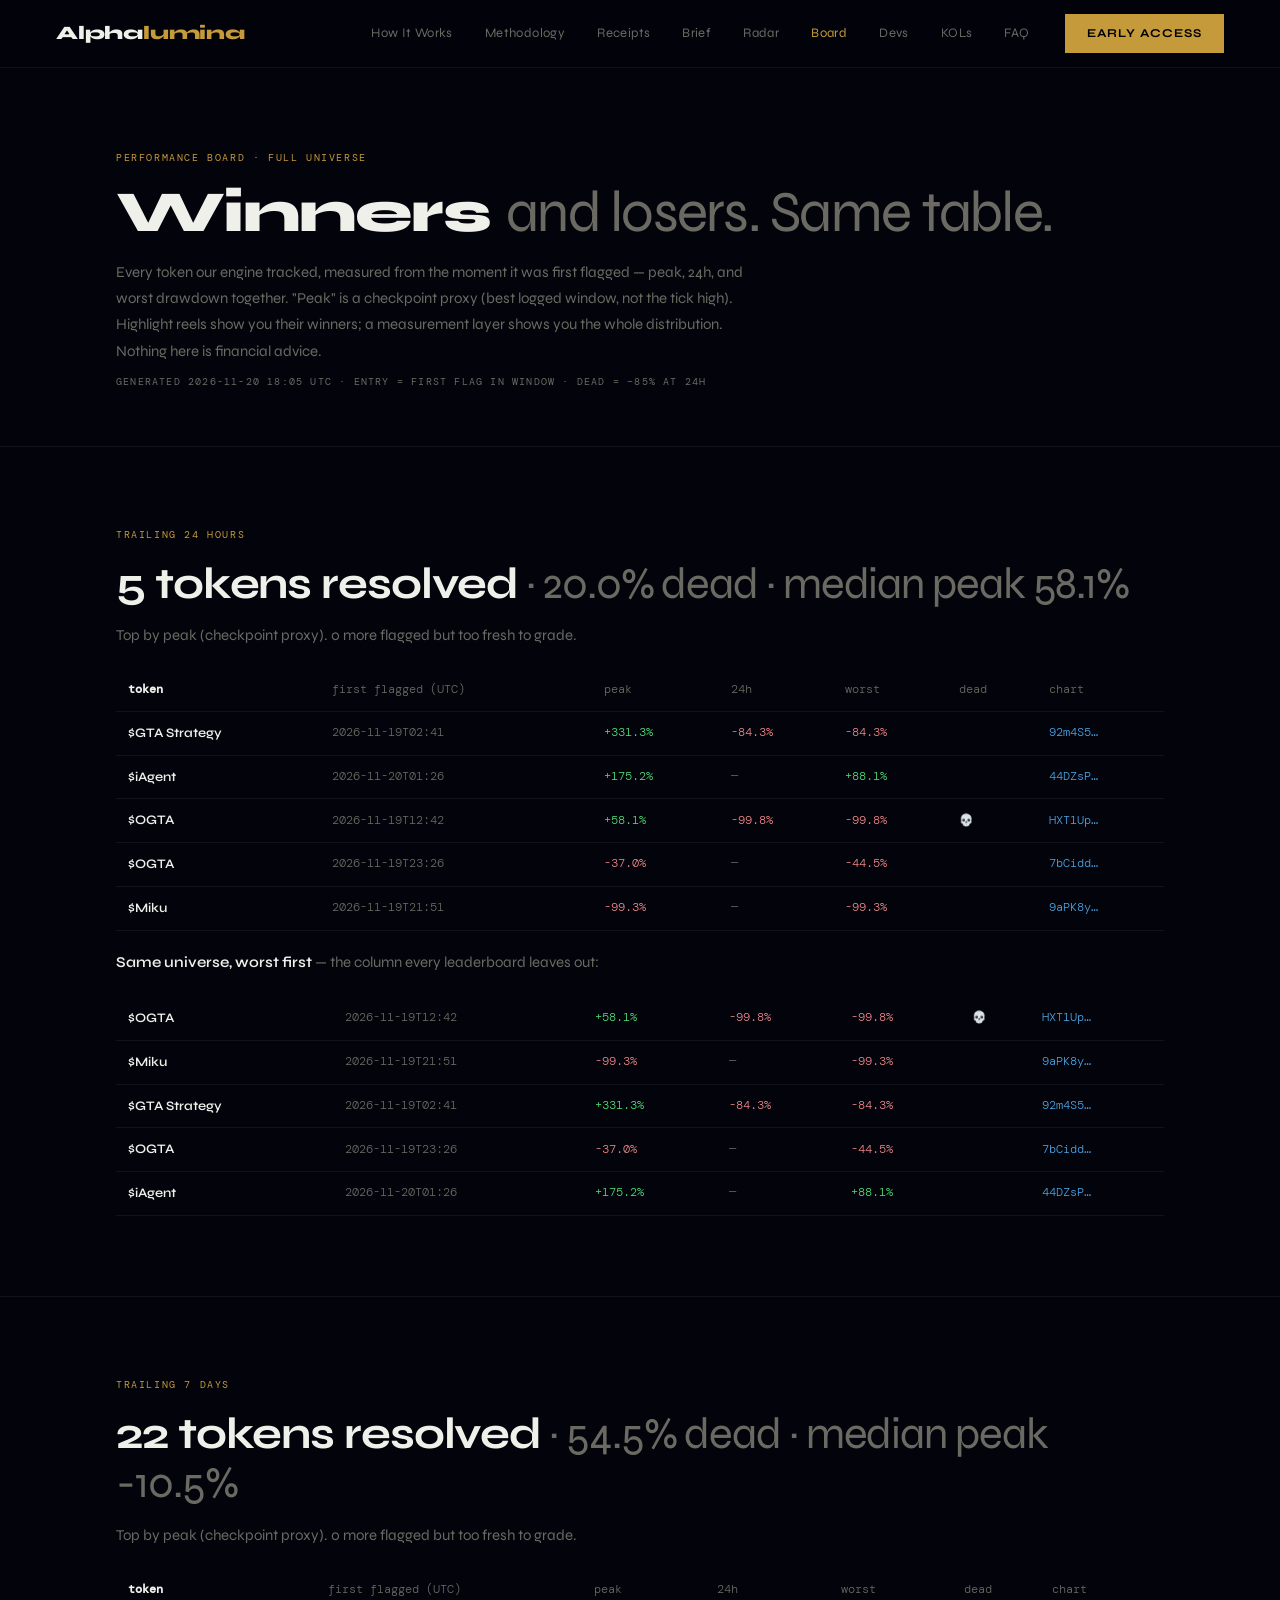
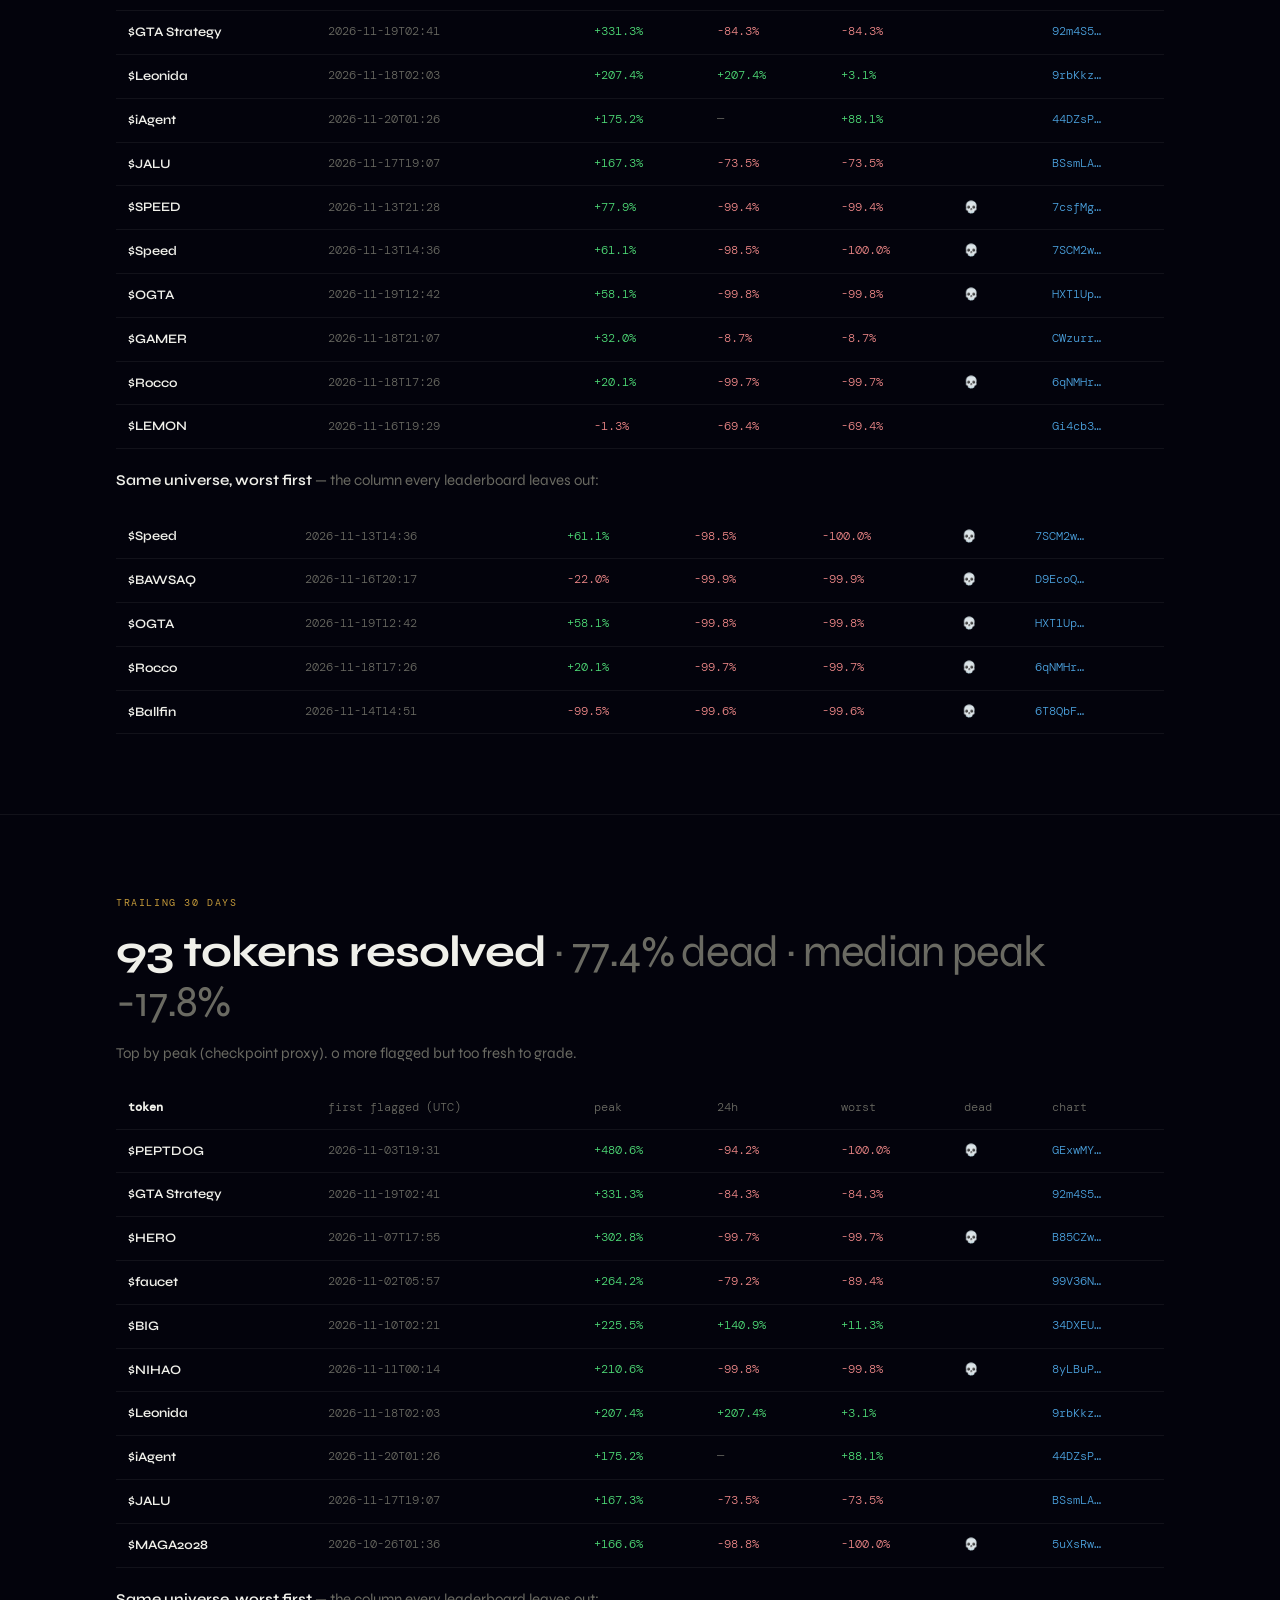
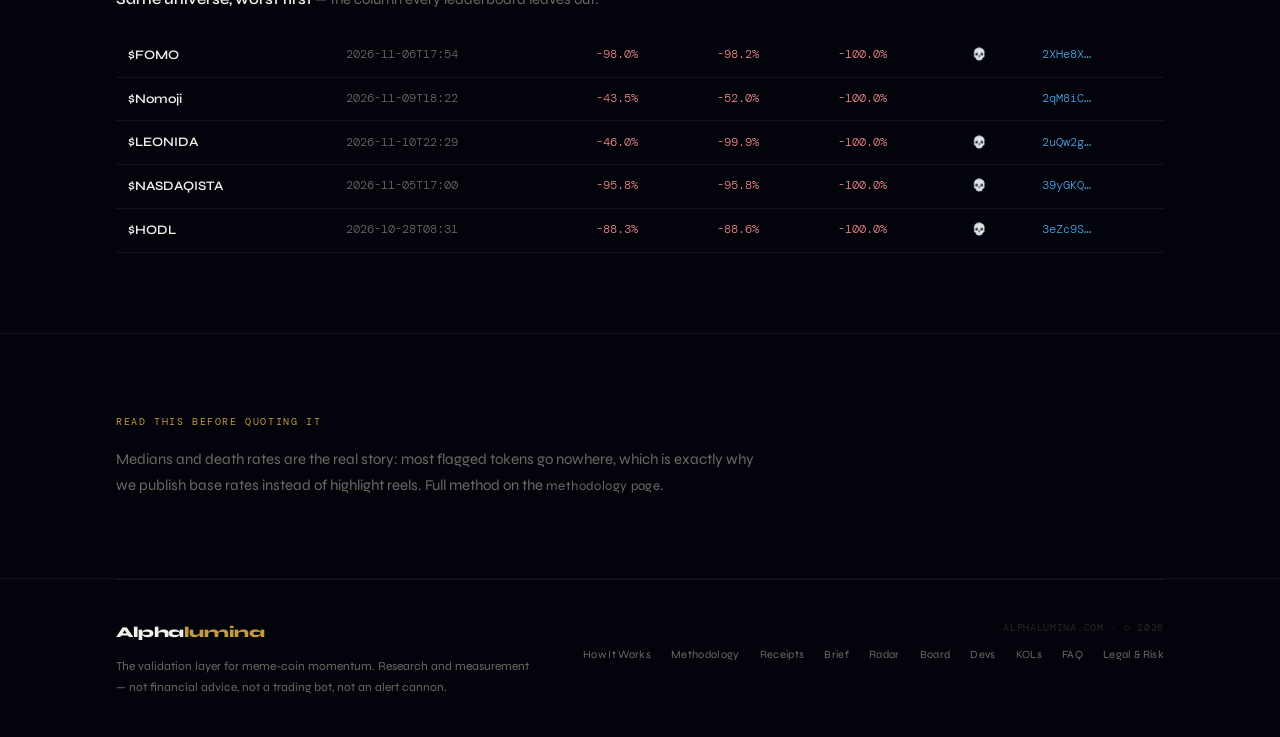
==== board.html @ aa777795 "board: 2026-11-20 performance board (auto)" ====
<!DOCTYPE html>
<html lang="en">
<head>
<meta charset="UTF-8"><meta name="viewport" content="width=device-width, initial-scale=1">
<title>Performance Board — Alphalumina</title>
<meta name="description" content="Day, week, and month performance of every token in Alphalumina's tracked universe — peak, realized, drawdown, and the losers column no highlight reel publishes.">
<link rel="icon" href="/favicon.svg" type="image/svg+xml">
<link rel="preconnect" href="https://fonts.googleapis.com">
<link href="https://fonts.googleapis.com/css2?family=Syne:wght@300;400;600;700;800&family=DM+Mono:wght@400;500&display=swap" rel="stylesheet">
<link rel="stylesheet" href="/assets/site.css">
<style>
.btable{width:100%;border-collapse:collapse;margin-top:22px;font-size:13px}
.btable td{padding:11px 12px;border-bottom:1px solid var(--border);font-weight:300;color:var(--fg2)}
.btable td:first-child{color:var(--fg);font-weight:600}
.btable .mono{font-family:var(--mono);font-size:11.5px}
.btable .pos{color:#4fde78} .btable .neg{color:#ef8888}
.btable .quiet{color:var(--fg2);font-style:italic}
.btable a{color:#4ca3e0;text-decoration:none}
</style>
</head>
<body>

<nav>
  <a href="/" class="wordmark">Alpha<span class="lum">lumina</span></a>
  <div class="nav-links" id="navLinks">
    <a href="/how-it-works" class="nav-link">How It Works</a>
    <a href="/methodology" class="nav-link">Methodology</a>
    <a href="/receipts" class="nav-link">Receipts</a>
    <a href="/brief" class="nav-link">Brief</a>
    <a href="/radar" class="nav-link">Radar</a>
    <a href="/board" class="nav-link active">Board</a>
    <a href="/devs" class="nav-link">Devs</a>
    <a href="/kols" class="nav-link">KOLs</a>
    <a href="/faq" class="nav-link">FAQ</a>
  </div>
  <div class="nav-right">
    <a href="/early-access" class="nav-cta">Early Access</a>
    <button class="nav-burger" id="navBurger" aria-label="Menu" aria-expanded="false">☰</button>
  </div>
</nav>

<header class="page-head">
  <div class="wrap">
    <div class="stag">Performance Board · full universe</div>
    <h1>Winners <span class="dim">and losers. Same table.</span></h1>
    <p class="sp">Every token our engine tracked, measured from the moment it was first flagged — peak, 24h, and worst drawdown together. "Peak" is a checkpoint proxy (best logged window, not the tick high). Highlight reels show you their winners; a measurement layer shows you the whole distribution. Nothing here is financial advice.</p>
    <p class="brief-meta" style="font-family:var(--mono);font-size:10px;letter-spacing:.12em;text-transform:uppercase;color:var(--fg2);margin-top:10px">generated 2026-11-20 18:05 UTC · entry = first flag in window · dead = −85% at 24h</p>
  </div>
</header>

<section class="section">
  <div class="wrap">
    <div class="stag">Trailing 24 hours</div>
    <h2 class="sh">5 tokens resolved<span class="dim"> · 20.0% dead · median peak 58.1%</span></h2>
    <p class="sp">Top by peak (checkpoint proxy). 0 more flagged but too fresh to grade.</p>
    <div class="table-scroll"><table class="btable">
      <tr><td class="mono" style="font-weight:600">token</td><td class="mono">first flagged (UTC)</td><td class="mono">peak</td><td class="mono">24h</td><td class="mono">worst</td><td class="mono">dead</td><td class="mono">chart</td></tr>
      <tr><td>$GTA Strategy </td><td class="mono">2026-11-19T02:41</td><td class="mono pos">+331.3%</td><td class="mono neg">-84.3%</td><td class="mono neg">-84.3%</td><td class="mono"></td><td class="mono"><a href="https://gmgn.ai/sol/token/92m4S52bu3dZyqzPmPStu8Krz6JcpzHdsG4D5QBqpump" target="_blank" rel="noopener">92m4S5…</a></td></tr><tr><td>$iAgent</td><td class="mono">2026-11-20T01:26</td><td class="mono pos">+175.2%</td><td class="mono">—</td><td class="mono pos">+88.1%</td><td class="mono"></td><td class="mono"><a href="https://gmgn.ai/sol/token/44DZsPNJUtUyTkELAFYdwCpe82sEt12HZKrMgK1Spump" target="_blank" rel="noopener">44DZsP…</a></td></tr><tr><td>$OGTA</td><td class="mono">2026-11-19T12:42</td><td class="mono pos">+58.1%</td><td class="mono neg">-99.8%</td><td class="mono neg">-99.8%</td><td class="mono">💀</td><td class="mono"><a href="https://gmgn.ai/sol/token/HXT1UpmDkHmphFDrs3JWR3WHpsnoueCyABArTo7Apump" target="_blank" rel="noopener">HXT1Up…</a></td></tr><tr><td>$OGTA</td><td class="mono">2026-11-19T23:26</td><td class="mono neg">-37.0%</td><td class="mono">—</td><td class="mono neg">-44.5%</td><td class="mono"></td><td class="mono"><a href="https://gmgn.ai/sol/token/7bCiddGLe5aM8HE2pigT9jsqkmC1HSPxyXN6GkHEpump" target="_blank" rel="noopener">7bCidd…</a></td></tr><tr><td>$Miku</td><td class="mono">2026-11-19T21:51</td><td class="mono neg">-99.3%</td><td class="mono">—</td><td class="mono neg">-99.3%</td><td class="mono"></td><td class="mono"><a href="https://gmgn.ai/sol/token/9aPK8yAJV7HAoYg31QFtsPSMN2FC4J5muuCRvtKgpump" target="_blank" rel="noopener">9aPK8y…</a></td></tr>
    </table></div>
    <p class="sp" style="margin-top:18px"><strong>Same universe, worst first</strong> — the column every leaderboard leaves out:</p>
    <div class="table-scroll"><table class="btable">
      <tr><td>$OGTA</td><td class="mono">2026-11-19T12:42</td><td class="mono pos">+58.1%</td><td class="mono neg">-99.8%</td><td class="mono neg">-99.8%</td><td class="mono">💀</td><td class="mono"><a href="https://gmgn.ai/sol/token/HXT1UpmDkHmphFDrs3JWR3WHpsnoueCyABArTo7Apump" target="_blank" rel="noopener">HXT1Up…</a></td></tr><tr><td>$Miku</td><td class="mono">2026-11-19T21:51</td><td class="mono neg">-99.3%</td><td class="mono">—</td><td class="mono neg">-99.3%</td><td class="mono"></td><td class="mono"><a href="https://gmgn.ai/sol/token/9aPK8yAJV7HAoYg31QFtsPSMN2FC4J5muuCRvtKgpump" target="_blank" rel="noopener">9aPK8y…</a></td></tr><tr><td>$GTA Strategy </td><td class="mono">2026-11-19T02:41</td><td class="mono pos">+331.3%</td><td class="mono neg">-84.3%</td><td class="mono neg">-84.3%</td><td class="mono"></td><td class="mono"><a href="https://gmgn.ai/sol/token/92m4S52bu3dZyqzPmPStu8Krz6JcpzHdsG4D5QBqpump" target="_blank" rel="noopener">92m4S5…</a></td></tr><tr><td>$OGTA</td><td class="mono">2026-11-19T23:26</td><td class="mono neg">-37.0%</td><td class="mono">—</td><td class="mono neg">-44.5%</td><td class="mono"></td><td class="mono"><a href="https://gmgn.ai/sol/token/7bCiddGLe5aM8HE2pigT9jsqkmC1HSPxyXN6GkHEpump" target="_blank" rel="noopener">7bCidd…</a></td></tr><tr><td>$iAgent</td><td class="mono">2026-11-20T01:26</td><td class="mono pos">+175.2%</td><td class="mono">—</td><td class="mono pos">+88.1%</td><td class="mono"></td><td class="mono"><a href="https://gmgn.ai/sol/token/44DZsPNJUtUyTkELAFYdwCpe82sEt12HZKrMgK1Spump" target="_blank" rel="noopener">44DZsP…</a></td></tr>
    </table></div>
  </div>
</section>
<section class="section">
  <div class="wrap">
    <div class="stag">Trailing 7 days</div>
    <h2 class="sh">22 tokens resolved<span class="dim"> · 54.5% dead · median peak -10.5%</span></h2>
    <p class="sp">Top by peak (checkpoint proxy). 0 more flagged but too fresh to grade.</p>
    <div class="table-scroll"><table class="btable">
      <tr><td class="mono" style="font-weight:600">token</td><td class="mono">first flagged (UTC)</td><td class="mono">peak</td><td class="mono">24h</td><td class="mono">worst</td><td class="mono">dead</td><td class="mono">chart</td></tr>
      <tr><td>$GTA Strategy </td><td class="mono">2026-11-19T02:41</td><td class="mono pos">+331.3%</td><td class="mono neg">-84.3%</td><td class="mono neg">-84.3%</td><td class="mono"></td><td class="mono"><a href="https://gmgn.ai/sol/token/92m4S52bu3dZyqzPmPStu8Krz6JcpzHdsG4D5QBqpump" target="_blank" rel="noopener">92m4S5…</a></td></tr><tr><td>$Leonida</td><td class="mono">2026-11-18T02:03</td><td class="mono pos">+207.4%</td><td class="mono pos">+207.4%</td><td class="mono pos">+3.1%</td><td class="mono"></td><td class="mono"><a href="https://gmgn.ai/sol/token/9rbKkz2BDQBVgZmrHY6d7PTq2ge91gkpEyE4y9PPpump" target="_blank" rel="noopener">9rbKkz…</a></td></tr><tr><td>$iAgent</td><td class="mono">2026-11-20T01:26</td><td class="mono pos">+175.2%</td><td class="mono">—</td><td class="mono pos">+88.1%</td><td class="mono"></td><td class="mono"><a href="https://gmgn.ai/sol/token/44DZsPNJUtUyTkELAFYdwCpe82sEt12HZKrMgK1Spump" target="_blank" rel="noopener">44DZsP…</a></td></tr><tr><td>$JALU</td><td class="mono">2026-11-17T19:07</td><td class="mono pos">+167.3%</td><td class="mono neg">-73.5%</td><td class="mono neg">-73.5%</td><td class="mono"></td><td class="mono"><a href="https://gmgn.ai/sol/token/BSsmLA6UN8fzJ8qUkV4KwC5LxR7ab3TaUtcwvAyJpump" target="_blank" rel="noopener">BSsmLA…</a></td></tr><tr><td>$SPEED</td><td class="mono">2026-11-13T21:28</td><td class="mono pos">+77.9%</td><td class="mono neg">-99.4%</td><td class="mono neg">-99.4%</td><td class="mono">💀</td><td class="mono"><a href="https://gmgn.ai/sol/token/7csfMgiRcBy9Y4GbGVMz8qJWFUk718KG58xfCKpXpump" target="_blank" rel="noopener">7csfMg…</a></td></tr><tr><td>$Speed</td><td class="mono">2026-11-13T14:36</td><td class="mono pos">+61.1%</td><td class="mono neg">-98.5%</td><td class="mono neg">-100.0%</td><td class="mono">💀</td><td class="mono"><a href="https://gmgn.ai/sol/token/7SCM2wDUPiqYbVDtNE3h6KSYu9wPu8D4NGW4NrWspump" target="_blank" rel="noopener">7SCM2w…</a></td></tr><tr><td>$OGTA</td><td class="mono">2026-11-19T12:42</td><td class="mono pos">+58.1%</td><td class="mono neg">-99.8%</td><td class="mono neg">-99.8%</td><td class="mono">💀</td><td class="mono"><a href="https://gmgn.ai/sol/token/HXT1UpmDkHmphFDrs3JWR3WHpsnoueCyABArTo7Apump" target="_blank" rel="noopener">HXT1Up…</a></td></tr><tr><td>$GAMER</td><td class="mono">2026-11-18T21:07</td><td class="mono pos">+32.0%</td><td class="mono neg">-8.7%</td><td class="mono neg">-8.7%</td><td class="mono"></td><td class="mono"><a href="https://gmgn.ai/sol/token/CWzurrQNhzHvStoAiB1uc2WS7tVDisxZBVSB3oHSpump" target="_blank" rel="noopener">CWzurr…</a></td></tr><tr><td>$Rocco</td><td class="mono">2026-11-18T17:26</td><td class="mono pos">+20.1%</td><td class="mono neg">-99.7%</td><td class="mono neg">-99.7%</td><td class="mono">💀</td><td class="mono"><a href="https://gmgn.ai/sol/token/6qNMHrswqq4tB9aSBCa66orADDH3vYRcoQiS2XnJpump" target="_blank" rel="noopener">6qNMHr…</a></td></tr><tr><td>$LEMON</td><td class="mono">2026-11-16T19:29</td><td class="mono neg">-1.3%</td><td class="mono neg">-69.4%</td><td class="mono neg">-69.4%</td><td class="mono"></td><td class="mono"><a href="https://gmgn.ai/sol/token/Gi4cb3A4traf2rSkhJh6oqtLpPGwVhZonif1xAEEpump" target="_blank" rel="noopener">Gi4cb3…</a></td></tr>
    </table></div>
    <p class="sp" style="margin-top:18px"><strong>Same universe, worst first</strong> — the column every leaderboard leaves out:</p>
    <div class="table-scroll"><table class="btable">
      <tr><td>$Speed</td><td class="mono">2026-11-13T14:36</td><td class="mono pos">+61.1%</td><td class="mono neg">-98.5%</td><td class="mono neg">-100.0%</td><td class="mono">💀</td><td class="mono"><a href="https://gmgn.ai/sol/token/7SCM2wDUPiqYbVDtNE3h6KSYu9wPu8D4NGW4NrWspump" target="_blank" rel="noopener">7SCM2w…</a></td></tr><tr><td>$BAWSAQ</td><td class="mono">2026-11-16T20:17</td><td class="mono neg">-22.0%</td><td class="mono neg">-99.9%</td><td class="mono neg">-99.9%</td><td class="mono">💀</td><td class="mono"><a href="https://gmgn.ai/sol/token/D9EcoQZeAytCrF1kQFSpRNpoPhibJUvJcmRHXhubpump" target="_blank" rel="noopener">D9EcoQ…</a></td></tr><tr><td>$OGTA</td><td class="mono">2026-11-19T12:42</td><td class="mono pos">+58.1%</td><td class="mono neg">-99.8%</td><td class="mono neg">-99.8%</td><td class="mono">💀</td><td class="mono"><a href="https://gmgn.ai/sol/token/HXT1UpmDkHmphFDrs3JWR3WHpsnoueCyABArTo7Apump" target="_blank" rel="noopener">HXT1Up…</a></td></tr><tr><td>$Rocco</td><td class="mono">2026-11-18T17:26</td><td class="mono pos">+20.1%</td><td class="mono neg">-99.7%</td><td class="mono neg">-99.7%</td><td class="mono">💀</td><td class="mono"><a href="https://gmgn.ai/sol/token/6qNMHrswqq4tB9aSBCa66orADDH3vYRcoQiS2XnJpump" target="_blank" rel="noopener">6qNMHr…</a></td></tr><tr><td>$Ballfin</td><td class="mono">2026-11-14T14:51</td><td class="mono neg">-99.5%</td><td class="mono neg">-99.6%</td><td class="mono neg">-99.6%</td><td class="mono">💀</td><td class="mono"><a href="https://gmgn.ai/sol/token/6T8QbFuULVxy2BC9kPa7QAvJ5jQSi8xrjBFhzrfFpump" target="_blank" rel="noopener">6T8QbF…</a></td></tr>
    </table></div>
  </div>
</section>
<section class="section">
  <div class="wrap">
    <div class="stag">Trailing 30 days</div>
    <h2 class="sh">93 tokens resolved<span class="dim"> · 77.4% dead · median peak -17.8%</span></h2>
    <p class="sp">Top by peak (checkpoint proxy). 0 more flagged but too fresh to grade.</p>
    <div class="table-scroll"><table class="btable">
      <tr><td class="mono" style="font-weight:600">token</td><td class="mono">first flagged (UTC)</td><td class="mono">peak</td><td class="mono">24h</td><td class="mono">worst</td><td class="mono">dead</td><td class="mono">chart</td></tr>
      <tr><td>$PEPTDOG</td><td class="mono">2026-11-03T19:31</td><td class="mono pos">+480.6%</td><td class="mono neg">-94.2%</td><td class="mono neg">-100.0%</td><td class="mono">💀</td><td class="mono"><a href="https://gmgn.ai/sol/token/GExwMYa2tnJwGfKTmzR4ERiQKptfNceN9GTXc82Lpump" target="_blank" rel="noopener">GExwMY…</a></td></tr><tr><td>$GTA Strategy </td><td class="mono">2026-11-19T02:41</td><td class="mono pos">+331.3%</td><td class="mono neg">-84.3%</td><td class="mono neg">-84.3%</td><td class="mono"></td><td class="mono"><a href="https://gmgn.ai/sol/token/92m4S52bu3dZyqzPmPStu8Krz6JcpzHdsG4D5QBqpump" target="_blank" rel="noopener">92m4S5…</a></td></tr><tr><td>$HERO</td><td class="mono">2026-11-07T17:55</td><td class="mono pos">+302.8%</td><td class="mono neg">-99.7%</td><td class="mono neg">-99.7%</td><td class="mono">💀</td><td class="mono"><a href="https://gmgn.ai/sol/token/B85CZwwGQN7HpKduxYGyP1B6Wq3U58m94oQ3poWGpump" target="_blank" rel="noopener">B85CZw…</a></td></tr><tr><td>$faucet</td><td class="mono">2026-11-02T05:57</td><td class="mono pos">+264.2%</td><td class="mono neg">-79.2%</td><td class="mono neg">-89.4%</td><td class="mono"></td><td class="mono"><a href="https://gmgn.ai/sol/token/99V36NFUcueC2tHjd1JV5bfhFux73NKWRiSBnxJ8pump" target="_blank" rel="noopener">99V36N…</a></td></tr><tr><td>$BIG</td><td class="mono">2026-11-10T02:21</td><td class="mono pos">+225.5%</td><td class="mono pos">+140.9%</td><td class="mono pos">+11.3%</td><td class="mono"></td><td class="mono"><a href="https://gmgn.ai/sol/token/34DXEU2ttEtBSb1TqGJm7izgvYTTkqKcCoiNWdPDpump" target="_blank" rel="noopener">34DXEU…</a></td></tr><tr><td>$NIHAO</td><td class="mono">2026-11-11T00:14</td><td class="mono pos">+210.6%</td><td class="mono neg">-99.8%</td><td class="mono neg">-99.8%</td><td class="mono">💀</td><td class="mono"><a href="https://gmgn.ai/sol/token/8yLBuP74RnFmjSRS8BGFebvyoTo8uiEjPB71h3Zgpump" target="_blank" rel="noopener">8yLBuP…</a></td></tr><tr><td>$Leonida</td><td class="mono">2026-11-18T02:03</td><td class="mono pos">+207.4%</td><td class="mono pos">+207.4%</td><td class="mono pos">+3.1%</td><td class="mono"></td><td class="mono"><a href="https://gmgn.ai/sol/token/9rbKkz2BDQBVgZmrHY6d7PTq2ge91gkpEyE4y9PPpump" target="_blank" rel="noopener">9rbKkz…</a></td></tr><tr><td>$iAgent</td><td class="mono">2026-11-20T01:26</td><td class="mono pos">+175.2%</td><td class="mono">—</td><td class="mono pos">+88.1%</td><td class="mono"></td><td class="mono"><a href="https://gmgn.ai/sol/token/44DZsPNJUtUyTkELAFYdwCpe82sEt12HZKrMgK1Spump" target="_blank" rel="noopener">44DZsP…</a></td></tr><tr><td>$JALU</td><td class="mono">2026-11-17T19:07</td><td class="mono pos">+167.3%</td><td class="mono neg">-73.5%</td><td class="mono neg">-73.5%</td><td class="mono"></td><td class="mono"><a href="https://gmgn.ai/sol/token/BSsmLA6UN8fzJ8qUkV4KwC5LxR7ab3TaUtcwvAyJpump" target="_blank" rel="noopener">BSsmLA…</a></td></tr><tr><td>$MAGA2028</td><td class="mono">2026-10-26T01:36</td><td class="mono pos">+166.6%</td><td class="mono neg">-98.8%</td><td class="mono neg">-100.0%</td><td class="mono">💀</td><td class="mono"><a href="https://gmgn.ai/sol/token/5uXsRw3FThpUAKfwV8uNsS6WyKg376YTpYyo47Hvpump" target="_blank" rel="noopener">5uXsRw…</a></td></tr>
    </table></div>
    <p class="sp" style="margin-top:18px"><strong>Same universe, worst first</strong> — the column every leaderboard leaves out:</p>
    <div class="table-scroll"><table class="btable">
      <tr><td>$FOMO</td><td class="mono">2026-11-06T17:54</td><td class="mono neg">-98.0%</td><td class="mono neg">-98.2%</td><td class="mono neg">-100.0%</td><td class="mono">💀</td><td class="mono"><a href="https://gmgn.ai/sol/token/2XHe8XaNzbKEPmiZWqqBLhDKEKYa9xFdros6DFbrpump" target="_blank" rel="noopener">2XHe8X…</a></td></tr><tr><td>$Nomoji</td><td class="mono">2026-11-09T18:22</td><td class="mono neg">-43.5%</td><td class="mono neg">-52.0%</td><td class="mono neg">-100.0%</td><td class="mono"></td><td class="mono"><a href="https://gmgn.ai/sol/token/2qM8iCfrYbcaCik9zmyWZ4n4ThEfZWgcv1vkn3QJpump" target="_blank" rel="noopener">2qM8iC…</a></td></tr><tr><td>$LEONIDA</td><td class="mono">2026-11-10T22:29</td><td class="mono neg">-46.0%</td><td class="mono neg">-99.9%</td><td class="mono neg">-100.0%</td><td class="mono">💀</td><td class="mono"><a href="https://gmgn.ai/sol/token/2uQw2gvnhYYQ5T5jJf3MvLPyUquQ54VFHbMHBTtCpump" target="_blank" rel="noopener">2uQw2g…</a></td></tr><tr><td>$NASDAQISTA</td><td class="mono">2026-11-05T17:00</td><td class="mono neg">-95.8%</td><td class="mono neg">-95.8%</td><td class="mono neg">-100.0%</td><td class="mono">💀</td><td class="mono"><a href="https://gmgn.ai/sol/token/39yGKQMS2ReVr3oxdtWQFnDCTmrGLpVgYWnbtb1Spump" target="_blank" rel="noopener">39yGKQ…</a></td></tr><tr><td>$HODL</td><td class="mono">2026-10-28T08:31</td><td class="mono neg">-88.3%</td><td class="mono neg">-88.6%</td><td class="mono neg">-100.0%</td><td class="mono">💀</td><td class="mono"><a href="https://gmgn.ai/sol/token/3eZc9SRVHmjVzck1NffZkS2phWD9eAns7UGaVu6zpump" target="_blank" rel="noopener">3eZc9S…</a></td></tr>
    </table></div>
  </div>
</section>
<section class="section">
  <div class="wrap">
    <div class="stag">Read this before quoting it</div>
    <p class="sp">Medians and death rates are the real story: most flagged tokens go nowhere, which is exactly why we publish base rates instead of highlight reels. Full method on the <a href="/methodology" class="nav-link" style="display:inline;padding:0">methodology page</a>.</p>
  </div>
</section>

<div class="wrap"><footer>
  <div>
    <div class="fmark">Alpha<span class="lum">lumina</span></div>
    <p class="ft-note">The validation layer for meme-coin momentum. Research and measurement — not financial advice, not a trading bot, not an alert cannon.</p>
  </div>
  <div style="text-align:right">
    <p class="ft-meta">alphalumina.com · © 2026</p>
    <div class="ft-links">
      <a href="/how-it-works" class="nav-link" style="font-size:11px">How It Works</a>
      <a href="/methodology" class="nav-link" style="font-size:11px">Methodology</a>
      <a href="/receipts" class="nav-link" style="font-size:11px">Receipts</a>
      <a href="/brief" class="nav-link" style="font-size:11px">Brief</a>
      <a href="/radar" class="nav-link" style="font-size:11px">Radar</a>
      <a href="/board" class="nav-link" style="font-size:11px">Board</a>
      <a href="/devs" class="nav-link" style="font-size:11px">Devs</a>
      <a href="/kols" class="nav-link" style="font-size:11px">KOLs</a>
      <a href="/faq" class="nav-link" style="font-size:11px">FAQ</a>
      <a href="/legal" class="nav-link" style="font-size:11px">Legal &amp; Risk</a>
    </div>
  </div>
</footer></div>

<script src="/assets/site.js"></script>
</body>
</html>
---- assets/site.css ----
/* Alphalumina shared design system — inner pages. Tokens/components mirror index.html.
   House style: trading desk, not casino. Mono for data, receipts carry dates + grades,
   rejected items get equal visual dignity. */
:root{--bg:#03030c;--bg2:#06061a;--fg:#f0f0ea;--fg2:#6a6a62;--fg3:#282820;
--gold:#c49a3a;--goldb:#e8b84a;--gold-glow:rgba(196,154,58,.18);--gold-dim:rgba(196,154,58,.06);
--teal:#3a8aaa;--teal-glow:rgba(58,138,170,.15);--border:rgba(255,255,255,.06);--border2:rgba(255,255,255,.11);
--glass:rgba(255,255,255,.025);--glass2:rgba(255,255,255,.06);--green:#2a9c6a;--red:#ef4444;
--sans:'Syne',system-ui,sans-serif;--mono:'DM Mono',monospace}
*,*::before,*::after{box-sizing:border-box;margin:0;padding:0}
html{scroll-behavior:smooth}
body{font-family:var(--sans);background:var(--bg);color:var(--fg);font-size:15px;line-height:1.6;-webkit-font-smoothing:antialiased;overflow-x:hidden}

/* NAV (unified wordmark: platform style) */
nav{position:fixed;top:0;left:0;right:0;z-index:100;padding:0 56px;height:68px;display:flex;align-items:center;justify-content:space-between;background:rgba(3,3,12,.72);backdrop-filter:blur(16px);border-bottom:1px solid var(--border)}
.wordmark{font-size:19px;font-weight:800;letter-spacing:-.01em;color:var(--fg);text-decoration:none;display:flex;align-items:center}
.wordmark .lum{color:var(--gold)}
.nav-links{display:flex;align-items:center;gap:32px;margin-left:auto}
.nav-link{font-size:13px;font-weight:400;color:var(--fg2);text-decoration:none;letter-spacing:.03em;transition:color .2s}
.nav-link:hover{color:var(--fg)}
.nav-link.active{color:var(--gold)}
.nav-right{display:flex;align-items:center;gap:16px;margin-left:36px}
.nav-burger{display:none;background:none;border:1px solid rgba(255,255,255,.18);color:var(--fg);width:38px;height:34px;font-size:17px;line-height:1;cursor:pointer;border-radius:6px}
.nav-cta{font-size:12px;font-weight:700;letter-spacing:.08em;text-transform:uppercase;color:#000;background:var(--gold);padding:10px 22px;text-decoration:none;transition:opacity .2s}
.nav-cta:hover{opacity:.85}

/* PAGE SCAFFOLD */
.page-head{padding:150px 0 56px;border-bottom:1px solid var(--border)}
.page-head h1{font-size:clamp(34px,5vw,58px);font-weight:800;line-height:1.05;letter-spacing:-.03em;margin:10px 0 16px}
.page-head h1 .dim{font-weight:300;color:var(--fg2)}
.section{padding:80px 0;border-bottom:1px solid var(--border);position:relative}
.wrap{max-width:1160px;margin:0 auto;padding:0 56px}
.wrap-narrow{max-width:820px;margin:0 auto;padding:0 56px}
.stag{font-family:var(--mono);font-size:10px;letter-spacing:.16em;text-transform:uppercase;color:var(--gold);margin-bottom:16px}
.sh{font-size:clamp(28px,4vw,44px);font-weight:700;line-height:1.12;letter-spacing:-.025em;margin-bottom:14px}
.sh .dim{font-weight:300;color:var(--fg2)}
.sp{font-size:15px;font-weight:300;color:var(--fg2);line-height:1.75;max-width:640px}
.sp b,.sp strong{color:var(--fg);font-weight:600}
.tc{text-align:center}
.tc .sp{margin-left:auto;margin-right:auto}
.btn-gold{display:inline-block;font-family:var(--sans);font-size:13px;font-weight:700;letter-spacing:.06em;text-transform:uppercase;color:#000;background:var(--gold);padding:14px 32px;text-decoration:none;border:none;cursor:pointer;transition:all .25s}
.btn-gold:hover{background:var(--goldb)}
.btn-ghost{display:inline-block;font-family:var(--sans);font-size:13px;font-weight:400;letter-spacing:.04em;color:var(--fg2);background:transparent;border:1px solid var(--border2);padding:14px 32px;text-decoration:none;transition:all .25s}
.btn-ghost:hover{color:var(--fg);border-color:rgba(255,255,255,.3)}

/* CARDS + DATA */
.card{background:var(--glass);border:1px solid var(--border);padding:28px;border-radius:4px}
.card h3{font-size:16px;font-weight:700;margin-bottom:10px;letter-spacing:-.01em}
.card p{font-size:13px;font-weight:300;color:var(--fg2);line-height:1.75}
.grid2{display:grid;grid-template-columns:1fr 1fr;gap:22px;margin-top:44px}
.grid3{display:grid;grid-template-columns:repeat(3,1fr);gap:22px;margin-top:44px}
.kicker{font-family:var(--mono);font-size:9px;letter-spacing:.15em;text-transform:uppercase;color:var(--gold);margin-bottom:10px}
.mono{font-family:var(--mono)}
.tag{display:inline-block;font-family:var(--mono);font-size:9px;letter-spacing:.1em;text-transform:uppercase;padding:3px 9px;border-radius:3px;border:1px solid var(--border2);color:var(--fg2)}
.tag.live{color:var(--green);border-color:rgba(42,156,106,.4)}
.tag.shadow{color:var(--teal);border-color:rgba(58,138,170,.4)}
.tag.rejected{color:var(--red);border-color:rgba(239,68,68,.35)}
.tag.gold{color:var(--gold);border-color:rgba(196,154,58,.4)}

/* VERDICT TABLE (findings) */
.vtable{width:100%;border-collapse:collapse;margin-top:36px;font-size:13px}
.vtable th{font-family:var(--mono);font-size:9px;letter-spacing:.13em;text-transform:uppercase;color:var(--fg2);text-align:left;padding:10px 14px;border-bottom:1px solid var(--border2)}
.vtable td{padding:14px;border-bottom:1px solid var(--border);vertical-align:top;font-weight:300;color:var(--fg2);line-height:1.6}
.vtable td:first-child{color:var(--fg);font-weight:600;min-width:180px}
.vtable .v-refuted{color:var(--red);font-family:var(--mono);font-size:11px;white-space:nowrap}
.vtable .v-validated{color:var(--green);font-family:var(--mono);font-size:11px;white-space:nowrap}
.vtable .v-pending{color:var(--teal);font-family:var(--mono);font-size:11px;white-space:nowrap}
.table-scroll{overflow-x:auto}

/* RECEIPT CARDS (Telegram-log house style) */
.tg-mockup{background:#17212b;border-radius:16px;overflow:hidden;box-shadow:0 24px 64px rgba(0,0,0,.55),0 0 0 1px rgba(255,255,255,.05)}
.tg-header{display:flex;align-items:center;gap:12px;padding:14px 18px;background:#232e3c;border-bottom:1px solid rgba(255,255,255,.06)}
.tg-avatar{width:36px;height:36px;border-radius:50%;background:linear-gradient(135deg,var(--gold),#7b5e1a);display:flex;align-items:center;justify-content:center;font-weight:800;font-size:16px;color:#000;flex-shrink:0}
.tg-hname{font-size:13px;font-weight:600;color:#fff;letter-spacing:.01em}
.tg-hstatus{font-size:10px;color:#4ca3e0;font-family:var(--mono);letter-spacing:.06em}
.tg-body{padding:18px;display:flex;flex-direction:column;gap:14px}
.tg-bubble{background:#1e2d3e;border-radius:12px 12px 12px 4px;padding:14px 16px;font-family:var(--mono);font-size:12px;line-height:1.8;color:#e8e8e8;word-break:break-word}
.tg-bubble b{color:#fff;font-family:var(--sans);font-weight:700}
.tg-bubble .tg-ok{color:#4fde78}
.tg-bubble .tg-warn{color:#f0c63f}
.tg-bubble .tg-link{color:#4ca3e0;text-decoration:none}
.tg-ts{font-family:var(--mono);font-size:9px;color:#556;text-align:right;margin-top:8px;letter-spacing:.06em;line-height:1.7}

/* FAQ */
.faq-list{max-width:680px;margin:40px auto 0}
.faq-item{border-top:1px solid var(--border);padding:22px 0}
.faq-q{display:flex;gap:18px;font-size:15px;font-weight:600;margin-bottom:8px;letter-spacing:-.01em;line-height:1.3}
.faq-q em{font-family:var(--mono);font-style:normal;font-size:10px;color:var(--gold);letter-spacing:.12em;flex-shrink:0;padding-top:3px}
.faq-a{font-size:13px;font-weight:300;color:var(--fg2);line-height:1.75;padding-left:38px}

/* STEP LIST (pipeline) */
.step{display:grid;grid-template-columns:64px 1fr;gap:24px;padding:30px 0;border-top:1px solid var(--border)}
.step .n{font-family:var(--mono);font-size:26px;color:var(--fg3);font-weight:500}
.step h3{font-size:17px;font-weight:700;margin-bottom:8px;letter-spacing:-.01em}
.step p{font-size:13.5px;font-weight:300;color:var(--fg2);line-height:1.75;max-width:640px}
.step .mono-note{font-family:var(--mono);font-size:11px;color:var(--gold);margin-top:8px;letter-spacing:.03em}

/* PROSE (legal) */
.prose{max-width:760px}
.prose h2{font-size:20px;font-weight:700;margin:44px 0 12px;letter-spacing:-.01em}
.prose h3{font-size:15px;font-weight:600;margin:26px 0 8px}
.prose p,.prose li{font-size:13.5px;font-weight:300;color:var(--fg2);line-height:1.85}
.prose ul{padding-left:22px;margin:10px 0}
.prose .updated{font-family:var(--mono);font-size:10px;color:var(--fg2);letter-spacing:.08em;text-transform:uppercase}

/* CTA BAND */
.cta-band{padding:88px 0;text-align:center}
.cta-band h2{font-size:clamp(26px,3.6vw,40px);font-weight:800;letter-spacing:-.02em;margin-bottom:12px}
.cta-band p{color:var(--fg2);font-weight:300;margin-bottom:28px}

/* FOOTER */
footer{padding:40px 0;display:flex;justify-content:space-between;align-items:flex-start;border-top:1px solid var(--border);gap:40px}
.fmark{font-size:15px;font-weight:800;letter-spacing:-.01em;margin-bottom:12px;display:flex;align-items:center;color:var(--fg)}
.fmark .lum{color:var(--gold)}
.ft-note{font-size:12px;font-weight:300;color:var(--fg2);max-width:420px;line-height:1.7}
.ft-links{display:flex;gap:20px;margin-top:10px;justify-content:flex-end;flex-wrap:wrap}
.ft-meta{font-family:var(--mono);font-size:10px;color:var(--fg3);letter-spacing:.07em;text-transform:uppercase}

/* RESPONSIVE */
@media(max-width:960px){
  nav{padding:0 24px}.wrap,.wrap-narrow{padding:0 24px}
  .grid2,.grid3{grid-template-columns:1fr}
  .step{grid-template-columns:44px 1fr;gap:14px}
}
@media(max-width:560px){
  .nav-links .nav-link{display:none}
  .nav-burger{display:block}
  .nav-links{position:absolute;top:68px;left:0;right:0;flex-direction:column;align-items:stretch;gap:0;
    background:rgba(3,3,12,.97);backdrop-filter:blur(16px);border-bottom:1px solid var(--border);
    padding:6px 24px 18px;display:none}
  .nav-links.open{display:flex}
  .nav-links.open .nav-link{display:block;padding:13px 0;font-size:14px;border-bottom:1px solid rgba(255,255,255,.06)}
  .nav-right{margin-left:0;gap:10px}
  .nav-cta{padding:8px 14px;font-size:11px}
  footer{flex-direction:column;gap:14px}
  .ft-links{justify-content:flex-start}
}
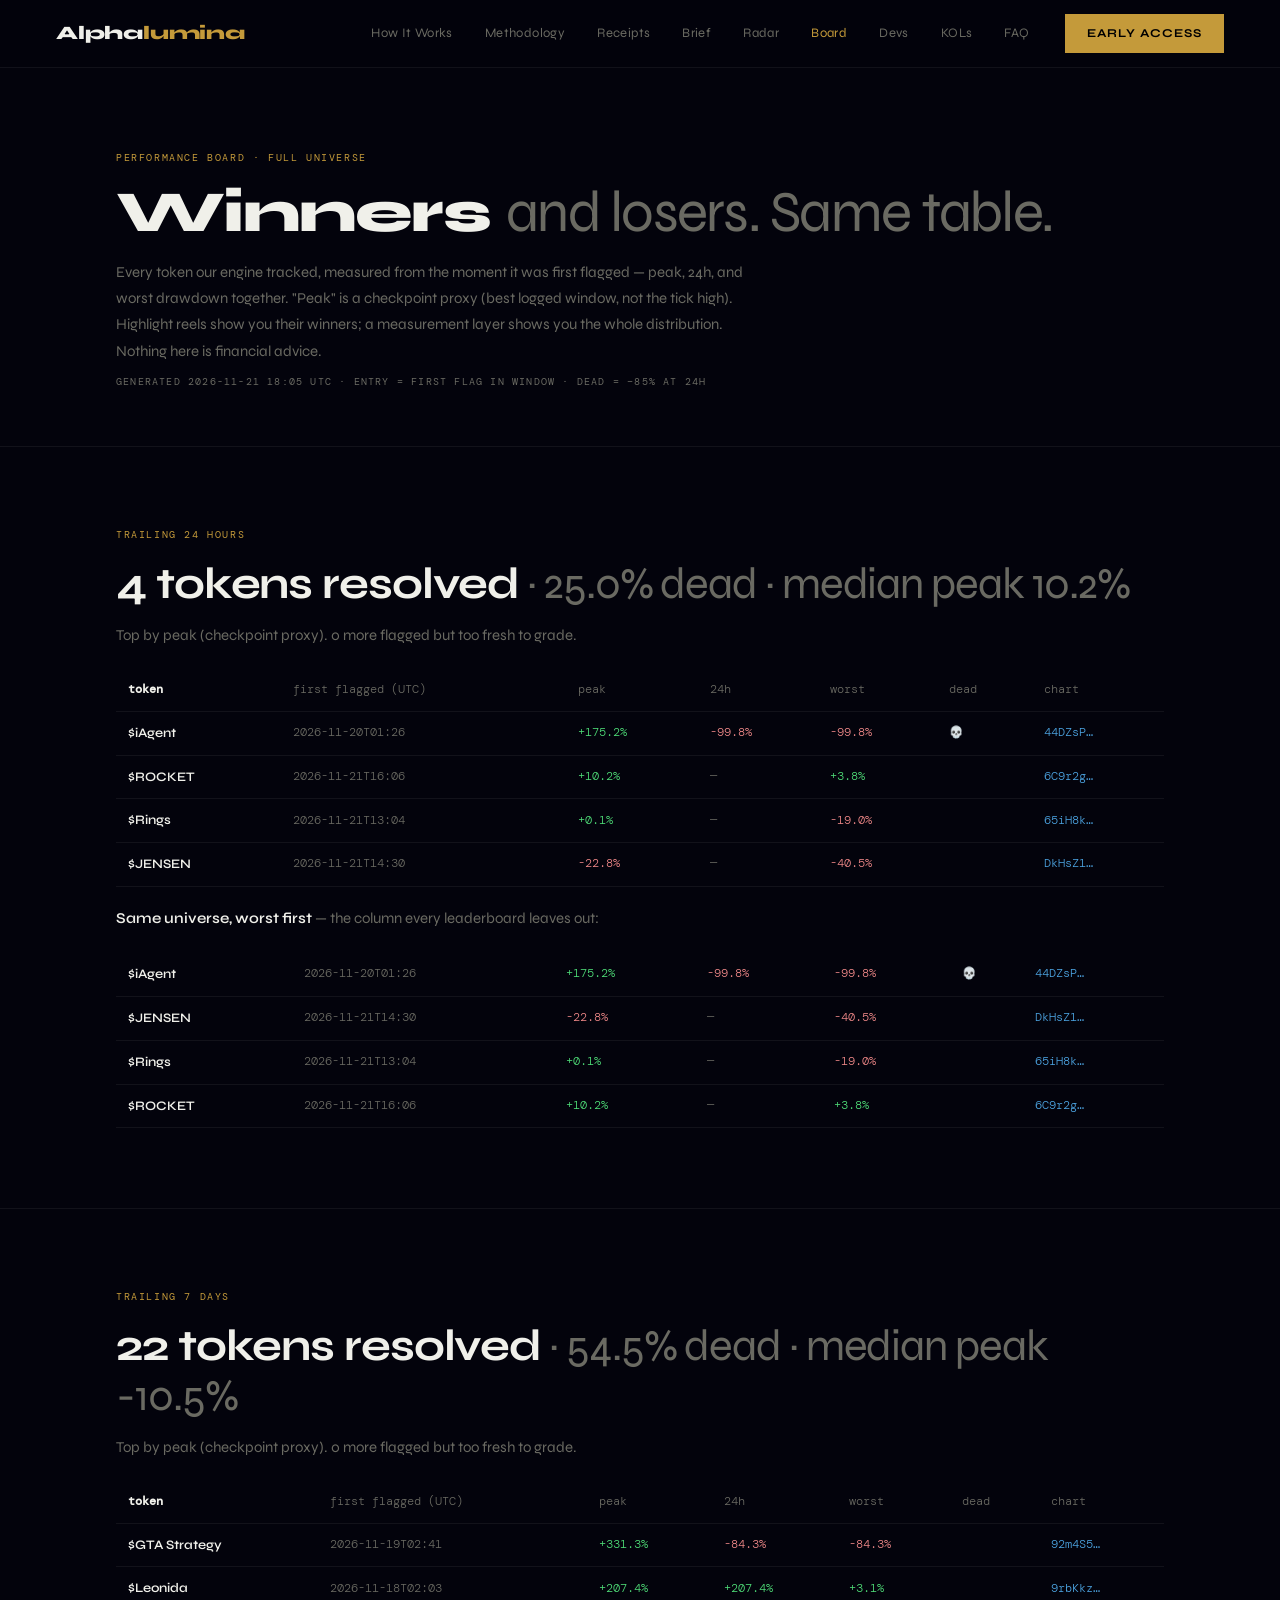
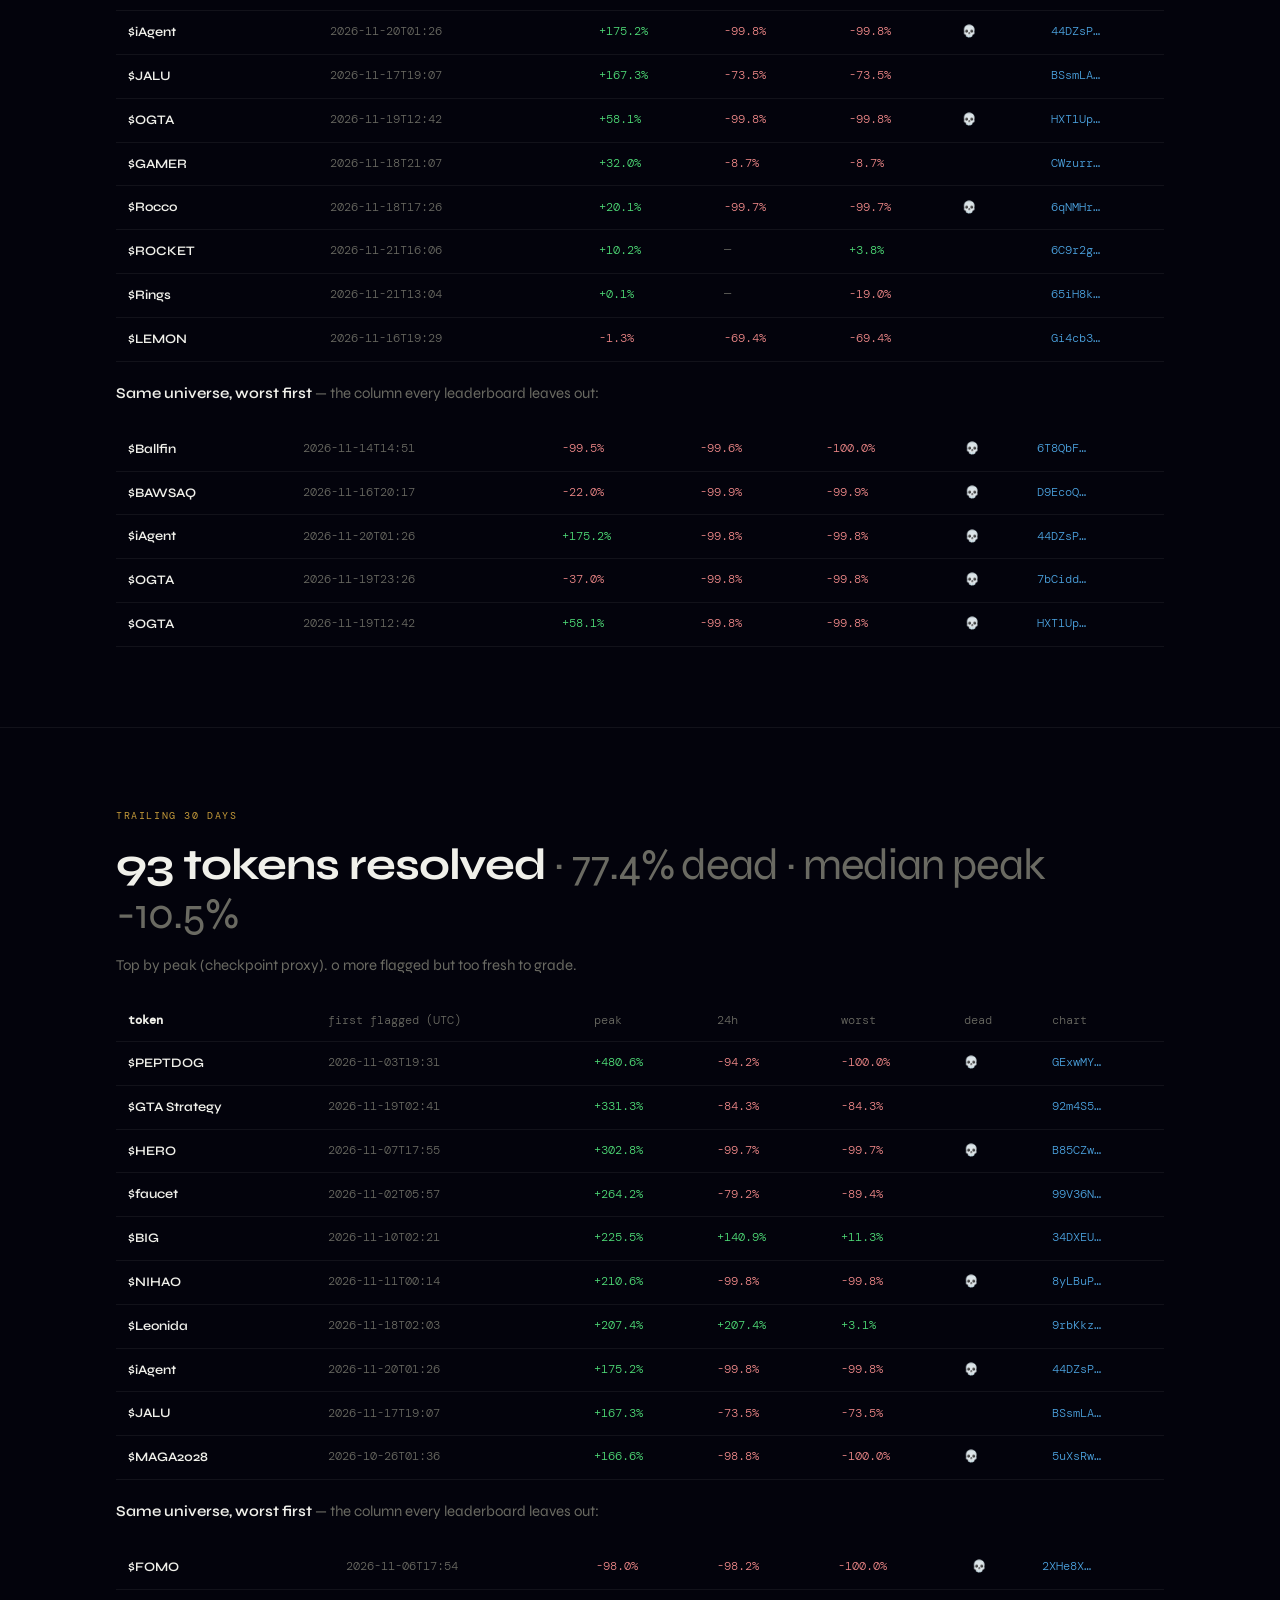
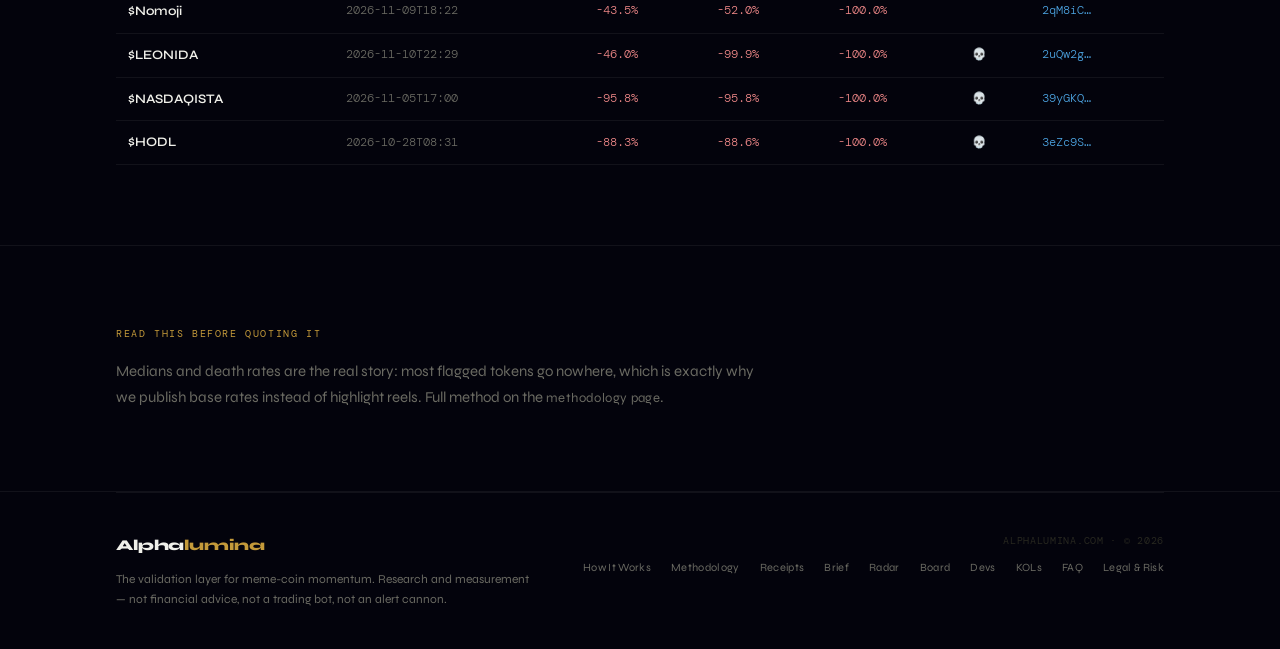
==== commit 13b73dbe: "board: 2026-11-21 performance board (auto)" ====
--- a/board.html
+++ b/board.html
@@ -44,22 +44,22 @@
     <div class="stag">Performance Board · full universe</div>
     <h1>Winners <span class="dim">and losers. Same table.</span></h1>
     <p class="sp">Every token our engine tracked, measured from the moment it was first flagged — peak, 24h, and worst drawdown together. "Peak" is a checkpoint proxy (best logged window, not the tick high). Highlight reels show you their winners; a measurement layer shows you the whole distribution. Nothing here is financial advice.</p>
-    <p class="brief-meta" style="font-family:var(--mono);font-size:10px;letter-spacing:.12em;text-transform:uppercase;color:var(--fg2);margin-top:10px">generated 2026-11-20 18:05 UTC · entry = first flag in window · dead = −85% at 24h</p>
+    <p class="brief-meta" style="font-family:var(--mono);font-size:10px;letter-spacing:.12em;text-transform:uppercase;color:var(--fg2);margin-top:10px">generated 2026-11-21 18:05 UTC · entry = first flag in window · dead = −85% at 24h</p>
   </div>
 </header>
 
 <section class="section">
   <div class="wrap">
     <div class="stag">Trailing 24 hours</div>
-    <h2 class="sh">5 tokens resolved<span class="dim"> · 20.0% dead · median peak 58.1%</span></h2>
+    <h2 class="sh">4 tokens resolved<span class="dim"> · 25.0% dead · median peak 10.2%</span></h2>
     <p class="sp">Top by peak (checkpoint proxy). 0 more flagged but too fresh to grade.</p>
     <div class="table-scroll"><table class="btable">
       <tr><td class="mono" style="font-weight:600">token</td><td class="mono">first flagged (UTC)</td><td class="mono">peak</td><td class="mono">24h</td><td class="mono">worst</td><td class="mono">dead</td><td class="mono">chart</td></tr>
-      <tr><td>$GTA Strategy </td><td class="mono">2026-11-19T02:41</td><td class="mono pos">+331.3%</td><td class="mono neg">-84.3%</td><td class="mono neg">-84.3%</td><td class="mono"></td><td class="mono"><a href="https://gmgn.ai/sol/token/92m4S52bu3dZyqzPmPStu8Krz6JcpzHdsG4D5QBqpump" target="_blank" rel="noopener">92m4S5…</a></td></tr><tr><td>$iAgent</td><td class="mono">2026-11-20T01:26</td><td class="mono pos">+175.2%</td><td class="mono">—</td><td class="mono pos">+88.1%</td><td class="mono"></td><td class="mono"><a href="https://gmgn.ai/sol/token/44DZsPNJUtUyTkELAFYdwCpe82sEt12HZKrMgK1Spump" target="_blank" rel="noopener">44DZsP…</a></td></tr><tr><td>$OGTA</td><td class="mono">2026-11-19T12:42</td><td class="mono pos">+58.1%</td><td class="mono neg">-99.8%</td><td class="mono neg">-99.8%</td><td class="mono">💀</td><td class="mono"><a href="https://gmgn.ai/sol/token/HXT1UpmDkHmphFDrs3JWR3WHpsnoueCyABArTo7Apump" target="_blank" rel="noopener">HXT1Up…</a></td></tr><tr><td>$OGTA</td><td class="mono">2026-11-19T23:26</td><td class="mono neg">-37.0%</td><td class="mono">—</td><td class="mono neg">-44.5%</td><td class="mono"></td><td class="mono"><a href="https://gmgn.ai/sol/token/7bCiddGLe5aM8HE2pigT9jsqkmC1HSPxyXN6GkHEpump" target="_blank" rel="noopener">7bCidd…</a></td></tr><tr><td>$Miku</td><td class="mono">2026-11-19T21:51</td><td class="mono neg">-99.3%</td><td class="mono">—</td><td class="mono neg">-99.3%</td><td class="mono"></td><td class="mono"><a href="https://gmgn.ai/sol/token/9aPK8yAJV7HAoYg31QFtsPSMN2FC4J5muuCRvtKgpump" target="_blank" rel="noopener">9aPK8y…</a></td></tr>
+      <tr><td>$iAgent</td><td class="mono">2026-11-20T01:26</td><td class="mono pos">+175.2%</td><td class="mono neg">-99.8%</td><td class="mono neg">-99.8%</td><td class="mono">💀</td><td class="mono"><a href="https://gmgn.ai/sol/token/44DZsPNJUtUyTkELAFYdwCpe82sEt12HZKrMgK1Spump" target="_blank" rel="noopener">44DZsP…</a></td></tr><tr><td>$ROCKET</td><td class="mono">2026-11-21T16:06</td><td class="mono pos">+10.2%</td><td class="mono">—</td><td class="mono pos">+3.8%</td><td class="mono"></td><td class="mono"><a href="https://gmgn.ai/sol/token/6C9r2gzu8Pr54hTevHo3x5gSj9JqtpApj7obJnrtpump" target="_blank" rel="noopener">6C9r2g…</a></td></tr><tr><td>$Rings</td><td class="mono">2026-11-21T13:04</td><td class="mono pos">+0.1%</td><td class="mono">—</td><td class="mono neg">-19.0%</td><td class="mono"></td><td class="mono"><a href="https://gmgn.ai/sol/token/65iH8k736QNhuUHm1tt8X7yJXpJ517HPPq8BrVdwring" target="_blank" rel="noopener">65iH8k…</a></td></tr><tr><td>$JENSEN</td><td class="mono">2026-11-21T14:30</td><td class="mono neg">-22.8%</td><td class="mono">—</td><td class="mono neg">-40.5%</td><td class="mono"></td><td class="mono"><a href="https://gmgn.ai/sol/token/DkHsZ1kjd2Fua8sgKE6PhHhyCdXYscbDVN7mAfiGpump" target="_blank" rel="noopener">DkHsZ1…</a></td></tr>
     </table></div>
     <p class="sp" style="margin-top:18px"><strong>Same universe, worst first</strong> — the column every leaderboard leaves out:</p>
     <div class="table-scroll"><table class="btable">
-      <tr><td>$OGTA</td><td class="mono">2026-11-19T12:42</td><td class="mono pos">+58.1%</td><td class="mono neg">-99.8%</td><td class="mono neg">-99.8%</td><td class="mono">💀</td><td class="mono"><a href="https://gmgn.ai/sol/token/HXT1UpmDkHmphFDrs3JWR3WHpsnoueCyABArTo7Apump" target="_blank" rel="noopener">HXT1Up…</a></td></tr><tr><td>$Miku</td><td class="mono">2026-11-19T21:51</td><td class="mono neg">-99.3%</td><td class="mono">—</td><td class="mono neg">-99.3%</td><td class="mono"></td><td class="mono"><a href="https://gmgn.ai/sol/token/9aPK8yAJV7HAoYg31QFtsPSMN2FC4J5muuCRvtKgpump" target="_blank" rel="noopener">9aPK8y…</a></td></tr><tr><td>$GTA Strategy </td><td class="mono">2026-11-19T02:41</td><td class="mono pos">+331.3%</td><td class="mono neg">-84.3%</td><td class="mono neg">-84.3%</td><td class="mono"></td><td class="mono"><a href="https://gmgn.ai/sol/token/92m4S52bu3dZyqzPmPStu8Krz6JcpzHdsG4D5QBqpump" target="_blank" rel="noopener">92m4S5…</a></td></tr><tr><td>$OGTA</td><td class="mono">2026-11-19T23:26</td><td class="mono neg">-37.0%</td><td class="mono">—</td><td class="mono neg">-44.5%</td><td class="mono"></td><td class="mono"><a href="https://gmgn.ai/sol/token/7bCiddGLe5aM8HE2pigT9jsqkmC1HSPxyXN6GkHEpump" target="_blank" rel="noopener">7bCidd…</a></td></tr><tr><td>$iAgent</td><td class="mono">2026-11-20T01:26</td><td class="mono pos">+175.2%</td><td class="mono">—</td><td class="mono pos">+88.1%</td><td class="mono"></td><td class="mono"><a href="https://gmgn.ai/sol/token/44DZsPNJUtUyTkELAFYdwCpe82sEt12HZKrMgK1Spump" target="_blank" rel="noopener">44DZsP…</a></td></tr>
+      <tr><td>$iAgent</td><td class="mono">2026-11-20T01:26</td><td class="mono pos">+175.2%</td><td class="mono neg">-99.8%</td><td class="mono neg">-99.8%</td><td class="mono">💀</td><td class="mono"><a href="https://gmgn.ai/sol/token/44DZsPNJUtUyTkELAFYdwCpe82sEt12HZKrMgK1Spump" target="_blank" rel="noopener">44DZsP…</a></td></tr><tr><td>$JENSEN</td><td class="mono">2026-11-21T14:30</td><td class="mono neg">-22.8%</td><td class="mono">—</td><td class="mono neg">-40.5%</td><td class="mono"></td><td class="mono"><a href="https://gmgn.ai/sol/token/DkHsZ1kjd2Fua8sgKE6PhHhyCdXYscbDVN7mAfiGpump" target="_blank" rel="noopener">DkHsZ1…</a></td></tr><tr><td>$Rings</td><td class="mono">2026-11-21T13:04</td><td class="mono pos">+0.1%</td><td class="mono">—</td><td class="mono neg">-19.0%</td><td class="mono"></td><td class="mono"><a href="https://gmgn.ai/sol/token/65iH8k736QNhuUHm1tt8X7yJXpJ517HPPq8BrVdwring" target="_blank" rel="noopener">65iH8k…</a></td></tr><tr><td>$ROCKET</td><td class="mono">2026-11-21T16:06</td><td class="mono pos">+10.2%</td><td class="mono">—</td><td class="mono pos">+3.8%</td><td class="mono"></td><td class="mono"><a href="https://gmgn.ai/sol/token/6C9r2gzu8Pr54hTevHo3x5gSj9JqtpApj7obJnrtpump" target="_blank" rel="noopener">6C9r2g…</a></td></tr>
     </table></div>
   </div>
 </section>
@@ -70,22 +70,22 @@
     <p class="sp">Top by peak (checkpoint proxy). 0 more flagged but too fresh to grade.</p>
     <div class="table-scroll"><table class="btable">
       <tr><td class="mono" style="font-weight:600">token</td><td class="mono">first flagged (UTC)</td><td class="mono">peak</td><td class="mono">24h</td><td class="mono">worst</td><td class="mono">dead</td><td class="mono">chart</td></tr>
-      <tr><td>$GTA Strategy </td><td class="mono">2026-11-19T02:41</td><td class="mono pos">+331.3%</td><td class="mono neg">-84.3%</td><td class="mono neg">-84.3%</td><td class="mono"></td><td class="mono"><a href="https://gmgn.ai/sol/token/92m4S52bu3dZyqzPmPStu8Krz6JcpzHdsG4D5QBqpump" target="_blank" rel="noopener">92m4S5…</a></td></tr><tr><td>$Leonida</td><td class="mono">2026-11-18T02:03</td><td class="mono pos">+207.4%</td><td class="mono pos">+207.4%</td><td class="mono pos">+3.1%</td><td class="mono"></td><td class="mono"><a href="https://gmgn.ai/sol/token/9rbKkz2BDQBVgZmrHY6d7PTq2ge91gkpEyE4y9PPpump" target="_blank" rel="noopener">9rbKkz…</a></td></tr><tr><td>$iAgent</td><td class="mono">2026-11-20T01:26</td><td class="mono pos">+175.2%</td><td class="mono">—</td><td class="mono pos">+88.1%</td><td class="mono"></td><td class="mono"><a href="https://gmgn.ai/sol/token/44DZsPNJUtUyTkELAFYdwCpe82sEt12HZKrMgK1Spump" target="_blank" rel="noopener">44DZsP…</a></td></tr><tr><td>$JALU</td><td class="mono">2026-11-17T19:07</td><td class="mono pos">+167.3%</td><td class="mono neg">-73.5%</td><td class="mono neg">-73.5%</td><td class="mono"></td><td class="mono"><a href="https://gmgn.ai/sol/token/BSsmLA6UN8fzJ8qUkV4KwC5LxR7ab3TaUtcwvAyJpump" target="_blank" rel="noopener">BSsmLA…</a></td></tr><tr><td>$SPEED</td><td class="mono">2026-11-13T21:28</td><td class="mono pos">+77.9%</td><td class="mono neg">-99.4%</td><td class="mono neg">-99.4%</td><td class="mono">💀</td><td class="mono"><a href="https://gmgn.ai/sol/token/7csfMgiRcBy9Y4GbGVMz8qJWFUk718KG58xfCKpXpump" target="_blank" rel="noopener">7csfMg…</a></td></tr><tr><td>$Speed</td><td class="mono">2026-11-13T14:36</td><td class="mono pos">+61.1%</td><td class="mono neg">-98.5%</td><td class="mono neg">-100.0%</td><td class="mono">💀</td><td class="mono"><a href="https://gmgn.ai/sol/token/7SCM2wDUPiqYbVDtNE3h6KSYu9wPu8D4NGW4NrWspump" target="_blank" rel="noopener">7SCM2w…</a></td></tr><tr><td>$OGTA</td><td class="mono">2026-11-19T12:42</td><td class="mono pos">+58.1%</td><td class="mono neg">-99.8%</td><td class="mono neg">-99.8%</td><td class="mono">💀</td><td class="mono"><a href="https://gmgn.ai/sol/token/HXT1UpmDkHmphFDrs3JWR3WHpsnoueCyABArTo7Apump" target="_blank" rel="noopener">HXT1Up…</a></td></tr><tr><td>$GAMER</td><td class="mono">2026-11-18T21:07</td><td class="mono pos">+32.0%</td><td class="mono neg">-8.7%</td><td class="mono neg">-8.7%</td><td class="mono"></td><td class="mono"><a href="https://gmgn.ai/sol/token/CWzurrQNhzHvStoAiB1uc2WS7tVDisxZBVSB3oHSpump" target="_blank" rel="noopener">CWzurr…</a></td></tr><tr><td>$Rocco</td><td class="mono">2026-11-18T17:26</td><td class="mono pos">+20.1%</td><td class="mono neg">-99.7%</td><td class="mono neg">-99.7%</td><td class="mono">💀</td><td class="mono"><a href="https://gmgn.ai/sol/token/6qNMHrswqq4tB9aSBCa66orADDH3vYRcoQiS2XnJpump" target="_blank" rel="noopener">6qNMHr…</a></td></tr><tr><td>$LEMON</td><td class="mono">2026-11-16T19:29</td><td class="mono neg">-1.3%</td><td class="mono neg">-69.4%</td><td class="mono neg">-69.4%</td><td class="mono"></td><td class="mono"><a href="https://gmgn.ai/sol/token/Gi4cb3A4traf2rSkhJh6oqtLpPGwVhZonif1xAEEpump" target="_blank" rel="noopener">Gi4cb3…</a></td></tr>
+      <tr><td>$GTA Strategy </td><td class="mono">2026-11-19T02:41</td><td class="mono pos">+331.3%</td><td class="mono neg">-84.3%</td><td class="mono neg">-84.3%</td><td class="mono"></td><td class="mono"><a href="https://gmgn.ai/sol/token/92m4S52bu3dZyqzPmPStu8Krz6JcpzHdsG4D5QBqpump" target="_blank" rel="noopener">92m4S5…</a></td></tr><tr><td>$Leonida</td><td class="mono">2026-11-18T02:03</td><td class="mono pos">+207.4%</td><td class="mono pos">+207.4%</td><td class="mono pos">+3.1%</td><td class="mono"></td><td class="mono"><a href="https://gmgn.ai/sol/token/9rbKkz2BDQBVgZmrHY6d7PTq2ge91gkpEyE4y9PPpump" target="_blank" rel="noopener">9rbKkz…</a></td></tr><tr><td>$iAgent</td><td class="mono">2026-11-20T01:26</td><td class="mono pos">+175.2%</td><td class="mono neg">-99.8%</td><td class="mono neg">-99.8%</td><td class="mono">💀</td><td class="mono"><a href="https://gmgn.ai/sol/token/44DZsPNJUtUyTkELAFYdwCpe82sEt12HZKrMgK1Spump" target="_blank" rel="noopener">44DZsP…</a></td></tr><tr><td>$JALU</td><td class="mono">2026-11-17T19:07</td><td class="mono pos">+167.3%</td><td class="mono neg">-73.5%</td><td class="mono neg">-73.5%</td><td class="mono"></td><td class="mono"><a href="https://gmgn.ai/sol/token/BSsmLA6UN8fzJ8qUkV4KwC5LxR7ab3TaUtcwvAyJpump" target="_blank" rel="noopener">BSsmLA…</a></td></tr><tr><td>$OGTA</td><td class="mono">2026-11-19T12:42</td><td class="mono pos">+58.1%</td><td class="mono neg">-99.8%</td><td class="mono neg">-99.8%</td><td class="mono">💀</td><td class="mono"><a href="https://gmgn.ai/sol/token/HXT1UpmDkHmphFDrs3JWR3WHpsnoueCyABArTo7Apump" target="_blank" rel="noopener">HXT1Up…</a></td></tr><tr><td>$GAMER</td><td class="mono">2026-11-18T21:07</td><td class="mono pos">+32.0%</td><td class="mono neg">-8.7%</td><td class="mono neg">-8.7%</td><td class="mono"></td><td class="mono"><a href="https://gmgn.ai/sol/token/CWzurrQNhzHvStoAiB1uc2WS7tVDisxZBVSB3oHSpump" target="_blank" rel="noopener">CWzurr…</a></td></tr><tr><td>$Rocco</td><td class="mono">2026-11-18T17:26</td><td class="mono pos">+20.1%</td><td class="mono neg">-99.7%</td><td class="mono neg">-99.7%</td><td class="mono">💀</td><td class="mono"><a href="https://gmgn.ai/sol/token/6qNMHrswqq4tB9aSBCa66orADDH3vYRcoQiS2XnJpump" target="_blank" rel="noopener">6qNMHr…</a></td></tr><tr><td>$ROCKET</td><td class="mono">2026-11-21T16:06</td><td class="mono pos">+10.2%</td><td class="mono">—</td><td class="mono pos">+3.8%</td><td class="mono"></td><td class="mono"><a href="https://gmgn.ai/sol/token/6C9r2gzu8Pr54hTevHo3x5gSj9JqtpApj7obJnrtpump" target="_blank" rel="noopener">6C9r2g…</a></td></tr><tr><td>$Rings</td><td class="mono">2026-11-21T13:04</td><td class="mono pos">+0.1%</td><td class="mono">—</td><td class="mono neg">-19.0%</td><td class="mono"></td><td class="mono"><a href="https://gmgn.ai/sol/token/65iH8k736QNhuUHm1tt8X7yJXpJ517HPPq8BrVdwring" target="_blank" rel="noopener">65iH8k…</a></td></tr><tr><td>$LEMON</td><td class="mono">2026-11-16T19:29</td><td class="mono neg">-1.3%</td><td class="mono neg">-69.4%</td><td class="mono neg">-69.4%</td><td class="mono"></td><td class="mono"><a href="https://gmgn.ai/sol/token/Gi4cb3A4traf2rSkhJh6oqtLpPGwVhZonif1xAEEpump" target="_blank" rel="noopener">Gi4cb3…</a></td></tr>
     </table></div>
     <p class="sp" style="margin-top:18px"><strong>Same universe, worst first</strong> — the column every leaderboard leaves out:</p>
     <div class="table-scroll"><table class="btable">
-      <tr><td>$Speed</td><td class="mono">2026-11-13T14:36</td><td class="mono pos">+61.1%</td><td class="mono neg">-98.5%</td><td class="mono neg">-100.0%</td><td class="mono">💀</td><td class="mono"><a href="https://gmgn.ai/sol/token/7SCM2wDUPiqYbVDtNE3h6KSYu9wPu8D4NGW4NrWspump" target="_blank" rel="noopener">7SCM2w…</a></td></tr><tr><td>$BAWSAQ</td><td class="mono">2026-11-16T20:17</td><td class="mono neg">-22.0%</td><td class="mono neg">-99.9%</td><td class="mono neg">-99.9%</td><td class="mono">💀</td><td class="mono"><a href="https://gmgn.ai/sol/token/D9EcoQZeAytCrF1kQFSpRNpoPhibJUvJcmRHXhubpump" target="_blank" rel="noopener">D9EcoQ…</a></td></tr><tr><td>$OGTA</td><td class="mono">2026-11-19T12:42</td><td class="mono pos">+58.1%</td><td class="mono neg">-99.8%</td><td class="mono neg">-99.8%</td><td class="mono">💀</td><td class="mono"><a href="https://gmgn.ai/sol/token/HXT1UpmDkHmphFDrs3JWR3WHpsnoueCyABArTo7Apump" target="_blank" rel="noopener">HXT1Up…</a></td></tr><tr><td>$Rocco</td><td class="mono">2026-11-18T17:26</td><td class="mono pos">+20.1%</td><td class="mono neg">-99.7%</td><td class="mono neg">-99.7%</td><td class="mono">💀</td><td class="mono"><a href="https://gmgn.ai/sol/token/6qNMHrswqq4tB9aSBCa66orADDH3vYRcoQiS2XnJpump" target="_blank" rel="noopener">6qNMHr…</a></td></tr><tr><td>$Ballfin</td><td class="mono">2026-11-14T14:51</td><td class="mono neg">-99.5%</td><td class="mono neg">-99.6%</td><td class="mono neg">-99.6%</td><td class="mono">💀</td><td class="mono"><a href="https://gmgn.ai/sol/token/6T8QbFuULVxy2BC9kPa7QAvJ5jQSi8xrjBFhzrfFpump" target="_blank" rel="noopener">6T8QbF…</a></td></tr>
+      <tr><td>$Ballfin</td><td class="mono">2026-11-14T14:51</td><td class="mono neg">-99.5%</td><td class="mono neg">-99.6%</td><td class="mono neg">-100.0%</td><td class="mono">💀</td><td class="mono"><a href="https://gmgn.ai/sol/token/6T8QbFuULVxy2BC9kPa7QAvJ5jQSi8xrjBFhzrfFpump" target="_blank" rel="noopener">6T8QbF…</a></td></tr><tr><td>$BAWSAQ</td><td class="mono">2026-11-16T20:17</td><td class="mono neg">-22.0%</td><td class="mono neg">-99.9%</td><td class="mono neg">-99.9%</td><td class="mono">💀</td><td class="mono"><a href="https://gmgn.ai/sol/token/D9EcoQZeAytCrF1kQFSpRNpoPhibJUvJcmRHXhubpump" target="_blank" rel="noopener">D9EcoQ…</a></td></tr><tr><td>$iAgent</td><td class="mono">2026-11-20T01:26</td><td class="mono pos">+175.2%</td><td class="mono neg">-99.8%</td><td class="mono neg">-99.8%</td><td class="mono">💀</td><td class="mono"><a href="https://gmgn.ai/sol/token/44DZsPNJUtUyTkELAFYdwCpe82sEt12HZKrMgK1Spump" target="_blank" rel="noopener">44DZsP…</a></td></tr><tr><td>$OGTA</td><td class="mono">2026-11-19T23:26</td><td class="mono neg">-37.0%</td><td class="mono neg">-99.8%</td><td class="mono neg">-99.8%</td><td class="mono">💀</td><td class="mono"><a href="https://gmgn.ai/sol/token/7bCiddGLe5aM8HE2pigT9jsqkmC1HSPxyXN6GkHEpump" target="_blank" rel="noopener">7bCidd…</a></td></tr><tr><td>$OGTA</td><td class="mono">2026-11-19T12:42</td><td class="mono pos">+58.1%</td><td class="mono neg">-99.8%</td><td class="mono neg">-99.8%</td><td class="mono">💀</td><td class="mono"><a href="https://gmgn.ai/sol/token/HXT1UpmDkHmphFDrs3JWR3WHpsnoueCyABArTo7Apump" target="_blank" rel="noopener">HXT1Up…</a></td></tr>
     </table></div>
   </div>
 </section>
 <section class="section">
   <div class="wrap">
     <div class="stag">Trailing 30 days</div>
-    <h2 class="sh">93 tokens resolved<span class="dim"> · 77.4% dead · median peak -17.8%</span></h2>
+    <h2 class="sh">93 tokens resolved<span class="dim"> · 77.4% dead · median peak -10.5%</span></h2>
     <p class="sp">Top by peak (checkpoint proxy). 0 more flagged but too fresh to grade.</p>
     <div class="table-scroll"><table class="btable">
       <tr><td class="mono" style="font-weight:600">token</td><td class="mono">first flagged (UTC)</td><td class="mono">peak</td><td class="mono">24h</td><td class="mono">worst</td><td class="mono">dead</td><td class="mono">chart</td></tr>
-      <tr><td>$PEPTDOG</td><td class="mono">2026-11-03T19:31</td><td class="mono pos">+480.6%</td><td class="mono neg">-94.2%</td><td class="mono neg">-100.0%</td><td class="mono">💀</td><td class="mono"><a href="https://gmgn.ai/sol/token/GExwMYa2tnJwGfKTmzR4ERiQKptfNceN9GTXc82Lpump" target="_blank" rel="noopener">GExwMY…</a></td></tr><tr><td>$GTA Strategy </td><td class="mono">2026-11-19T02:41</td><td class="mono pos">+331.3%</td><td class="mono neg">-84.3%</td><td class="mono neg">-84.3%</td><td class="mono"></td><td class="mono"><a href="https://gmgn.ai/sol/token/92m4S52bu3dZyqzPmPStu8Krz6JcpzHdsG4D5QBqpump" target="_blank" rel="noopener">92m4S5…</a></td></tr><tr><td>$HERO</td><td class="mono">2026-11-07T17:55</td><td class="mono pos">+302.8%</td><td class="mono neg">-99.7%</td><td class="mono neg">-99.7%</td><td class="mono">💀</td><td class="mono"><a href="https://gmgn.ai/sol/token/B85CZwwGQN7HpKduxYGyP1B6Wq3U58m94oQ3poWGpump" target="_blank" rel="noopener">B85CZw…</a></td></tr><tr><td>$faucet</td><td class="mono">2026-11-02T05:57</td><td class="mono pos">+264.2%</td><td class="mono neg">-79.2%</td><td class="mono neg">-89.4%</td><td class="mono"></td><td class="mono"><a href="https://gmgn.ai/sol/token/99V36NFUcueC2tHjd1JV5bfhFux73NKWRiSBnxJ8pump" target="_blank" rel="noopener">99V36N…</a></td></tr><tr><td>$BIG</td><td class="mono">2026-11-10T02:21</td><td class="mono pos">+225.5%</td><td class="mono pos">+140.9%</td><td class="mono pos">+11.3%</td><td class="mono"></td><td class="mono"><a href="https://gmgn.ai/sol/token/34DXEU2ttEtBSb1TqGJm7izgvYTTkqKcCoiNWdPDpump" target="_blank" rel="noopener">34DXEU…</a></td></tr><tr><td>$NIHAO</td><td class="mono">2026-11-11T00:14</td><td class="mono pos">+210.6%</td><td class="mono neg">-99.8%</td><td class="mono neg">-99.8%</td><td class="mono">💀</td><td class="mono"><a href="https://gmgn.ai/sol/token/8yLBuP74RnFmjSRS8BGFebvyoTo8uiEjPB71h3Zgpump" target="_blank" rel="noopener">8yLBuP…</a></td></tr><tr><td>$Leonida</td><td class="mono">2026-11-18T02:03</td><td class="mono pos">+207.4%</td><td class="mono pos">+207.4%</td><td class="mono pos">+3.1%</td><td class="mono"></td><td class="mono"><a href="https://gmgn.ai/sol/token/9rbKkz2BDQBVgZmrHY6d7PTq2ge91gkpEyE4y9PPpump" target="_blank" rel="noopener">9rbKkz…</a></td></tr><tr><td>$iAgent</td><td class="mono">2026-11-20T01:26</td><td class="mono pos">+175.2%</td><td class="mono">—</td><td class="mono pos">+88.1%</td><td class="mono"></td><td class="mono"><a href="https://gmgn.ai/sol/token/44DZsPNJUtUyTkELAFYdwCpe82sEt12HZKrMgK1Spump" target="_blank" rel="noopener">44DZsP…</a></td></tr><tr><td>$JALU</td><td class="mono">2026-11-17T19:07</td><td class="mono pos">+167.3%</td><td class="mono neg">-73.5%</td><td class="mono neg">-73.5%</td><td class="mono"></td><td class="mono"><a href="https://gmgn.ai/sol/token/BSsmLA6UN8fzJ8qUkV4KwC5LxR7ab3TaUtcwvAyJpump" target="_blank" rel="noopener">BSsmLA…</a></td></tr><tr><td>$MAGA2028</td><td class="mono">2026-10-26T01:36</td><td class="mono pos">+166.6%</td><td class="mono neg">-98.8%</td><td class="mono neg">-100.0%</td><td class="mono">💀</td><td class="mono"><a href="https://gmgn.ai/sol/token/5uXsRw3FThpUAKfwV8uNsS6WyKg376YTpYyo47Hvpump" target="_blank" rel="noopener">5uXsRw…</a></td></tr>
+      <tr><td>$PEPTDOG</td><td class="mono">2026-11-03T19:31</td><td class="mono pos">+480.6%</td><td class="mono neg">-94.2%</td><td class="mono neg">-100.0%</td><td class="mono">💀</td><td class="mono"><a href="https://gmgn.ai/sol/token/GExwMYa2tnJwGfKTmzR4ERiQKptfNceN9GTXc82Lpump" target="_blank" rel="noopener">GExwMY…</a></td></tr><tr><td>$GTA Strategy </td><td class="mono">2026-11-19T02:41</td><td class="mono pos">+331.3%</td><td class="mono neg">-84.3%</td><td class="mono neg">-84.3%</td><td class="mono"></td><td class="mono"><a href="https://gmgn.ai/sol/token/92m4S52bu3dZyqzPmPStu8Krz6JcpzHdsG4D5QBqpump" target="_blank" rel="noopener">92m4S5…</a></td></tr><tr><td>$HERO</td><td class="mono">2026-11-07T17:55</td><td class="mono pos">+302.8%</td><td class="mono neg">-99.7%</td><td class="mono neg">-99.7%</td><td class="mono">💀</td><td class="mono"><a href="https://gmgn.ai/sol/token/B85CZwwGQN7HpKduxYGyP1B6Wq3U58m94oQ3poWGpump" target="_blank" rel="noopener">B85CZw…</a></td></tr><tr><td>$faucet</td><td class="mono">2026-11-02T05:57</td><td class="mono pos">+264.2%</td><td class="mono neg">-79.2%</td><td class="mono neg">-89.4%</td><td class="mono"></td><td class="mono"><a href="https://gmgn.ai/sol/token/99V36NFUcueC2tHjd1JV5bfhFux73NKWRiSBnxJ8pump" target="_blank" rel="noopener">99V36N…</a></td></tr><tr><td>$BIG</td><td class="mono">2026-11-10T02:21</td><td class="mono pos">+225.5%</td><td class="mono pos">+140.9%</td><td class="mono pos">+11.3%</td><td class="mono"></td><td class="mono"><a href="https://gmgn.ai/sol/token/34DXEU2ttEtBSb1TqGJm7izgvYTTkqKcCoiNWdPDpump" target="_blank" rel="noopener">34DXEU…</a></td></tr><tr><td>$NIHAO</td><td class="mono">2026-11-11T00:14</td><td class="mono pos">+210.6%</td><td class="mono neg">-99.8%</td><td class="mono neg">-99.8%</td><td class="mono">💀</td><td class="mono"><a href="https://gmgn.ai/sol/token/8yLBuP74RnFmjSRS8BGFebvyoTo8uiEjPB71h3Zgpump" target="_blank" rel="noopener">8yLBuP…</a></td></tr><tr><td>$Leonida</td><td class="mono">2026-11-18T02:03</td><td class="mono pos">+207.4%</td><td class="mono pos">+207.4%</td><td class="mono pos">+3.1%</td><td class="mono"></td><td class="mono"><a href="https://gmgn.ai/sol/token/9rbKkz2BDQBVgZmrHY6d7PTq2ge91gkpEyE4y9PPpump" target="_blank" rel="noopener">9rbKkz…</a></td></tr><tr><td>$iAgent</td><td class="mono">2026-11-20T01:26</td><td class="mono pos">+175.2%</td><td class="mono neg">-99.8%</td><td class="mono neg">-99.8%</td><td class="mono">💀</td><td class="mono"><a href="https://gmgn.ai/sol/token/44DZsPNJUtUyTkELAFYdwCpe82sEt12HZKrMgK1Spump" target="_blank" rel="noopener">44DZsP…</a></td></tr><tr><td>$JALU</td><td class="mono">2026-11-17T19:07</td><td class="mono pos">+167.3%</td><td class="mono neg">-73.5%</td><td class="mono neg">-73.5%</td><td class="mono"></td><td class="mono"><a href="https://gmgn.ai/sol/token/BSsmLA6UN8fzJ8qUkV4KwC5LxR7ab3TaUtcwvAyJpump" target="_blank" rel="noopener">BSsmLA…</a></td></tr><tr><td>$MAGA2028</td><td class="mono">2026-10-26T01:36</td><td class="mono pos">+166.6%</td><td class="mono neg">-98.8%</td><td class="mono neg">-100.0%</td><td class="mono">💀</td><td class="mono"><a href="https://gmgn.ai/sol/token/5uXsRw3FThpUAKfwV8uNsS6WyKg376YTpYyo47Hvpump" target="_blank" rel="noopener">5uXsRw…</a></td></tr>
     </table></div>
     <p class="sp" style="margin-top:18px"><strong>Same universe, worst first</strong> — the column every leaderboard leaves out:</p>
     <div class="table-scroll"><table class="btable">
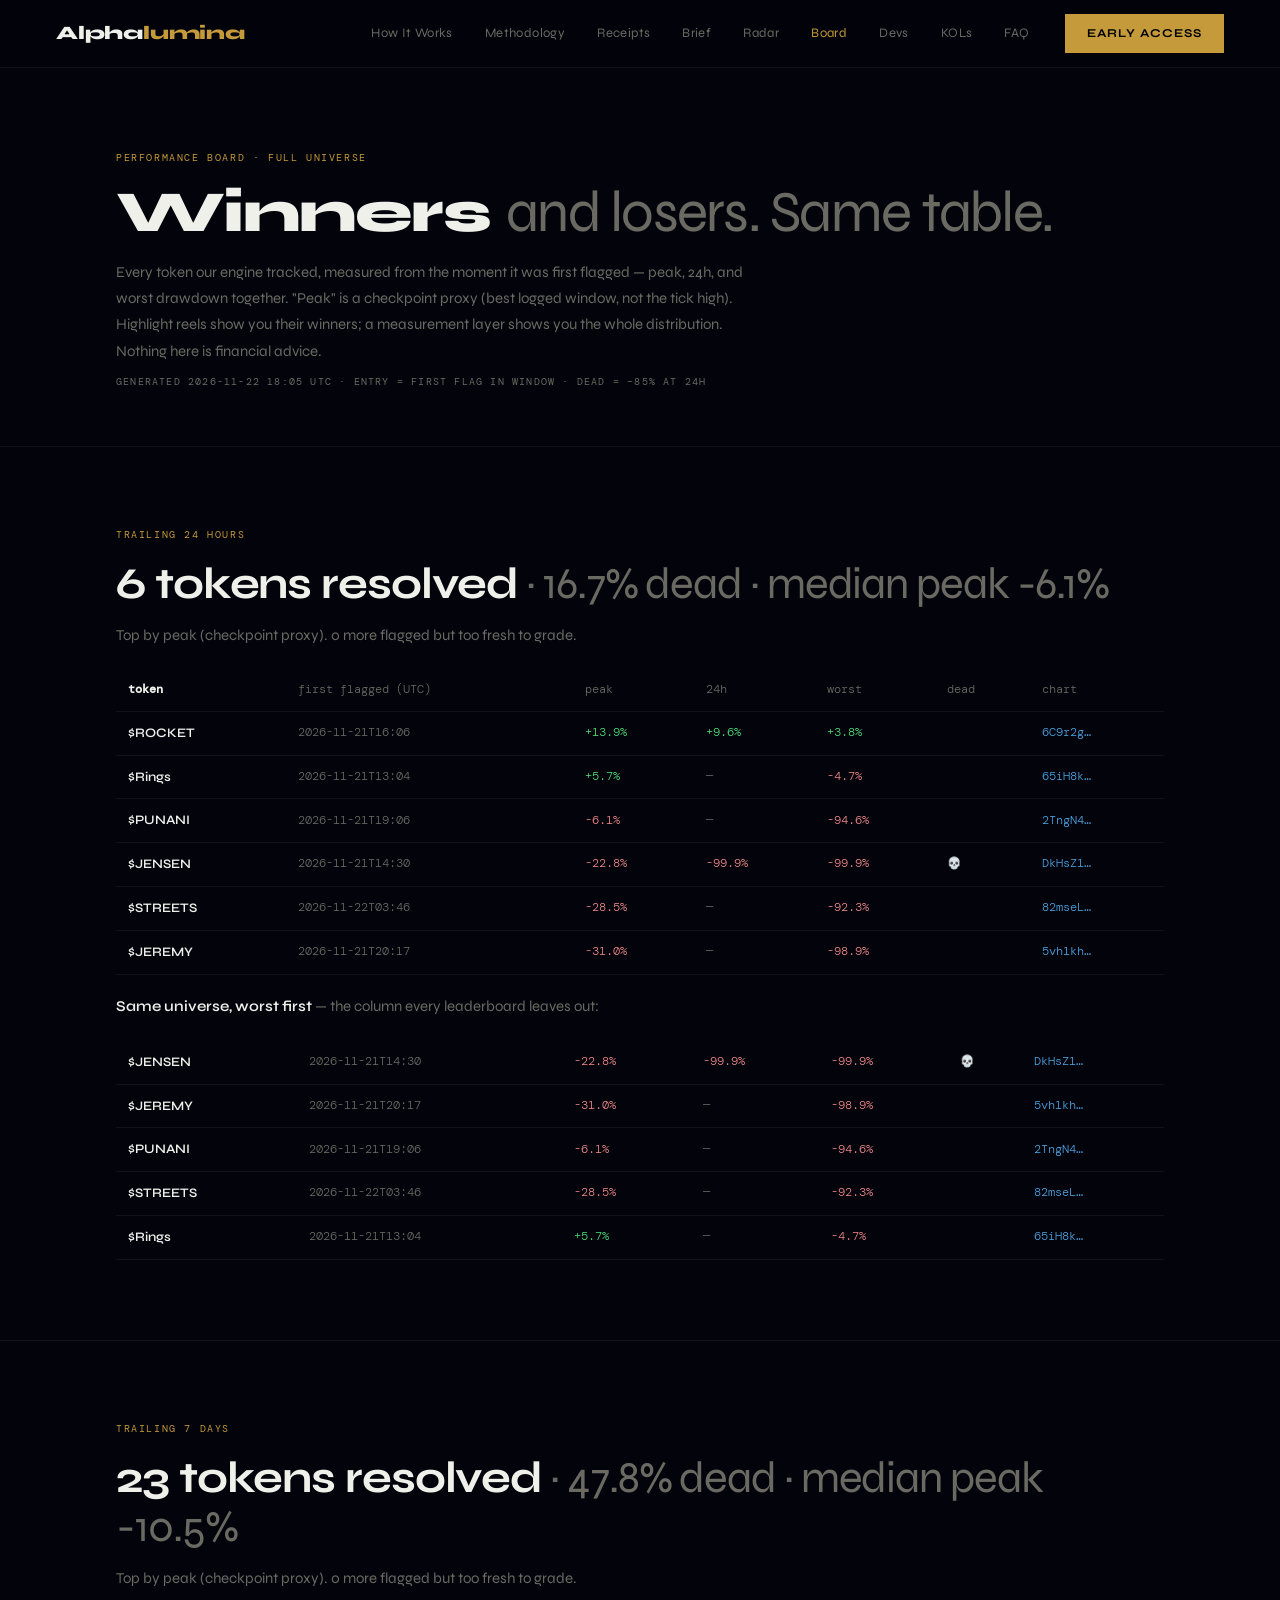
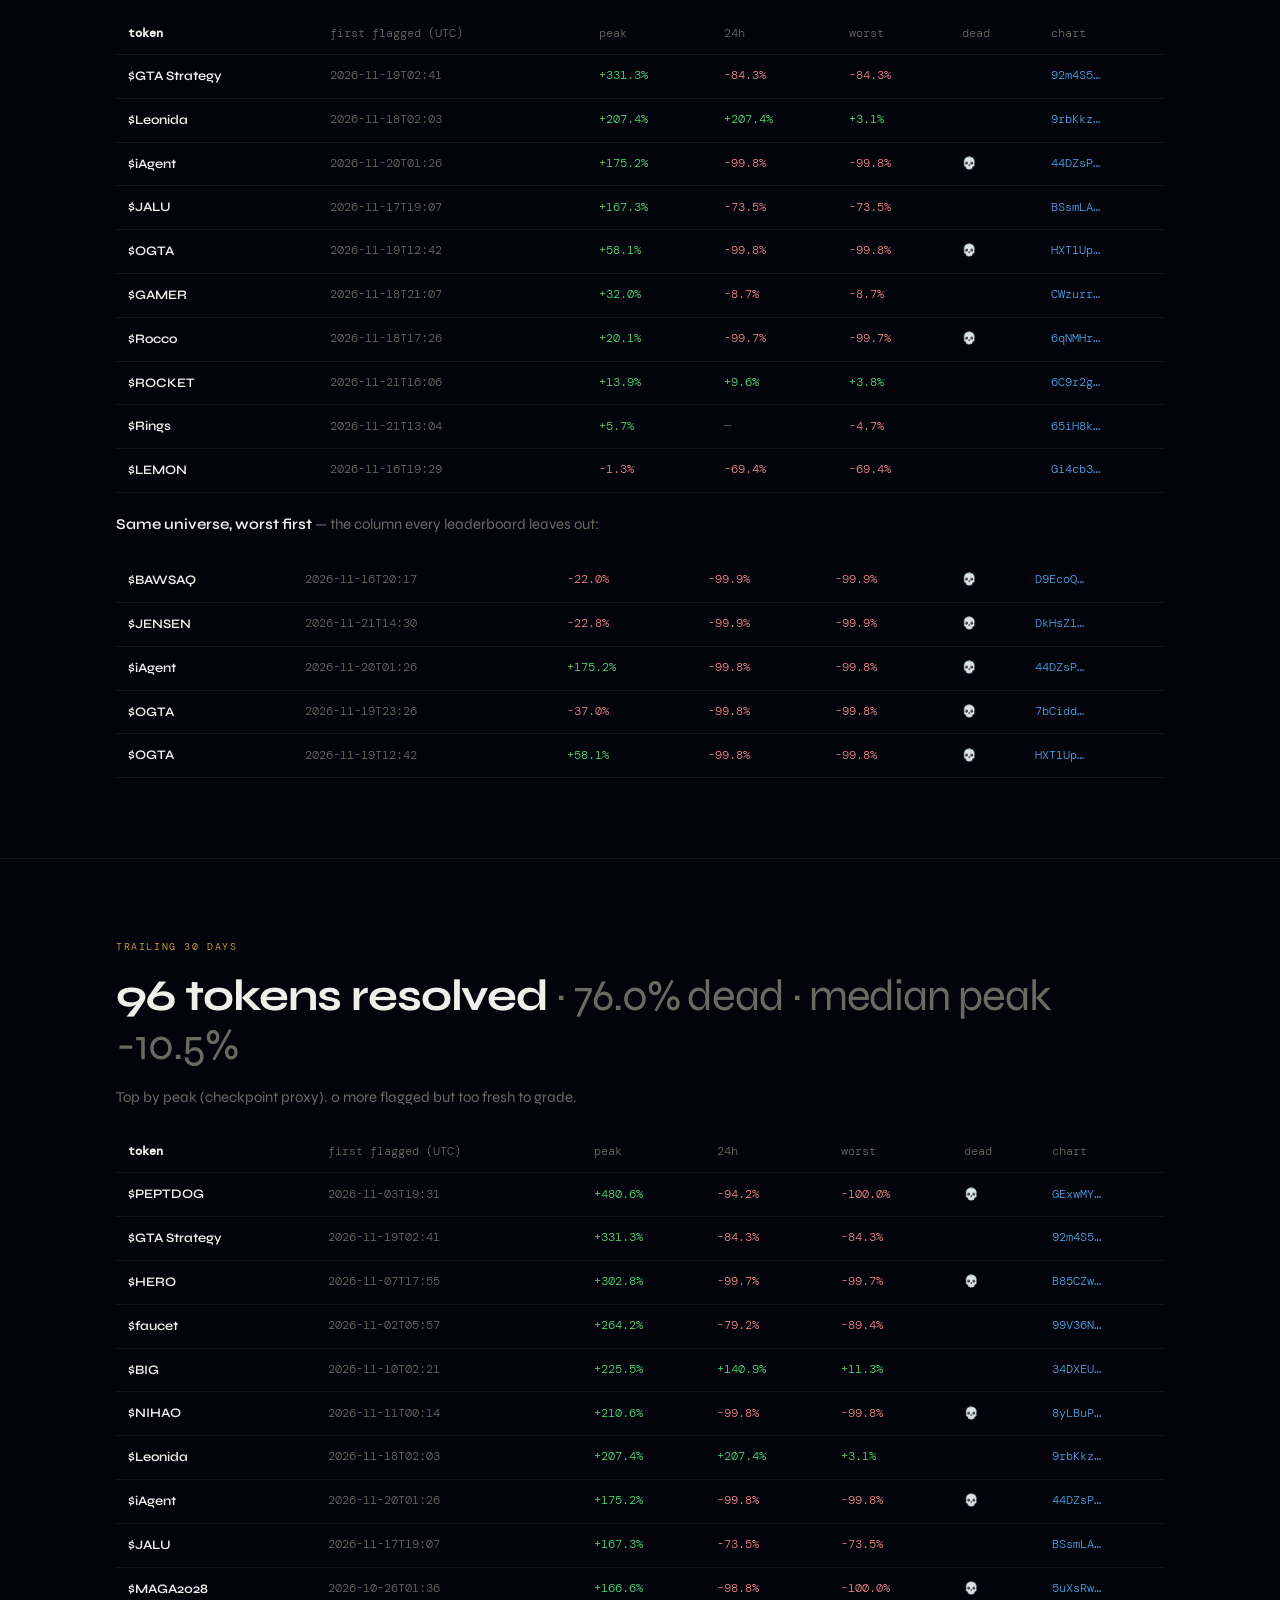
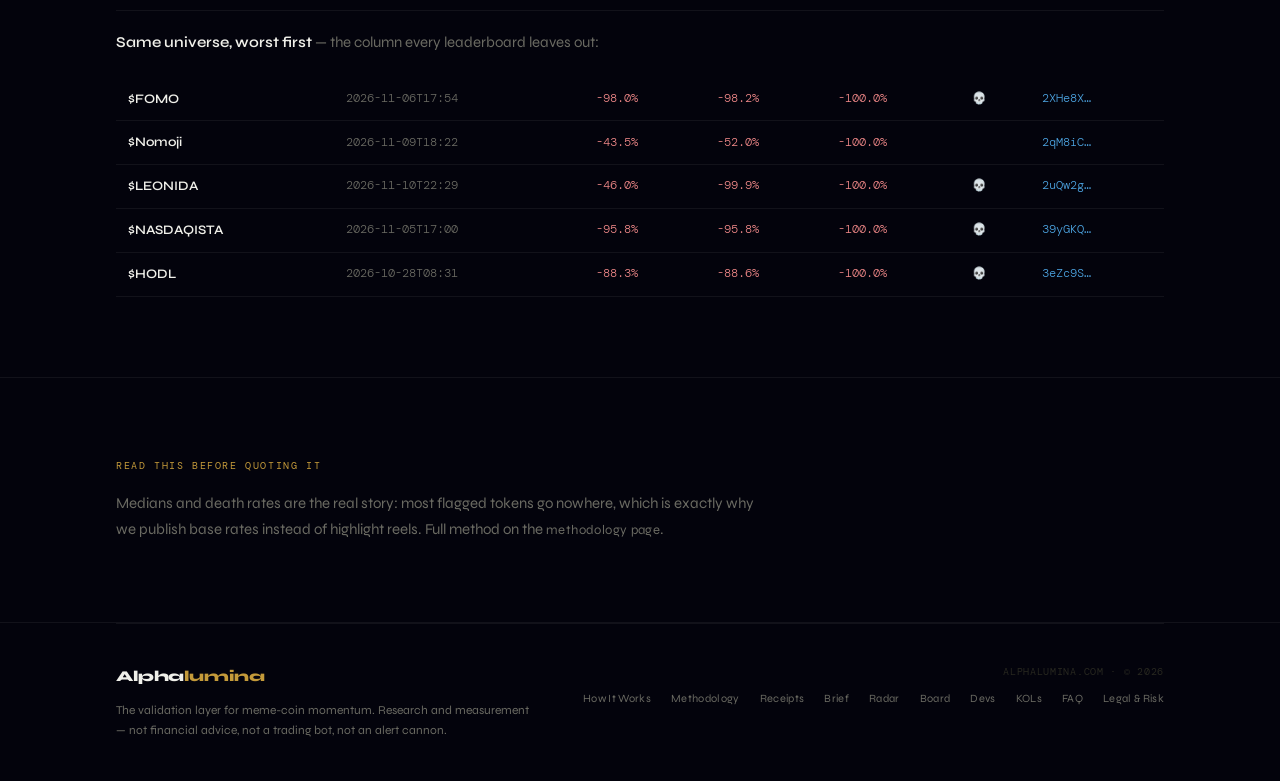
==== commit 0ee62355: "board: 2026-11-22 performance board (auto)" ====
--- a/board.html
+++ b/board.html
@@ -44,44 +44,44 @@
     <div class="stag">Performance Board · full universe</div>
     <h1>Winners <span class="dim">and losers. Same table.</span></h1>
     <p class="sp">Every token our engine tracked, measured from the moment it was first flagged — peak, 24h, and worst drawdown together. "Peak" is a checkpoint proxy (best logged window, not the tick high). Highlight reels show you their winners; a measurement layer shows you the whole distribution. Nothing here is financial advice.</p>
-    <p class="brief-meta" style="font-family:var(--mono);font-size:10px;letter-spacing:.12em;text-transform:uppercase;color:var(--fg2);margin-top:10px">generated 2026-11-21 18:05 UTC · entry = first flag in window · dead = −85% at 24h</p>
+    <p class="brief-meta" style="font-family:var(--mono);font-size:10px;letter-spacing:.12em;text-transform:uppercase;color:var(--fg2);margin-top:10px">generated 2026-11-22 18:05 UTC · entry = first flag in window · dead = −85% at 24h</p>
   </div>
 </header>
 
 <section class="section">
   <div class="wrap">
     <div class="stag">Trailing 24 hours</div>
-    <h2 class="sh">4 tokens resolved<span class="dim"> · 25.0% dead · median peak 10.2%</span></h2>
+    <h2 class="sh">6 tokens resolved<span class="dim"> · 16.7% dead · median peak -6.1%</span></h2>
     <p class="sp">Top by peak (checkpoint proxy). 0 more flagged but too fresh to grade.</p>
     <div class="table-scroll"><table class="btable">
       <tr><td class="mono" style="font-weight:600">token</td><td class="mono">first flagged (UTC)</td><td class="mono">peak</td><td class="mono">24h</td><td class="mono">worst</td><td class="mono">dead</td><td class="mono">chart</td></tr>
-      <tr><td>$iAgent</td><td class="mono">2026-11-20T01:26</td><td class="mono pos">+175.2%</td><td class="mono neg">-99.8%</td><td class="mono neg">-99.8%</td><td class="mono">💀</td><td class="mono"><a href="https://gmgn.ai/sol/token/44DZsPNJUtUyTkELAFYdwCpe82sEt12HZKrMgK1Spump" target="_blank" rel="noopener">44DZsP…</a></td></tr><tr><td>$ROCKET</td><td class="mono">2026-11-21T16:06</td><td class="mono pos">+10.2%</td><td class="mono">—</td><td class="mono pos">+3.8%</td><td class="mono"></td><td class="mono"><a href="https://gmgn.ai/sol/token/6C9r2gzu8Pr54hTevHo3x5gSj9JqtpApj7obJnrtpump" target="_blank" rel="noopener">6C9r2g…</a></td></tr><tr><td>$Rings</td><td class="mono">2026-11-21T13:04</td><td class="mono pos">+0.1%</td><td class="mono">—</td><td class="mono neg">-19.0%</td><td class="mono"></td><td class="mono"><a href="https://gmgn.ai/sol/token/65iH8k736QNhuUHm1tt8X7yJXpJ517HPPq8BrVdwring" target="_blank" rel="noopener">65iH8k…</a></td></tr><tr><td>$JENSEN</td><td class="mono">2026-11-21T14:30</td><td class="mono neg">-22.8%</td><td class="mono">—</td><td class="mono neg">-40.5%</td><td class="mono"></td><td class="mono"><a href="https://gmgn.ai/sol/token/DkHsZ1kjd2Fua8sgKE6PhHhyCdXYscbDVN7mAfiGpump" target="_blank" rel="noopener">DkHsZ1…</a></td></tr>
+      <tr><td>$ROCKET</td><td class="mono">2026-11-21T16:06</td><td class="mono pos">+13.9%</td><td class="mono pos">+9.6%</td><td class="mono pos">+3.8%</td><td class="mono"></td><td class="mono"><a href="https://gmgn.ai/sol/token/6C9r2gzu8Pr54hTevHo3x5gSj9JqtpApj7obJnrtpump" target="_blank" rel="noopener">6C9r2g…</a></td></tr><tr><td>$Rings</td><td class="mono">2026-11-21T13:04</td><td class="mono pos">+5.7%</td><td class="mono">—</td><td class="mono neg">-4.7%</td><td class="mono"></td><td class="mono"><a href="https://gmgn.ai/sol/token/65iH8k736QNhuUHm1tt8X7yJXpJ517HPPq8BrVdwring" target="_blank" rel="noopener">65iH8k…</a></td></tr><tr><td>$PUNANI</td><td class="mono">2026-11-21T19:06</td><td class="mono neg">-6.1%</td><td class="mono">—</td><td class="mono neg">-94.6%</td><td class="mono"></td><td class="mono"><a href="https://gmgn.ai/sol/token/2TngN4B7XaoGSKsYvttq5bFAdM4Z4xCSnuyRwGiFpump" target="_blank" rel="noopener">2TngN4…</a></td></tr><tr><td>$JENSEN</td><td class="mono">2026-11-21T14:30</td><td class="mono neg">-22.8%</td><td class="mono neg">-99.9%</td><td class="mono neg">-99.9%</td><td class="mono">💀</td><td class="mono"><a href="https://gmgn.ai/sol/token/DkHsZ1kjd2Fua8sgKE6PhHhyCdXYscbDVN7mAfiGpump" target="_blank" rel="noopener">DkHsZ1…</a></td></tr><tr><td>$STREETS</td><td class="mono">2026-11-22T03:46</td><td class="mono neg">-28.5%</td><td class="mono">—</td><td class="mono neg">-92.3%</td><td class="mono"></td><td class="mono"><a href="https://gmgn.ai/sol/token/82mseLFauphc2yutbaDGgViahquJ1jGVLpyof99xpump" target="_blank" rel="noopener">82mseL…</a></td></tr><tr><td>$JEREMY</td><td class="mono">2026-11-21T20:17</td><td class="mono neg">-31.0%</td><td class="mono">—</td><td class="mono neg">-98.9%</td><td class="mono"></td><td class="mono"><a href="https://gmgn.ai/sol/token/5vh1khFqXp2BdboRv7ycBknTeMEG9rT8kKqBk3BKpump" target="_blank" rel="noopener">5vh1kh…</a></td></tr>
     </table></div>
     <p class="sp" style="margin-top:18px"><strong>Same universe, worst first</strong> — the column every leaderboard leaves out:</p>
     <div class="table-scroll"><table class="btable">
-      <tr><td>$iAgent</td><td class="mono">2026-11-20T01:26</td><td class="mono pos">+175.2%</td><td class="mono neg">-99.8%</td><td class="mono neg">-99.8%</td><td class="mono">💀</td><td class="mono"><a href="https://gmgn.ai/sol/token/44DZsPNJUtUyTkELAFYdwCpe82sEt12HZKrMgK1Spump" target="_blank" rel="noopener">44DZsP…</a></td></tr><tr><td>$JENSEN</td><td class="mono">2026-11-21T14:30</td><td class="mono neg">-22.8%</td><td class="mono">—</td><td class="mono neg">-40.5%</td><td class="mono"></td><td class="mono"><a href="https://gmgn.ai/sol/token/DkHsZ1kjd2Fua8sgKE6PhHhyCdXYscbDVN7mAfiGpump" target="_blank" rel="noopener">DkHsZ1…</a></td></tr><tr><td>$Rings</td><td class="mono">2026-11-21T13:04</td><td class="mono pos">+0.1%</td><td class="mono">—</td><td class="mono neg">-19.0%</td><td class="mono"></td><td class="mono"><a href="https://gmgn.ai/sol/token/65iH8k736QNhuUHm1tt8X7yJXpJ517HPPq8BrVdwring" target="_blank" rel="noopener">65iH8k…</a></td></tr><tr><td>$ROCKET</td><td class="mono">2026-11-21T16:06</td><td class="mono pos">+10.2%</td><td class="mono">—</td><td class="mono pos">+3.8%</td><td class="mono"></td><td class="mono"><a href="https://gmgn.ai/sol/token/6C9r2gzu8Pr54hTevHo3x5gSj9JqtpApj7obJnrtpump" target="_blank" rel="noopener">6C9r2g…</a></td></tr>
+      <tr><td>$JENSEN</td><td class="mono">2026-11-21T14:30</td><td class="mono neg">-22.8%</td><td class="mono neg">-99.9%</td><td class="mono neg">-99.9%</td><td class="mono">💀</td><td class="mono"><a href="https://gmgn.ai/sol/token/DkHsZ1kjd2Fua8sgKE6PhHhyCdXYscbDVN7mAfiGpump" target="_blank" rel="noopener">DkHsZ1…</a></td></tr><tr><td>$JEREMY</td><td class="mono">2026-11-21T20:17</td><td class="mono neg">-31.0%</td><td class="mono">—</td><td class="mono neg">-98.9%</td><td class="mono"></td><td class="mono"><a href="https://gmgn.ai/sol/token/5vh1khFqXp2BdboRv7ycBknTeMEG9rT8kKqBk3BKpump" target="_blank" rel="noopener">5vh1kh…</a></td></tr><tr><td>$PUNANI</td><td class="mono">2026-11-21T19:06</td><td class="mono neg">-6.1%</td><td class="mono">—</td><td class="mono neg">-94.6%</td><td class="mono"></td><td class="mono"><a href="https://gmgn.ai/sol/token/2TngN4B7XaoGSKsYvttq5bFAdM4Z4xCSnuyRwGiFpump" target="_blank" rel="noopener">2TngN4…</a></td></tr><tr><td>$STREETS</td><td class="mono">2026-11-22T03:46</td><td class="mono neg">-28.5%</td><td class="mono">—</td><td class="mono neg">-92.3%</td><td class="mono"></td><td class="mono"><a href="https://gmgn.ai/sol/token/82mseLFauphc2yutbaDGgViahquJ1jGVLpyof99xpump" target="_blank" rel="noopener">82mseL…</a></td></tr><tr><td>$Rings</td><td class="mono">2026-11-21T13:04</td><td class="mono pos">+5.7%</td><td class="mono">—</td><td class="mono neg">-4.7%</td><td class="mono"></td><td class="mono"><a href="https://gmgn.ai/sol/token/65iH8k736QNhuUHm1tt8X7yJXpJ517HPPq8BrVdwring" target="_blank" rel="noopener">65iH8k…</a></td></tr>
     </table></div>
   </div>
 </section>
 <section class="section">
   <div class="wrap">
     <div class="stag">Trailing 7 days</div>
-    <h2 class="sh">22 tokens resolved<span class="dim"> · 54.5% dead · median peak -10.5%</span></h2>
+    <h2 class="sh">23 tokens resolved<span class="dim"> · 47.8% dead · median peak -10.5%</span></h2>
     <p class="sp">Top by peak (checkpoint proxy). 0 more flagged but too fresh to grade.</p>
     <div class="table-scroll"><table class="btable">
       <tr><td class="mono" style="font-weight:600">token</td><td class="mono">first flagged (UTC)</td><td class="mono">peak</td><td class="mono">24h</td><td class="mono">worst</td><td class="mono">dead</td><td class="mono">chart</td></tr>
-      <tr><td>$GTA Strategy </td><td class="mono">2026-11-19T02:41</td><td class="mono pos">+331.3%</td><td class="mono neg">-84.3%</td><td class="mono neg">-84.3%</td><td class="mono"></td><td class="mono"><a href="https://gmgn.ai/sol/token/92m4S52bu3dZyqzPmPStu8Krz6JcpzHdsG4D5QBqpump" target="_blank" rel="noopener">92m4S5…</a></td></tr><tr><td>$Leonida</td><td class="mono">2026-11-18T02:03</td><td class="mono pos">+207.4%</td><td class="mono pos">+207.4%</td><td class="mono pos">+3.1%</td><td class="mono"></td><td class="mono"><a href="https://gmgn.ai/sol/token/9rbKkz2BDQBVgZmrHY6d7PTq2ge91gkpEyE4y9PPpump" target="_blank" rel="noopener">9rbKkz…</a></td></tr><tr><td>$iAgent</td><td class="mono">2026-11-20T01:26</td><td class="mono pos">+175.2%</td><td class="mono neg">-99.8%</td><td class="mono neg">-99.8%</td><td class="mono">💀</td><td class="mono"><a href="https://gmgn.ai/sol/token/44DZsPNJUtUyTkELAFYdwCpe82sEt12HZKrMgK1Spump" target="_blank" rel="noopener">44DZsP…</a></td></tr><tr><td>$JALU</td><td class="mono">2026-11-17T19:07</td><td class="mono pos">+167.3%</td><td class="mono neg">-73.5%</td><td class="mono neg">-73.5%</td><td class="mono"></td><td class="mono"><a href="https://gmgn.ai/sol/token/BSsmLA6UN8fzJ8qUkV4KwC5LxR7ab3TaUtcwvAyJpump" target="_blank" rel="noopener">BSsmLA…</a></td></tr><tr><td>$OGTA</td><td class="mono">2026-11-19T12:42</td><td class="mono pos">+58.1%</td><td class="mono neg">-99.8%</td><td class="mono neg">-99.8%</td><td class="mono">💀</td><td class="mono"><a href="https://gmgn.ai/sol/token/HXT1UpmDkHmphFDrs3JWR3WHpsnoueCyABArTo7Apump" target="_blank" rel="noopener">HXT1Up…</a></td></tr><tr><td>$GAMER</td><td class="mono">2026-11-18T21:07</td><td class="mono pos">+32.0%</td><td class="mono neg">-8.7%</td><td class="mono neg">-8.7%</td><td class="mono"></td><td class="mono"><a href="https://gmgn.ai/sol/token/CWzurrQNhzHvStoAiB1uc2WS7tVDisxZBVSB3oHSpump" target="_blank" rel="noopener">CWzurr…</a></td></tr><tr><td>$Rocco</td><td class="mono">2026-11-18T17:26</td><td class="mono pos">+20.1%</td><td class="mono neg">-99.7%</td><td class="mono neg">-99.7%</td><td class="mono">💀</td><td class="mono"><a href="https://gmgn.ai/sol/token/6qNMHrswqq4tB9aSBCa66orADDH3vYRcoQiS2XnJpump" target="_blank" rel="noopener">6qNMHr…</a></td></tr><tr><td>$ROCKET</td><td class="mono">2026-11-21T16:06</td><td class="mono pos">+10.2%</td><td class="mono">—</td><td class="mono pos">+3.8%</td><td class="mono"></td><td class="mono"><a href="https://gmgn.ai/sol/token/6C9r2gzu8Pr54hTevHo3x5gSj9JqtpApj7obJnrtpump" target="_blank" rel="noopener">6C9r2g…</a></td></tr><tr><td>$Rings</td><td class="mono">2026-11-21T13:04</td><td class="mono pos">+0.1%</td><td class="mono">—</td><td class="mono neg">-19.0%</td><td class="mono"></td><td class="mono"><a href="https://gmgn.ai/sol/token/65iH8k736QNhuUHm1tt8X7yJXpJ517HPPq8BrVdwring" target="_blank" rel="noopener">65iH8k…</a></td></tr><tr><td>$LEMON</td><td class="mono">2026-11-16T19:29</td><td class="mono neg">-1.3%</td><td class="mono neg">-69.4%</td><td class="mono neg">-69.4%</td><td class="mono"></td><td class="mono"><a href="https://gmgn.ai/sol/token/Gi4cb3A4traf2rSkhJh6oqtLpPGwVhZonif1xAEEpump" target="_blank" rel="noopener">Gi4cb3…</a></td></tr>
+      <tr><td>$GTA Strategy </td><td class="mono">2026-11-19T02:41</td><td class="mono pos">+331.3%</td><td class="mono neg">-84.3%</td><td class="mono neg">-84.3%</td><td class="mono"></td><td class="mono"><a href="https://gmgn.ai/sol/token/92m4S52bu3dZyqzPmPStu8Krz6JcpzHdsG4D5QBqpump" target="_blank" rel="noopener">92m4S5…</a></td></tr><tr><td>$Leonida</td><td class="mono">2026-11-18T02:03</td><td class="mono pos">+207.4%</td><td class="mono pos">+207.4%</td><td class="mono pos">+3.1%</td><td class="mono"></td><td class="mono"><a href="https://gmgn.ai/sol/token/9rbKkz2BDQBVgZmrHY6d7PTq2ge91gkpEyE4y9PPpump" target="_blank" rel="noopener">9rbKkz…</a></td></tr><tr><td>$iAgent</td><td class="mono">2026-11-20T01:26</td><td class="mono pos">+175.2%</td><td class="mono neg">-99.8%</td><td class="mono neg">-99.8%</td><td class="mono">💀</td><td class="mono"><a href="https://gmgn.ai/sol/token/44DZsPNJUtUyTkELAFYdwCpe82sEt12HZKrMgK1Spump" target="_blank" rel="noopener">44DZsP…</a></td></tr><tr><td>$JALU</td><td class="mono">2026-11-17T19:07</td><td class="mono pos">+167.3%</td><td class="mono neg">-73.5%</td><td class="mono neg">-73.5%</td><td class="mono"></td><td class="mono"><a href="https://gmgn.ai/sol/token/BSsmLA6UN8fzJ8qUkV4KwC5LxR7ab3TaUtcwvAyJpump" target="_blank" rel="noopener">BSsmLA…</a></td></tr><tr><td>$OGTA</td><td class="mono">2026-11-19T12:42</td><td class="mono pos">+58.1%</td><td class="mono neg">-99.8%</td><td class="mono neg">-99.8%</td><td class="mono">💀</td><td class="mono"><a href="https://gmgn.ai/sol/token/HXT1UpmDkHmphFDrs3JWR3WHpsnoueCyABArTo7Apump" target="_blank" rel="noopener">HXT1Up…</a></td></tr><tr><td>$GAMER</td><td class="mono">2026-11-18T21:07</td><td class="mono pos">+32.0%</td><td class="mono neg">-8.7%</td><td class="mono neg">-8.7%</td><td class="mono"></td><td class="mono"><a href="https://gmgn.ai/sol/token/CWzurrQNhzHvStoAiB1uc2WS7tVDisxZBVSB3oHSpump" target="_blank" rel="noopener">CWzurr…</a></td></tr><tr><td>$Rocco</td><td class="mono">2026-11-18T17:26</td><td class="mono pos">+20.1%</td><td class="mono neg">-99.7%</td><td class="mono neg">-99.7%</td><td class="mono">💀</td><td class="mono"><a href="https://gmgn.ai/sol/token/6qNMHrswqq4tB9aSBCa66orADDH3vYRcoQiS2XnJpump" target="_blank" rel="noopener">6qNMHr…</a></td></tr><tr><td>$ROCKET</td><td class="mono">2026-11-21T16:06</td><td class="mono pos">+13.9%</td><td class="mono pos">+9.6%</td><td class="mono pos">+3.8%</td><td class="mono"></td><td class="mono"><a href="https://gmgn.ai/sol/token/6C9r2gzu8Pr54hTevHo3x5gSj9JqtpApj7obJnrtpump" target="_blank" rel="noopener">6C9r2g…</a></td></tr><tr><td>$Rings</td><td class="mono">2026-11-21T13:04</td><td class="mono pos">+5.7%</td><td class="mono">—</td><td class="mono neg">-4.7%</td><td class="mono"></td><td class="mono"><a href="https://gmgn.ai/sol/token/65iH8k736QNhuUHm1tt8X7yJXpJ517HPPq8BrVdwring" target="_blank" rel="noopener">65iH8k…</a></td></tr><tr><td>$LEMON</td><td class="mono">2026-11-16T19:29</td><td class="mono neg">-1.3%</td><td class="mono neg">-69.4%</td><td class="mono neg">-69.4%</td><td class="mono"></td><td class="mono"><a href="https://gmgn.ai/sol/token/Gi4cb3A4traf2rSkhJh6oqtLpPGwVhZonif1xAEEpump" target="_blank" rel="noopener">Gi4cb3…</a></td></tr>
     </table></div>
     <p class="sp" style="margin-top:18px"><strong>Same universe, worst first</strong> — the column every leaderboard leaves out:</p>
     <div class="table-scroll"><table class="btable">
-      <tr><td>$Ballfin</td><td class="mono">2026-11-14T14:51</td><td class="mono neg">-99.5%</td><td class="mono neg">-99.6%</td><td class="mono neg">-100.0%</td><td class="mono">💀</td><td class="mono"><a href="https://gmgn.ai/sol/token/6T8QbFuULVxy2BC9kPa7QAvJ5jQSi8xrjBFhzrfFpump" target="_blank" rel="noopener">6T8QbF…</a></td></tr><tr><td>$BAWSAQ</td><td class="mono">2026-11-16T20:17</td><td class="mono neg">-22.0%</td><td class="mono neg">-99.9%</td><td class="mono neg">-99.9%</td><td class="mono">💀</td><td class="mono"><a href="https://gmgn.ai/sol/token/D9EcoQZeAytCrF1kQFSpRNpoPhibJUvJcmRHXhubpump" target="_blank" rel="noopener">D9EcoQ…</a></td></tr><tr><td>$iAgent</td><td class="mono">2026-11-20T01:26</td><td class="mono pos">+175.2%</td><td class="mono neg">-99.8%</td><td class="mono neg">-99.8%</td><td class="mono">💀</td><td class="mono"><a href="https://gmgn.ai/sol/token/44DZsPNJUtUyTkELAFYdwCpe82sEt12HZKrMgK1Spump" target="_blank" rel="noopener">44DZsP…</a></td></tr><tr><td>$OGTA</td><td class="mono">2026-11-19T23:26</td><td class="mono neg">-37.0%</td><td class="mono neg">-99.8%</td><td class="mono neg">-99.8%</td><td class="mono">💀</td><td class="mono"><a href="https://gmgn.ai/sol/token/7bCiddGLe5aM8HE2pigT9jsqkmC1HSPxyXN6GkHEpump" target="_blank" rel="noopener">7bCidd…</a></td></tr><tr><td>$OGTA</td><td class="mono">2026-11-19T12:42</td><td class="mono pos">+58.1%</td><td class="mono neg">-99.8%</td><td class="mono neg">-99.8%</td><td class="mono">💀</td><td class="mono"><a href="https://gmgn.ai/sol/token/HXT1UpmDkHmphFDrs3JWR3WHpsnoueCyABArTo7Apump" target="_blank" rel="noopener">HXT1Up…</a></td></tr>
+      <tr><td>$BAWSAQ</td><td class="mono">2026-11-16T20:17</td><td class="mono neg">-22.0%</td><td class="mono neg">-99.9%</td><td class="mono neg">-99.9%</td><td class="mono">💀</td><td class="mono"><a href="https://gmgn.ai/sol/token/D9EcoQZeAytCrF1kQFSpRNpoPhibJUvJcmRHXhubpump" target="_blank" rel="noopener">D9EcoQ…</a></td></tr><tr><td>$JENSEN</td><td class="mono">2026-11-21T14:30</td><td class="mono neg">-22.8%</td><td class="mono neg">-99.9%</td><td class="mono neg">-99.9%</td><td class="mono">💀</td><td class="mono"><a href="https://gmgn.ai/sol/token/DkHsZ1kjd2Fua8sgKE6PhHhyCdXYscbDVN7mAfiGpump" target="_blank" rel="noopener">DkHsZ1…</a></td></tr><tr><td>$iAgent</td><td class="mono">2026-11-20T01:26</td><td class="mono pos">+175.2%</td><td class="mono neg">-99.8%</td><td class="mono neg">-99.8%</td><td class="mono">💀</td><td class="mono"><a href="https://gmgn.ai/sol/token/44DZsPNJUtUyTkELAFYdwCpe82sEt12HZKrMgK1Spump" target="_blank" rel="noopener">44DZsP…</a></td></tr><tr><td>$OGTA</td><td class="mono">2026-11-19T23:26</td><td class="mono neg">-37.0%</td><td class="mono neg">-99.8%</td><td class="mono neg">-99.8%</td><td class="mono">💀</td><td class="mono"><a href="https://gmgn.ai/sol/token/7bCiddGLe5aM8HE2pigT9jsqkmC1HSPxyXN6GkHEpump" target="_blank" rel="noopener">7bCidd…</a></td></tr><tr><td>$OGTA</td><td class="mono">2026-11-19T12:42</td><td class="mono pos">+58.1%</td><td class="mono neg">-99.8%</td><td class="mono neg">-99.8%</td><td class="mono">💀</td><td class="mono"><a href="https://gmgn.ai/sol/token/HXT1UpmDkHmphFDrs3JWR3WHpsnoueCyABArTo7Apump" target="_blank" rel="noopener">HXT1Up…</a></td></tr>
     </table></div>
   </div>
 </section>
 <section class="section">
   <div class="wrap">
     <div class="stag">Trailing 30 days</div>
-    <h2 class="sh">93 tokens resolved<span class="dim"> · 77.4% dead · median peak -10.5%</span></h2>
+    <h2 class="sh">96 tokens resolved<span class="dim"> · 76.0% dead · median peak -10.5%</span></h2>
     <p class="sp">Top by peak (checkpoint proxy). 0 more flagged but too fresh to grade.</p>
     <div class="table-scroll"><table class="btable">
       <tr><td class="mono" style="font-weight:600">token</td><td class="mono">first flagged (UTC)</td><td class="mono">peak</td><td class="mono">24h</td><td class="mono">worst</td><td class="mono">dead</td><td class="mono">chart</td></tr>
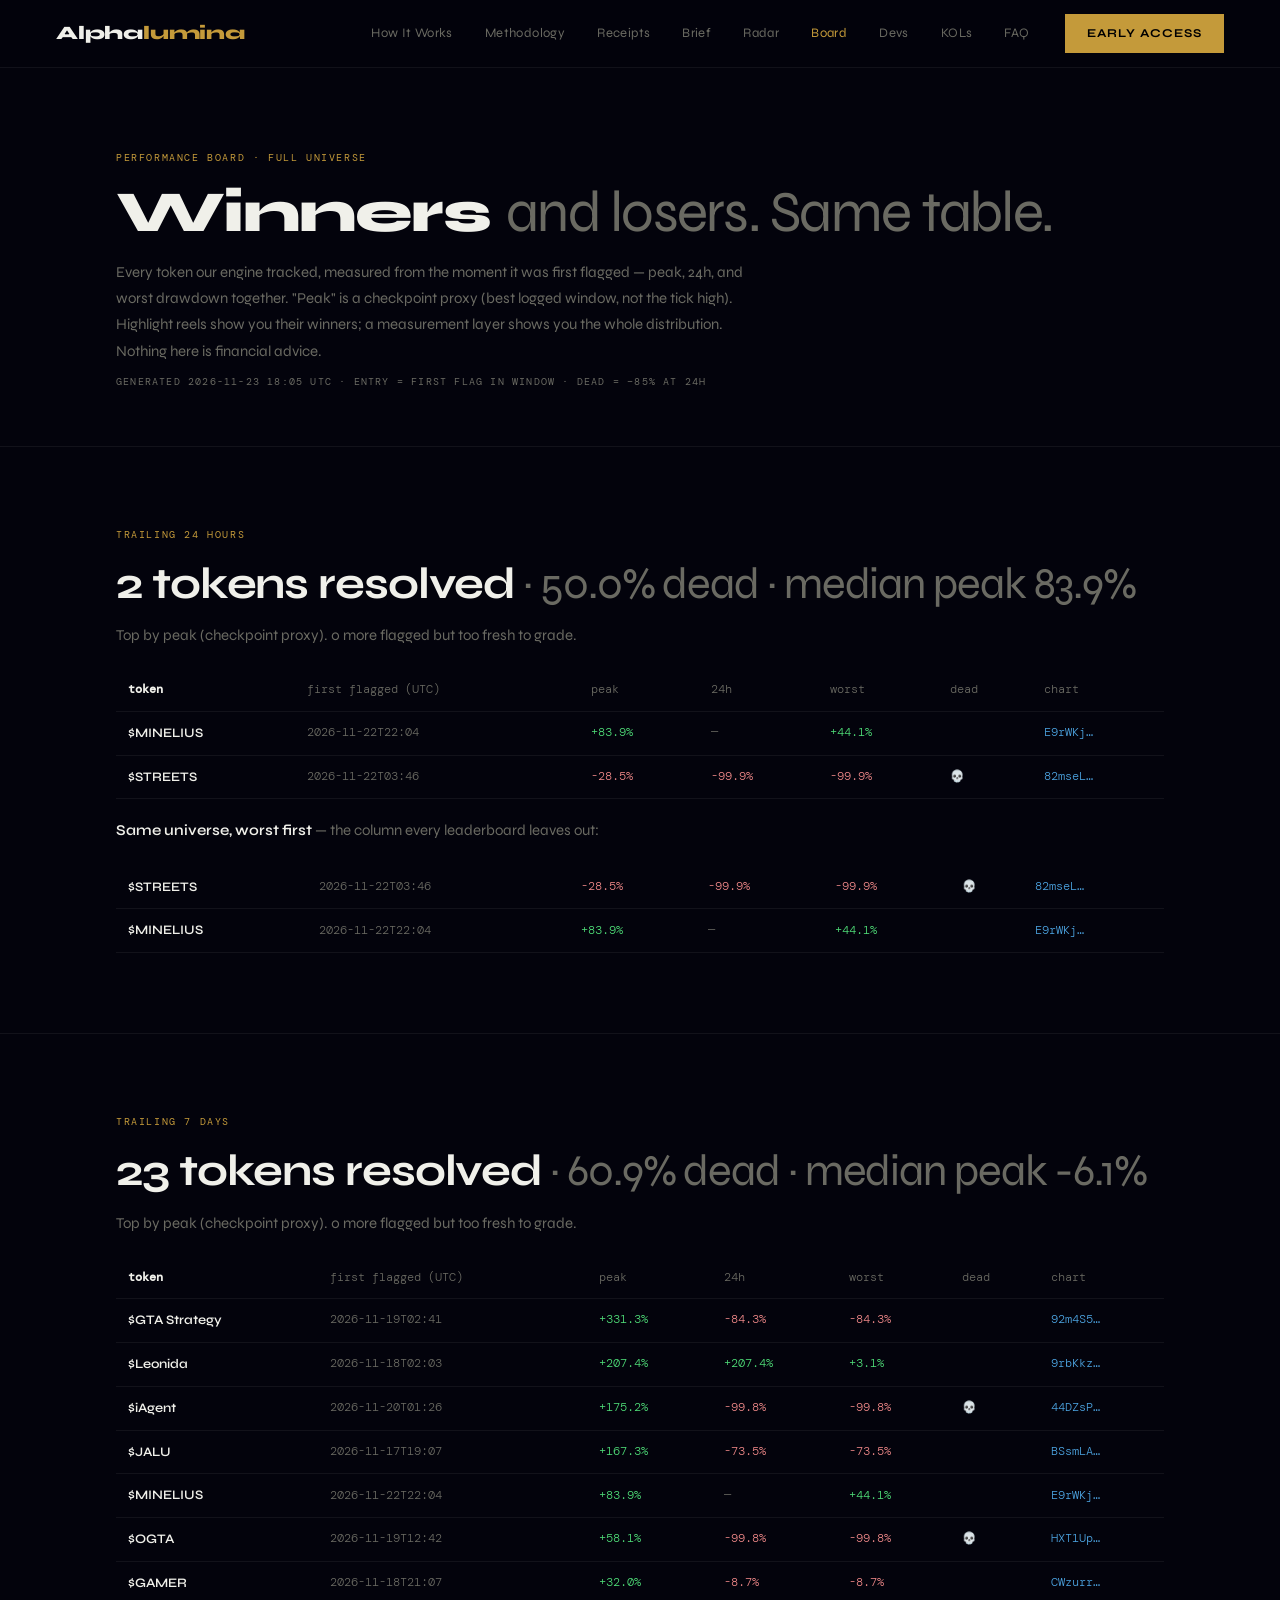
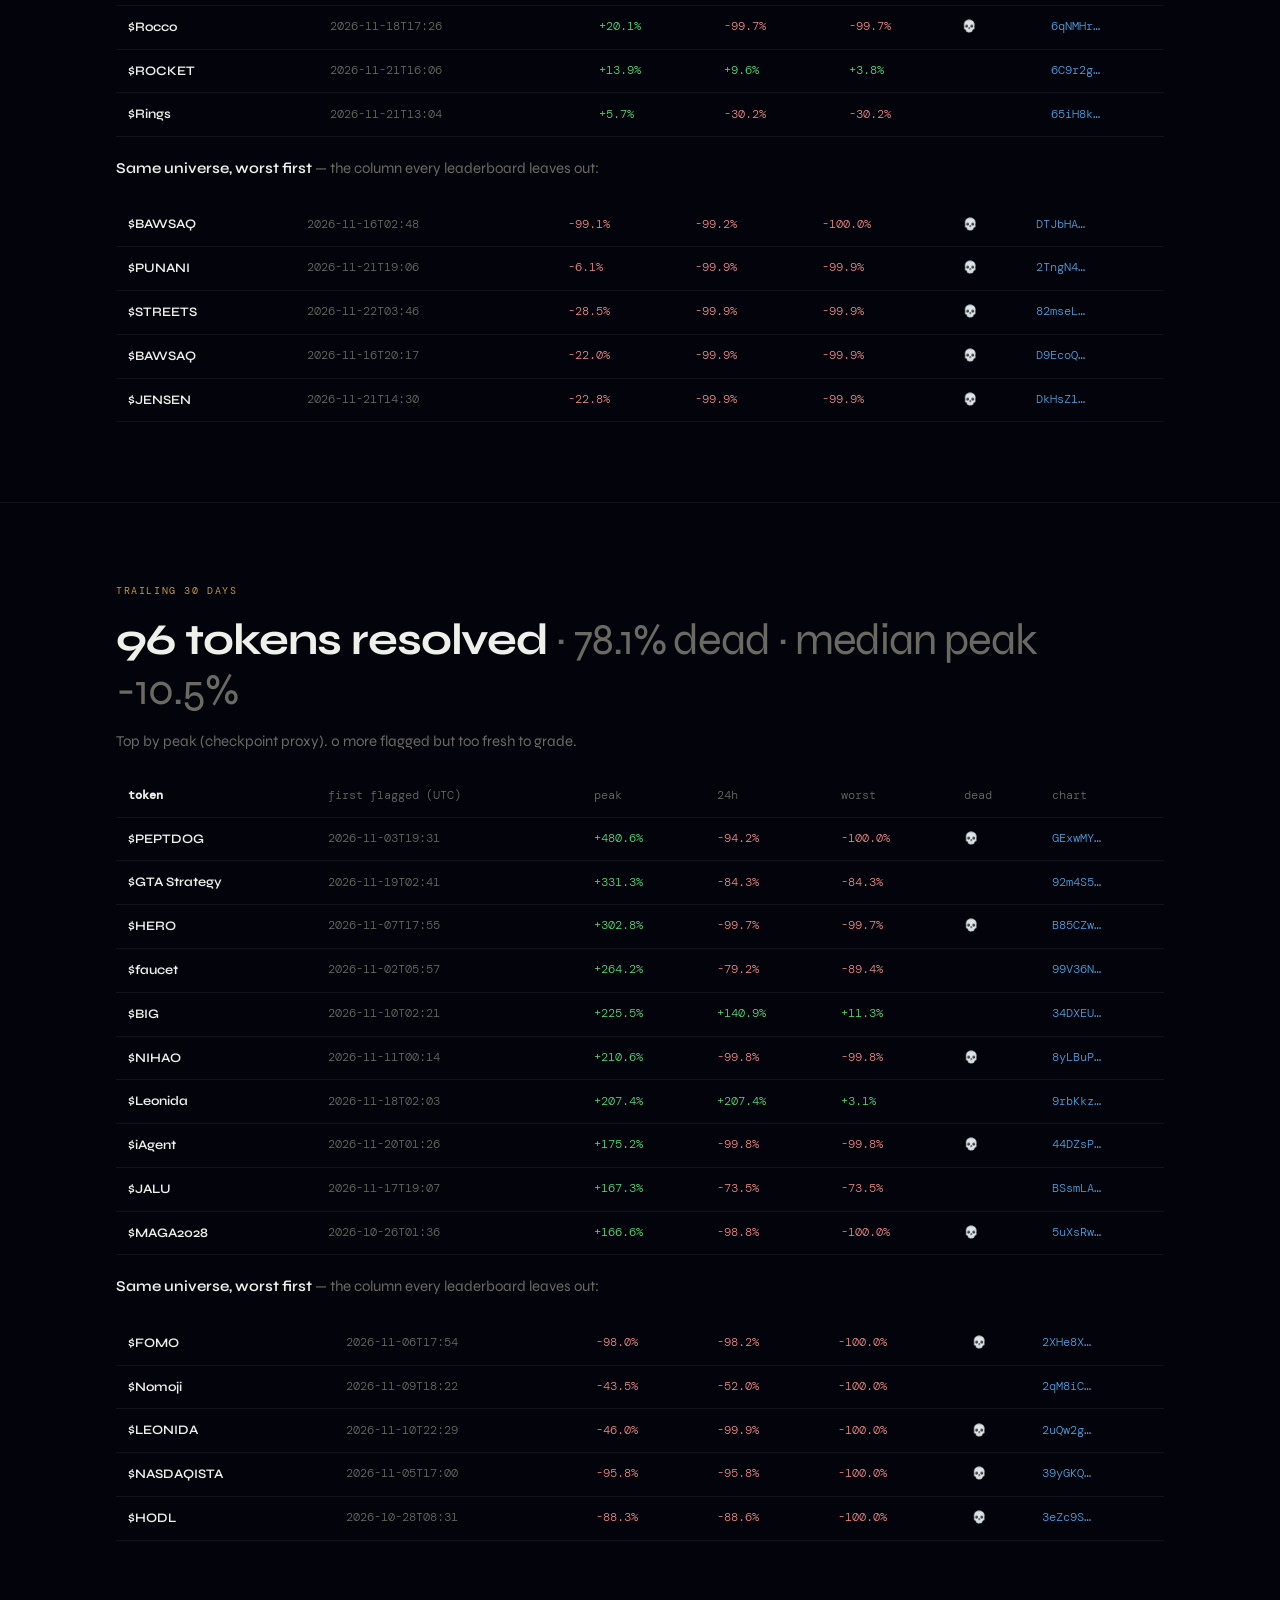
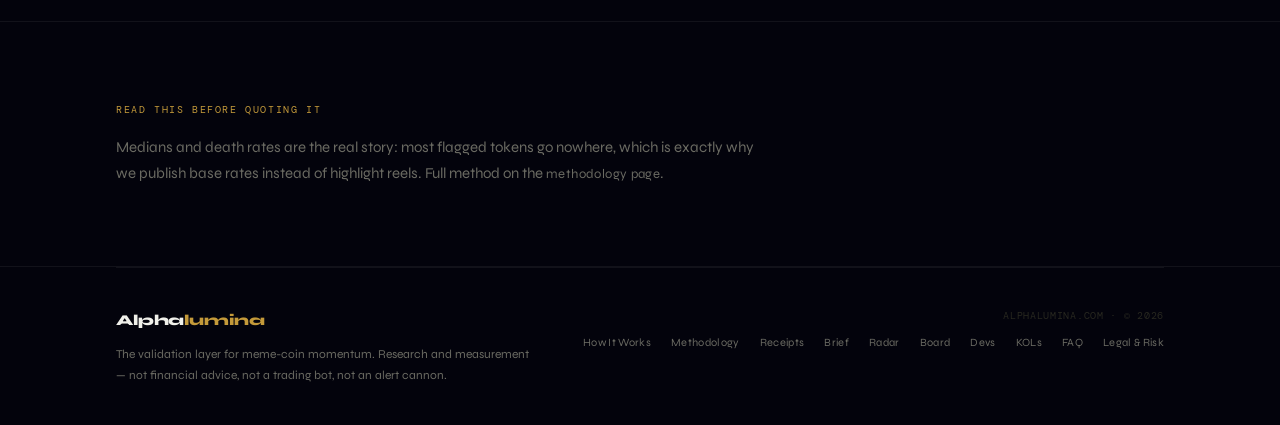
==== commit 20cf8f4b: "board: 2026-11-23 performance board (auto)" ====
--- a/board.html
+++ b/board.html
@@ -44,44 +44,44 @@
     <div class="stag">Performance Board · full universe</div>
     <h1>Winners <span class="dim">and losers. Same table.</span></h1>
     <p class="sp">Every token our engine tracked, measured from the moment it was first flagged — peak, 24h, and worst drawdown together. "Peak" is a checkpoint proxy (best logged window, not the tick high). Highlight reels show you their winners; a measurement layer shows you the whole distribution. Nothing here is financial advice.</p>
-    <p class="brief-meta" style="font-family:var(--mono);font-size:10px;letter-spacing:.12em;text-transform:uppercase;color:var(--fg2);margin-top:10px">generated 2026-11-22 18:05 UTC · entry = first flag in window · dead = −85% at 24h</p>
+    <p class="brief-meta" style="font-family:var(--mono);font-size:10px;letter-spacing:.12em;text-transform:uppercase;color:var(--fg2);margin-top:10px">generated 2026-11-23 18:05 UTC · entry = first flag in window · dead = −85% at 24h</p>
   </div>
 </header>
 
 <section class="section">
   <div class="wrap">
     <div class="stag">Trailing 24 hours</div>
-    <h2 class="sh">6 tokens resolved<span class="dim"> · 16.7% dead · median peak -6.1%</span></h2>
+    <h2 class="sh">2 tokens resolved<span class="dim"> · 50.0% dead · median peak 83.9%</span></h2>
     <p class="sp">Top by peak (checkpoint proxy). 0 more flagged but too fresh to grade.</p>
     <div class="table-scroll"><table class="btable">
       <tr><td class="mono" style="font-weight:600">token</td><td class="mono">first flagged (UTC)</td><td class="mono">peak</td><td class="mono">24h</td><td class="mono">worst</td><td class="mono">dead</td><td class="mono">chart</td></tr>
-      <tr><td>$ROCKET</td><td class="mono">2026-11-21T16:06</td><td class="mono pos">+13.9%</td><td class="mono pos">+9.6%</td><td class="mono pos">+3.8%</td><td class="mono"></td><td class="mono"><a href="https://gmgn.ai/sol/token/6C9r2gzu8Pr54hTevHo3x5gSj9JqtpApj7obJnrtpump" target="_blank" rel="noopener">6C9r2g…</a></td></tr><tr><td>$Rings</td><td class="mono">2026-11-21T13:04</td><td class="mono pos">+5.7%</td><td class="mono">—</td><td class="mono neg">-4.7%</td><td class="mono"></td><td class="mono"><a href="https://gmgn.ai/sol/token/65iH8k736QNhuUHm1tt8X7yJXpJ517HPPq8BrVdwring" target="_blank" rel="noopener">65iH8k…</a></td></tr><tr><td>$PUNANI</td><td class="mono">2026-11-21T19:06</td><td class="mono neg">-6.1%</td><td class="mono">—</td><td class="mono neg">-94.6%</td><td class="mono"></td><td class="mono"><a href="https://gmgn.ai/sol/token/2TngN4B7XaoGSKsYvttq5bFAdM4Z4xCSnuyRwGiFpump" target="_blank" rel="noopener">2TngN4…</a></td></tr><tr><td>$JENSEN</td><td class="mono">2026-11-21T14:30</td><td class="mono neg">-22.8%</td><td class="mono neg">-99.9%</td><td class="mono neg">-99.9%</td><td class="mono">💀</td><td class="mono"><a href="https://gmgn.ai/sol/token/DkHsZ1kjd2Fua8sgKE6PhHhyCdXYscbDVN7mAfiGpump" target="_blank" rel="noopener">DkHsZ1…</a></td></tr><tr><td>$STREETS</td><td class="mono">2026-11-22T03:46</td><td class="mono neg">-28.5%</td><td class="mono">—</td><td class="mono neg">-92.3%</td><td class="mono"></td><td class="mono"><a href="https://gmgn.ai/sol/token/82mseLFauphc2yutbaDGgViahquJ1jGVLpyof99xpump" target="_blank" rel="noopener">82mseL…</a></td></tr><tr><td>$JEREMY</td><td class="mono">2026-11-21T20:17</td><td class="mono neg">-31.0%</td><td class="mono">—</td><td class="mono neg">-98.9%</td><td class="mono"></td><td class="mono"><a href="https://gmgn.ai/sol/token/5vh1khFqXp2BdboRv7ycBknTeMEG9rT8kKqBk3BKpump" target="_blank" rel="noopener">5vh1kh…</a></td></tr>
+      <tr><td>$MINELIUS</td><td class="mono">2026-11-22T22:04</td><td class="mono pos">+83.9%</td><td class="mono">—</td><td class="mono pos">+44.1%</td><td class="mono"></td><td class="mono"><a href="https://gmgn.ai/sol/token/E9rWKjVhHMxQkxfREr7Li8Yy46rVcWiWHoKVQAe9pump" target="_blank" rel="noopener">E9rWKj…</a></td></tr><tr><td>$STREETS</td><td class="mono">2026-11-22T03:46</td><td class="mono neg">-28.5%</td><td class="mono neg">-99.9%</td><td class="mono neg">-99.9%</td><td class="mono">💀</td><td class="mono"><a href="https://gmgn.ai/sol/token/82mseLFauphc2yutbaDGgViahquJ1jGVLpyof99xpump" target="_blank" rel="noopener">82mseL…</a></td></tr>
     </table></div>
     <p class="sp" style="margin-top:18px"><strong>Same universe, worst first</strong> — the column every leaderboard leaves out:</p>
     <div class="table-scroll"><table class="btable">
-      <tr><td>$JENSEN</td><td class="mono">2026-11-21T14:30</td><td class="mono neg">-22.8%</td><td class="mono neg">-99.9%</td><td class="mono neg">-99.9%</td><td class="mono">💀</td><td class="mono"><a href="https://gmgn.ai/sol/token/DkHsZ1kjd2Fua8sgKE6PhHhyCdXYscbDVN7mAfiGpump" target="_blank" rel="noopener">DkHsZ1…</a></td></tr><tr><td>$JEREMY</td><td class="mono">2026-11-21T20:17</td><td class="mono neg">-31.0%</td><td class="mono">—</td><td class="mono neg">-98.9%</td><td class="mono"></td><td class="mono"><a href="https://gmgn.ai/sol/token/5vh1khFqXp2BdboRv7ycBknTeMEG9rT8kKqBk3BKpump" target="_blank" rel="noopener">5vh1kh…</a></td></tr><tr><td>$PUNANI</td><td class="mono">2026-11-21T19:06</td><td class="mono neg">-6.1%</td><td class="mono">—</td><td class="mono neg">-94.6%</td><td class="mono"></td><td class="mono"><a href="https://gmgn.ai/sol/token/2TngN4B7XaoGSKsYvttq5bFAdM4Z4xCSnuyRwGiFpump" target="_blank" rel="noopener">2TngN4…</a></td></tr><tr><td>$STREETS</td><td class="mono">2026-11-22T03:46</td><td class="mono neg">-28.5%</td><td class="mono">—</td><td class="mono neg">-92.3%</td><td class="mono"></td><td class="mono"><a href="https://gmgn.ai/sol/token/82mseLFauphc2yutbaDGgViahquJ1jGVLpyof99xpump" target="_blank" rel="noopener">82mseL…</a></td></tr><tr><td>$Rings</td><td class="mono">2026-11-21T13:04</td><td class="mono pos">+5.7%</td><td class="mono">—</td><td class="mono neg">-4.7%</td><td class="mono"></td><td class="mono"><a href="https://gmgn.ai/sol/token/65iH8k736QNhuUHm1tt8X7yJXpJ517HPPq8BrVdwring" target="_blank" rel="noopener">65iH8k…</a></td></tr>
+      <tr><td>$STREETS</td><td class="mono">2026-11-22T03:46</td><td class="mono neg">-28.5%</td><td class="mono neg">-99.9%</td><td class="mono neg">-99.9%</td><td class="mono">💀</td><td class="mono"><a href="https://gmgn.ai/sol/token/82mseLFauphc2yutbaDGgViahquJ1jGVLpyof99xpump" target="_blank" rel="noopener">82mseL…</a></td></tr><tr><td>$MINELIUS</td><td class="mono">2026-11-22T22:04</td><td class="mono pos">+83.9%</td><td class="mono">—</td><td class="mono pos">+44.1%</td><td class="mono"></td><td class="mono"><a href="https://gmgn.ai/sol/token/E9rWKjVhHMxQkxfREr7Li8Yy46rVcWiWHoKVQAe9pump" target="_blank" rel="noopener">E9rWKj…</a></td></tr>
     </table></div>
   </div>
 </section>
 <section class="section">
   <div class="wrap">
     <div class="stag">Trailing 7 days</div>
-    <h2 class="sh">23 tokens resolved<span class="dim"> · 47.8% dead · median peak -10.5%</span></h2>
+    <h2 class="sh">23 tokens resolved<span class="dim"> · 60.9% dead · median peak -6.1%</span></h2>
     <p class="sp">Top by peak (checkpoint proxy). 0 more flagged but too fresh to grade.</p>
     <div class="table-scroll"><table class="btable">
       <tr><td class="mono" style="font-weight:600">token</td><td class="mono">first flagged (UTC)</td><td class="mono">peak</td><td class="mono">24h</td><td class="mono">worst</td><td class="mono">dead</td><td class="mono">chart</td></tr>
-      <tr><td>$GTA Strategy </td><td class="mono">2026-11-19T02:41</td><td class="mono pos">+331.3%</td><td class="mono neg">-84.3%</td><td class="mono neg">-84.3%</td><td class="mono"></td><td class="mono"><a href="https://gmgn.ai/sol/token/92m4S52bu3dZyqzPmPStu8Krz6JcpzHdsG4D5QBqpump" target="_blank" rel="noopener">92m4S5…</a></td></tr><tr><td>$Leonida</td><td class="mono">2026-11-18T02:03</td><td class="mono pos">+207.4%</td><td class="mono pos">+207.4%</td><td class="mono pos">+3.1%</td><td class="mono"></td><td class="mono"><a href="https://gmgn.ai/sol/token/9rbKkz2BDQBVgZmrHY6d7PTq2ge91gkpEyE4y9PPpump" target="_blank" rel="noopener">9rbKkz…</a></td></tr><tr><td>$iAgent</td><td class="mono">2026-11-20T01:26</td><td class="mono pos">+175.2%</td><td class="mono neg">-99.8%</td><td class="mono neg">-99.8%</td><td class="mono">💀</td><td class="mono"><a href="https://gmgn.ai/sol/token/44DZsPNJUtUyTkELAFYdwCpe82sEt12HZKrMgK1Spump" target="_blank" rel="noopener">44DZsP…</a></td></tr><tr><td>$JALU</td><td class="mono">2026-11-17T19:07</td><td class="mono pos">+167.3%</td><td class="mono neg">-73.5%</td><td class="mono neg">-73.5%</td><td class="mono"></td><td class="mono"><a href="https://gmgn.ai/sol/token/BSsmLA6UN8fzJ8qUkV4KwC5LxR7ab3TaUtcwvAyJpump" target="_blank" rel="noopener">BSsmLA…</a></td></tr><tr><td>$OGTA</td><td class="mono">2026-11-19T12:42</td><td class="mono pos">+58.1%</td><td class="mono neg">-99.8%</td><td class="mono neg">-99.8%</td><td class="mono">💀</td><td class="mono"><a href="https://gmgn.ai/sol/token/HXT1UpmDkHmphFDrs3JWR3WHpsnoueCyABArTo7Apump" target="_blank" rel="noopener">HXT1Up…</a></td></tr><tr><td>$GAMER</td><td class="mono">2026-11-18T21:07</td><td class="mono pos">+32.0%</td><td class="mono neg">-8.7%</td><td class="mono neg">-8.7%</td><td class="mono"></td><td class="mono"><a href="https://gmgn.ai/sol/token/CWzurrQNhzHvStoAiB1uc2WS7tVDisxZBVSB3oHSpump" target="_blank" rel="noopener">CWzurr…</a></td></tr><tr><td>$Rocco</td><td class="mono">2026-11-18T17:26</td><td class="mono pos">+20.1%</td><td class="mono neg">-99.7%</td><td class="mono neg">-99.7%</td><td class="mono">💀</td><td class="mono"><a href="https://gmgn.ai/sol/token/6qNMHrswqq4tB9aSBCa66orADDH3vYRcoQiS2XnJpump" target="_blank" rel="noopener">6qNMHr…</a></td></tr><tr><td>$ROCKET</td><td class="mono">2026-11-21T16:06</td><td class="mono pos">+13.9%</td><td class="mono pos">+9.6%</td><td class="mono pos">+3.8%</td><td class="mono"></td><td class="mono"><a href="https://gmgn.ai/sol/token/6C9r2gzu8Pr54hTevHo3x5gSj9JqtpApj7obJnrtpump" target="_blank" rel="noopener">6C9r2g…</a></td></tr><tr><td>$Rings</td><td class="mono">2026-11-21T13:04</td><td class="mono pos">+5.7%</td><td class="mono">—</td><td class="mono neg">-4.7%</td><td class="mono"></td><td class="mono"><a href="https://gmgn.ai/sol/token/65iH8k736QNhuUHm1tt8X7yJXpJ517HPPq8BrVdwring" target="_blank" rel="noopener">65iH8k…</a></td></tr><tr><td>$LEMON</td><td class="mono">2026-11-16T19:29</td><td class="mono neg">-1.3%</td><td class="mono neg">-69.4%</td><td class="mono neg">-69.4%</td><td class="mono"></td><td class="mono"><a href="https://gmgn.ai/sol/token/Gi4cb3A4traf2rSkhJh6oqtLpPGwVhZonif1xAEEpump" target="_blank" rel="noopener">Gi4cb3…</a></td></tr>
+      <tr><td>$GTA Strategy </td><td class="mono">2026-11-19T02:41</td><td class="mono pos">+331.3%</td><td class="mono neg">-84.3%</td><td class="mono neg">-84.3%</td><td class="mono"></td><td class="mono"><a href="https://gmgn.ai/sol/token/92m4S52bu3dZyqzPmPStu8Krz6JcpzHdsG4D5QBqpump" target="_blank" rel="noopener">92m4S5…</a></td></tr><tr><td>$Leonida</td><td class="mono">2026-11-18T02:03</td><td class="mono pos">+207.4%</td><td class="mono pos">+207.4%</td><td class="mono pos">+3.1%</td><td class="mono"></td><td class="mono"><a href="https://gmgn.ai/sol/token/9rbKkz2BDQBVgZmrHY6d7PTq2ge91gkpEyE4y9PPpump" target="_blank" rel="noopener">9rbKkz…</a></td></tr><tr><td>$iAgent</td><td class="mono">2026-11-20T01:26</td><td class="mono pos">+175.2%</td><td class="mono neg">-99.8%</td><td class="mono neg">-99.8%</td><td class="mono">💀</td><td class="mono"><a href="https://gmgn.ai/sol/token/44DZsPNJUtUyTkELAFYdwCpe82sEt12HZKrMgK1Spump" target="_blank" rel="noopener">44DZsP…</a></td></tr><tr><td>$JALU</td><td class="mono">2026-11-17T19:07</td><td class="mono pos">+167.3%</td><td class="mono neg">-73.5%</td><td class="mono neg">-73.5%</td><td class="mono"></td><td class="mono"><a href="https://gmgn.ai/sol/token/BSsmLA6UN8fzJ8qUkV4KwC5LxR7ab3TaUtcwvAyJpump" target="_blank" rel="noopener">BSsmLA…</a></td></tr><tr><td>$MINELIUS</td><td class="mono">2026-11-22T22:04</td><td class="mono pos">+83.9%</td><td class="mono">—</td><td class="mono pos">+44.1%</td><td class="mono"></td><td class="mono"><a href="https://gmgn.ai/sol/token/E9rWKjVhHMxQkxfREr7Li8Yy46rVcWiWHoKVQAe9pump" target="_blank" rel="noopener">E9rWKj…</a></td></tr><tr><td>$OGTA</td><td class="mono">2026-11-19T12:42</td><td class="mono pos">+58.1%</td><td class="mono neg">-99.8%</td><td class="mono neg">-99.8%</td><td class="mono">💀</td><td class="mono"><a href="https://gmgn.ai/sol/token/HXT1UpmDkHmphFDrs3JWR3WHpsnoueCyABArTo7Apump" target="_blank" rel="noopener">HXT1Up…</a></td></tr><tr><td>$GAMER</td><td class="mono">2026-11-18T21:07</td><td class="mono pos">+32.0%</td><td class="mono neg">-8.7%</td><td class="mono neg">-8.7%</td><td class="mono"></td><td class="mono"><a href="https://gmgn.ai/sol/token/CWzurrQNhzHvStoAiB1uc2WS7tVDisxZBVSB3oHSpump" target="_blank" rel="noopener">CWzurr…</a></td></tr><tr><td>$Rocco</td><td class="mono">2026-11-18T17:26</td><td class="mono pos">+20.1%</td><td class="mono neg">-99.7%</td><td class="mono neg">-99.7%</td><td class="mono">💀</td><td class="mono"><a href="https://gmgn.ai/sol/token/6qNMHrswqq4tB9aSBCa66orADDH3vYRcoQiS2XnJpump" target="_blank" rel="noopener">6qNMHr…</a></td></tr><tr><td>$ROCKET</td><td class="mono">2026-11-21T16:06</td><td class="mono pos">+13.9%</td><td class="mono pos">+9.6%</td><td class="mono pos">+3.8%</td><td class="mono"></td><td class="mono"><a href="https://gmgn.ai/sol/token/6C9r2gzu8Pr54hTevHo3x5gSj9JqtpApj7obJnrtpump" target="_blank" rel="noopener">6C9r2g…</a></td></tr><tr><td>$Rings</td><td class="mono">2026-11-21T13:04</td><td class="mono pos">+5.7%</td><td class="mono neg">-30.2%</td><td class="mono neg">-30.2%</td><td class="mono"></td><td class="mono"><a href="https://gmgn.ai/sol/token/65iH8k736QNhuUHm1tt8X7yJXpJ517HPPq8BrVdwring" target="_blank" rel="noopener">65iH8k…</a></td></tr>
     </table></div>
     <p class="sp" style="margin-top:18px"><strong>Same universe, worst first</strong> — the column every leaderboard leaves out:</p>
     <div class="table-scroll"><table class="btable">
-      <tr><td>$BAWSAQ</td><td class="mono">2026-11-16T20:17</td><td class="mono neg">-22.0%</td><td class="mono neg">-99.9%</td><td class="mono neg">-99.9%</td><td class="mono">💀</td><td class="mono"><a href="https://gmgn.ai/sol/token/D9EcoQZeAytCrF1kQFSpRNpoPhibJUvJcmRHXhubpump" target="_blank" rel="noopener">D9EcoQ…</a></td></tr><tr><td>$JENSEN</td><td class="mono">2026-11-21T14:30</td><td class="mono neg">-22.8%</td><td class="mono neg">-99.9%</td><td class="mono neg">-99.9%</td><td class="mono">💀</td><td class="mono"><a href="https://gmgn.ai/sol/token/DkHsZ1kjd2Fua8sgKE6PhHhyCdXYscbDVN7mAfiGpump" target="_blank" rel="noopener">DkHsZ1…</a></td></tr><tr><td>$iAgent</td><td class="mono">2026-11-20T01:26</td><td class="mono pos">+175.2%</td><td class="mono neg">-99.8%</td><td class="mono neg">-99.8%</td><td class="mono">💀</td><td class="mono"><a href="https://gmgn.ai/sol/token/44DZsPNJUtUyTkELAFYdwCpe82sEt12HZKrMgK1Spump" target="_blank" rel="noopener">44DZsP…</a></td></tr><tr><td>$OGTA</td><td class="mono">2026-11-19T23:26</td><td class="mono neg">-37.0%</td><td class="mono neg">-99.8%</td><td class="mono neg">-99.8%</td><td class="mono">💀</td><td class="mono"><a href="https://gmgn.ai/sol/token/7bCiddGLe5aM8HE2pigT9jsqkmC1HSPxyXN6GkHEpump" target="_blank" rel="noopener">7bCidd…</a></td></tr><tr><td>$OGTA</td><td class="mono">2026-11-19T12:42</td><td class="mono pos">+58.1%</td><td class="mono neg">-99.8%</td><td class="mono neg">-99.8%</td><td class="mono">💀</td><td class="mono"><a href="https://gmgn.ai/sol/token/HXT1UpmDkHmphFDrs3JWR3WHpsnoueCyABArTo7Apump" target="_blank" rel="noopener">HXT1Up…</a></td></tr>
+      <tr><td>$BAWSAQ</td><td class="mono">2026-11-16T02:48</td><td class="mono neg">-99.1%</td><td class="mono neg">-99.2%</td><td class="mono neg">-100.0%</td><td class="mono">💀</td><td class="mono"><a href="https://gmgn.ai/sol/token/DTJbHA1ntTzsp6FXKRhwwD4E3CLcd5trkWhSV8ivpump" target="_blank" rel="noopener">DTJbHA…</a></td></tr><tr><td>$PUNANI</td><td class="mono">2026-11-21T19:06</td><td class="mono neg">-6.1%</td><td class="mono neg">-99.9%</td><td class="mono neg">-99.9%</td><td class="mono">💀</td><td class="mono"><a href="https://gmgn.ai/sol/token/2TngN4B7XaoGSKsYvttq5bFAdM4Z4xCSnuyRwGiFpump" target="_blank" rel="noopener">2TngN4…</a></td></tr><tr><td>$STREETS</td><td class="mono">2026-11-22T03:46</td><td class="mono neg">-28.5%</td><td class="mono neg">-99.9%</td><td class="mono neg">-99.9%</td><td class="mono">💀</td><td class="mono"><a href="https://gmgn.ai/sol/token/82mseLFauphc2yutbaDGgViahquJ1jGVLpyof99xpump" target="_blank" rel="noopener">82mseL…</a></td></tr><tr><td>$BAWSAQ</td><td class="mono">2026-11-16T20:17</td><td class="mono neg">-22.0%</td><td class="mono neg">-99.9%</td><td class="mono neg">-99.9%</td><td class="mono">💀</td><td class="mono"><a href="https://gmgn.ai/sol/token/D9EcoQZeAytCrF1kQFSpRNpoPhibJUvJcmRHXhubpump" target="_blank" rel="noopener">D9EcoQ…</a></td></tr><tr><td>$JENSEN</td><td class="mono">2026-11-21T14:30</td><td class="mono neg">-22.8%</td><td class="mono neg">-99.9%</td><td class="mono neg">-99.9%</td><td class="mono">💀</td><td class="mono"><a href="https://gmgn.ai/sol/token/DkHsZ1kjd2Fua8sgKE6PhHhyCdXYscbDVN7mAfiGpump" target="_blank" rel="noopener">DkHsZ1…</a></td></tr>
     </table></div>
   </div>
 </section>
 <section class="section">
   <div class="wrap">
     <div class="stag">Trailing 30 days</div>
-    <h2 class="sh">96 tokens resolved<span class="dim"> · 76.0% dead · median peak -10.5%</span></h2>
+    <h2 class="sh">96 tokens resolved<span class="dim"> · 78.1% dead · median peak -10.5%</span></h2>
     <p class="sp">Top by peak (checkpoint proxy). 0 more flagged but too fresh to grade.</p>
     <div class="table-scroll"><table class="btable">
       <tr><td class="mono" style="font-weight:600">token</td><td class="mono">first flagged (UTC)</td><td class="mono">peak</td><td class="mono">24h</td><td class="mono">worst</td><td class="mono">dead</td><td class="mono">chart</td></tr>
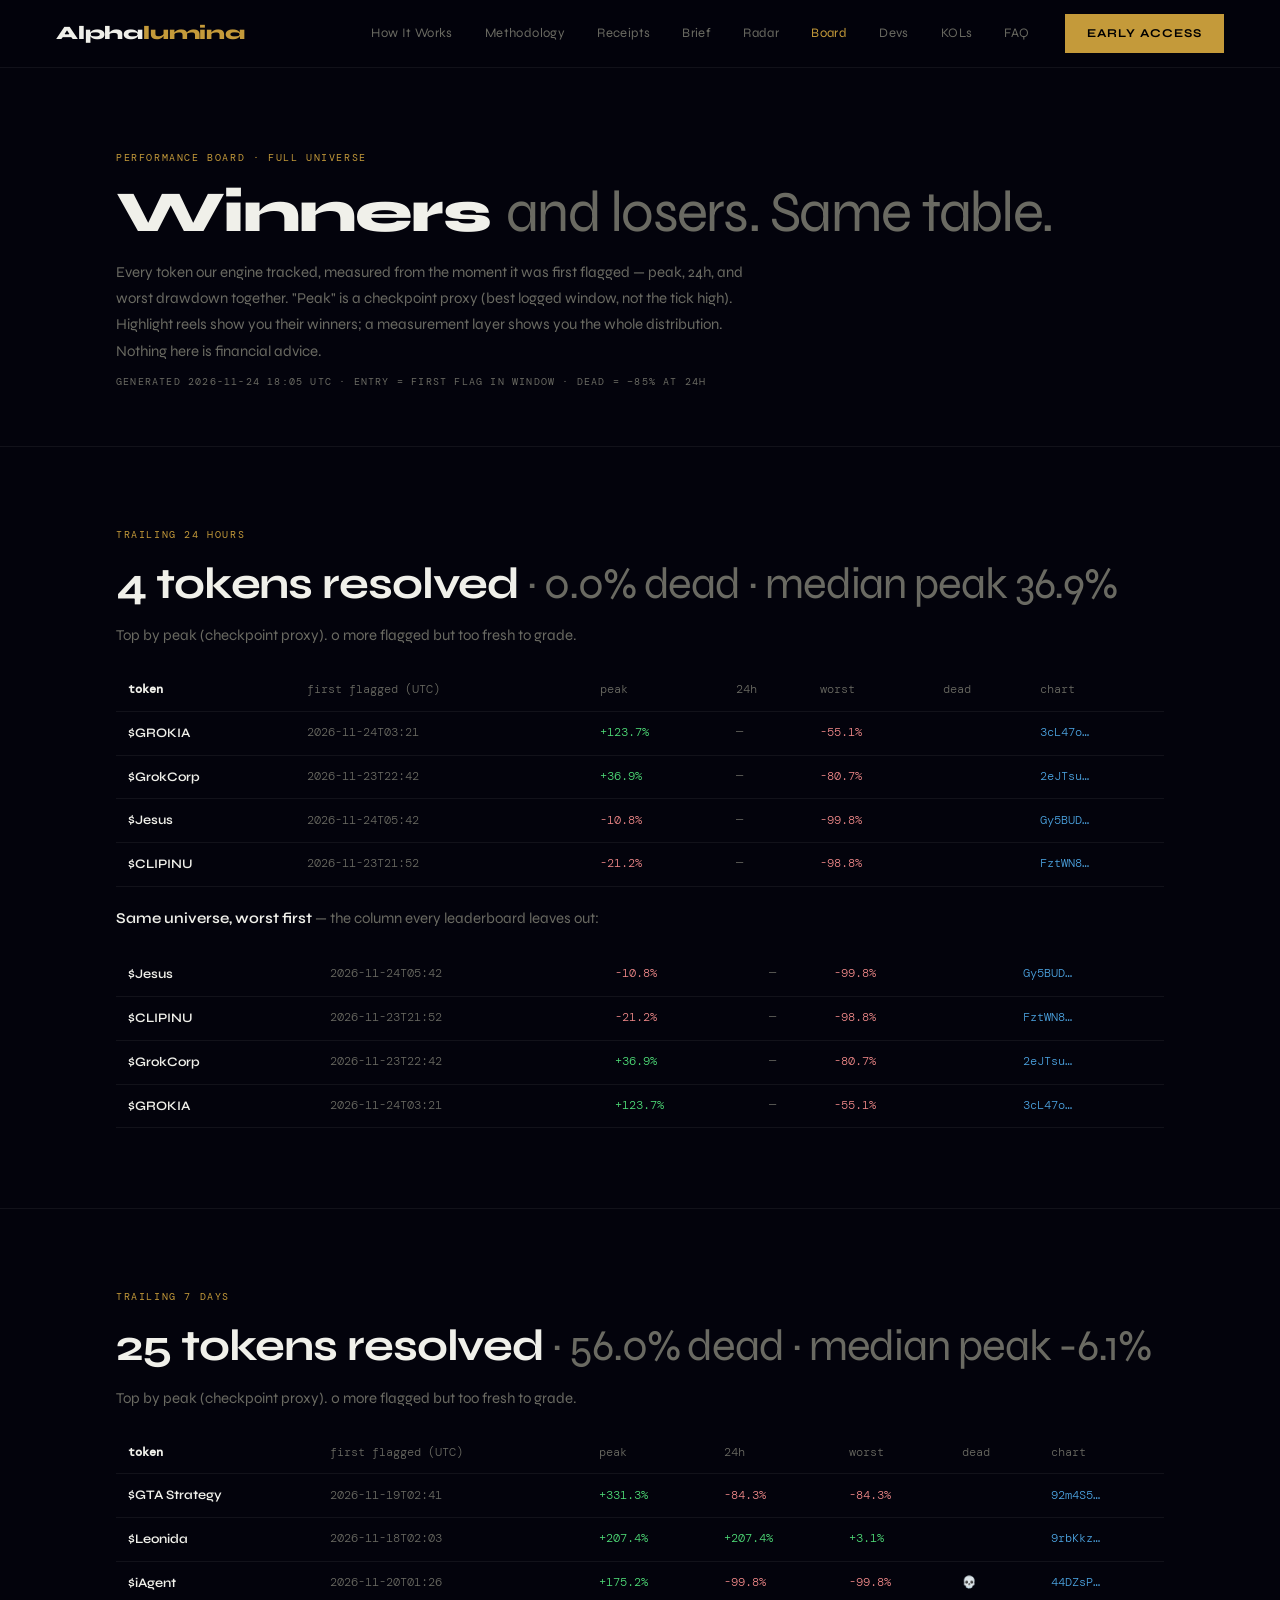
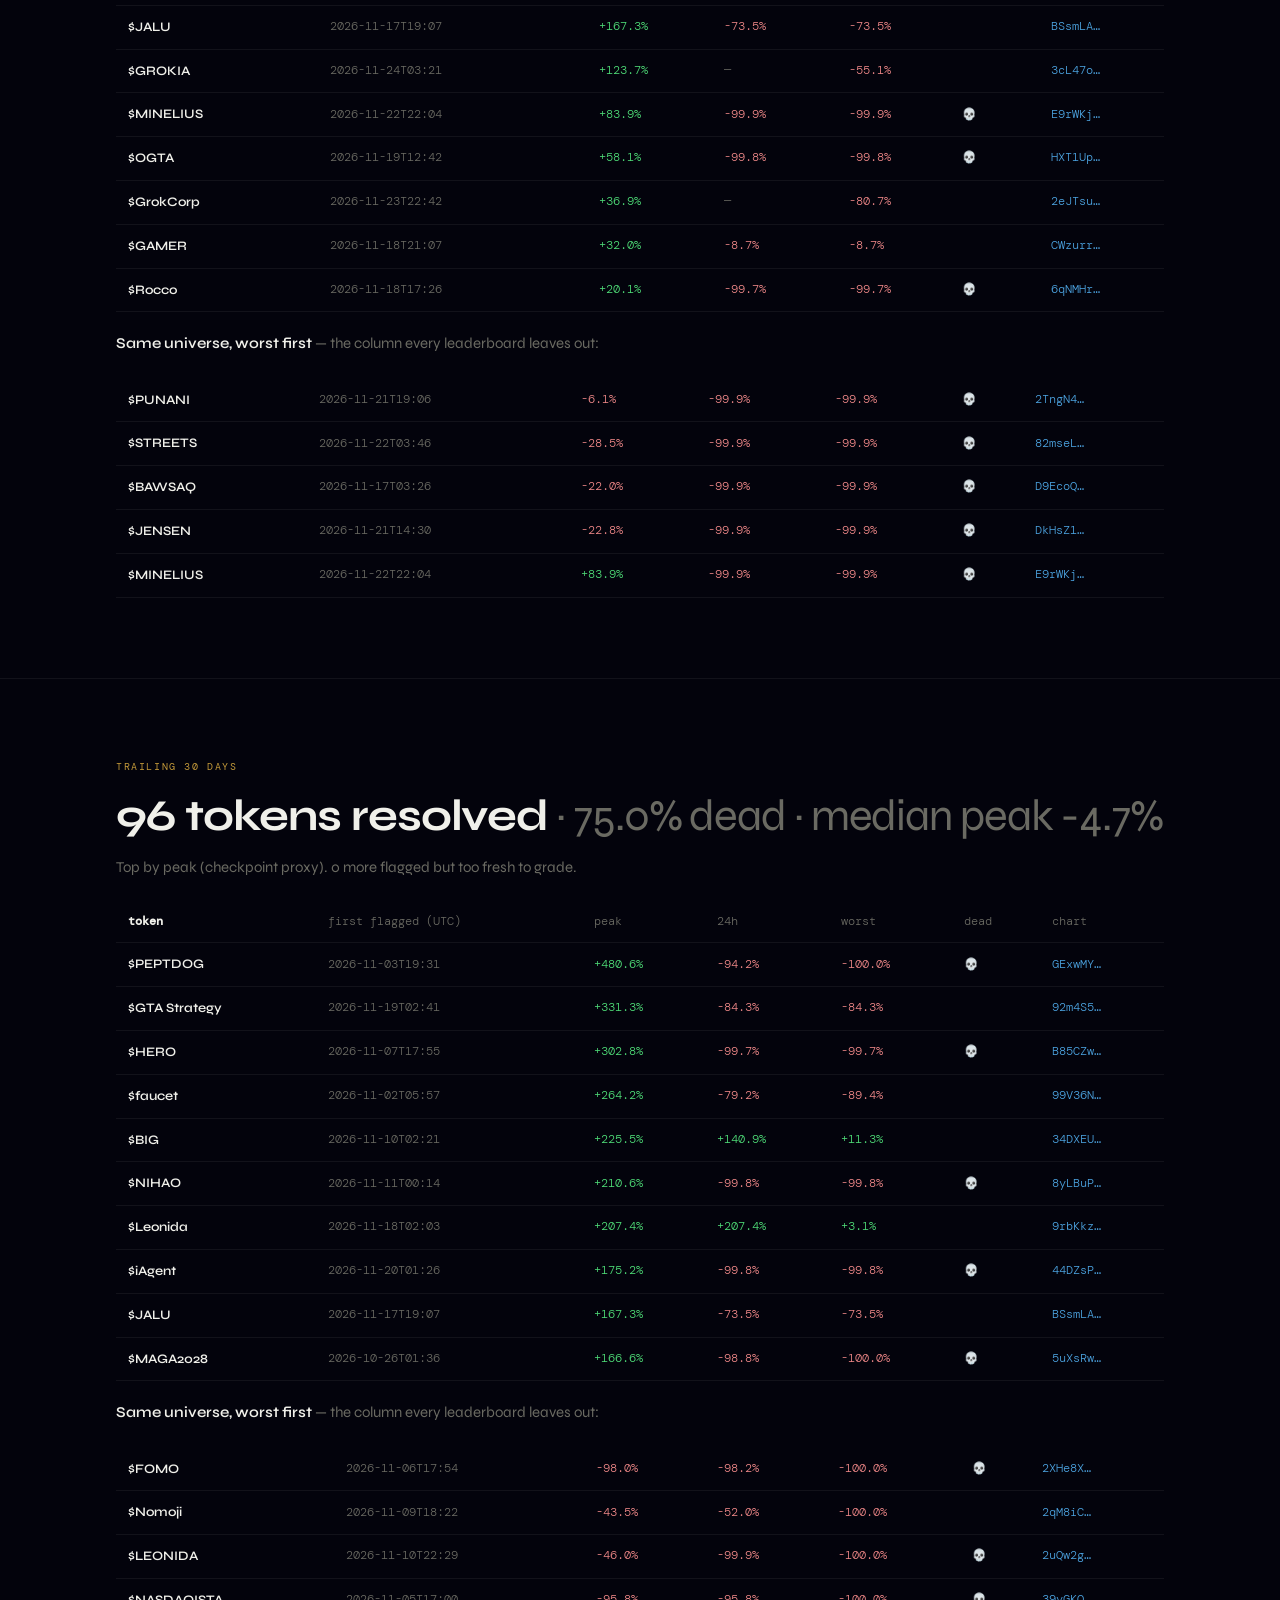
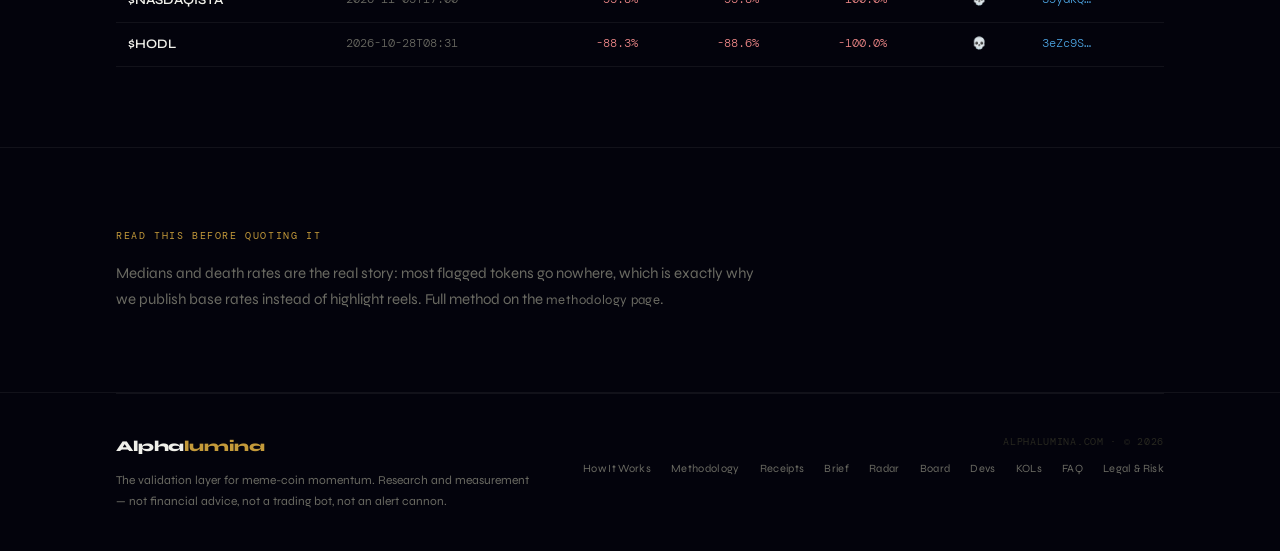
==== commit 8befc9ef: "board: 2026-11-24 performance board (auto)" ====
--- a/board.html
+++ b/board.html
@@ -44,44 +44,44 @@
     <div class="stag">Performance Board · full universe</div>
     <h1>Winners <span class="dim">and losers. Same table.</span></h1>
     <p class="sp">Every token our engine tracked, measured from the moment it was first flagged — peak, 24h, and worst drawdown together. "Peak" is a checkpoint proxy (best logged window, not the tick high). Highlight reels show you their winners; a measurement layer shows you the whole distribution. Nothing here is financial advice.</p>
-    <p class="brief-meta" style="font-family:var(--mono);font-size:10px;letter-spacing:.12em;text-transform:uppercase;color:var(--fg2);margin-top:10px">generated 2026-11-23 18:05 UTC · entry = first flag in window · dead = −85% at 24h</p>
+    <p class="brief-meta" style="font-family:var(--mono);font-size:10px;letter-spacing:.12em;text-transform:uppercase;color:var(--fg2);margin-top:10px">generated 2026-11-24 18:05 UTC · entry = first flag in window · dead = −85% at 24h</p>
   </div>
 </header>
 
 <section class="section">
   <div class="wrap">
     <div class="stag">Trailing 24 hours</div>
-    <h2 class="sh">2 tokens resolved<span class="dim"> · 50.0% dead · median peak 83.9%</span></h2>
+    <h2 class="sh">4 tokens resolved<span class="dim"> · 0.0% dead · median peak 36.9%</span></h2>
     <p class="sp">Top by peak (checkpoint proxy). 0 more flagged but too fresh to grade.</p>
     <div class="table-scroll"><table class="btable">
       <tr><td class="mono" style="font-weight:600">token</td><td class="mono">first flagged (UTC)</td><td class="mono">peak</td><td class="mono">24h</td><td class="mono">worst</td><td class="mono">dead</td><td class="mono">chart</td></tr>
-      <tr><td>$MINELIUS</td><td class="mono">2026-11-22T22:04</td><td class="mono pos">+83.9%</td><td class="mono">—</td><td class="mono pos">+44.1%</td><td class="mono"></td><td class="mono"><a href="https://gmgn.ai/sol/token/E9rWKjVhHMxQkxfREr7Li8Yy46rVcWiWHoKVQAe9pump" target="_blank" rel="noopener">E9rWKj…</a></td></tr><tr><td>$STREETS</td><td class="mono">2026-11-22T03:46</td><td class="mono neg">-28.5%</td><td class="mono neg">-99.9%</td><td class="mono neg">-99.9%</td><td class="mono">💀</td><td class="mono"><a href="https://gmgn.ai/sol/token/82mseLFauphc2yutbaDGgViahquJ1jGVLpyof99xpump" target="_blank" rel="noopener">82mseL…</a></td></tr>
+      <tr><td>$GROKIA</td><td class="mono">2026-11-24T03:21</td><td class="mono pos">+123.7%</td><td class="mono">—</td><td class="mono neg">-55.1%</td><td class="mono"></td><td class="mono"><a href="https://gmgn.ai/sol/token/3cL47ohWa2HApLYKtqPsqkjaxJ6HLvT5Ri1KvWdXpump" target="_blank" rel="noopener">3cL47o…</a></td></tr><tr><td>$GrokCorp</td><td class="mono">2026-11-23T22:42</td><td class="mono pos">+36.9%</td><td class="mono">—</td><td class="mono neg">-80.7%</td><td class="mono"></td><td class="mono"><a href="https://gmgn.ai/sol/token/2eJTsuynzczraB8AiJYVzwcomqPQeU8h4egirbqvpump" target="_blank" rel="noopener">2eJTsu…</a></td></tr><tr><td>$Jesus</td><td class="mono">2026-11-24T05:42</td><td class="mono neg">-10.8%</td><td class="mono">—</td><td class="mono neg">-99.8%</td><td class="mono"></td><td class="mono"><a href="https://gmgn.ai/sol/token/Gy5BUDnpJMWRsNVKh9sRtsBGunFXKKrbroQRoydQpump" target="_blank" rel="noopener">Gy5BUD…</a></td></tr><tr><td>$CLIPINU</td><td class="mono">2026-11-23T21:52</td><td class="mono neg">-21.2%</td><td class="mono">—</td><td class="mono neg">-98.8%</td><td class="mono"></td><td class="mono"><a href="https://gmgn.ai/sol/token/FztWN8TPyZfy47NkPKoUA5WEzvU1arQHBrjnHHDRpump" target="_blank" rel="noopener">FztWN8…</a></td></tr>
     </table></div>
     <p class="sp" style="margin-top:18px"><strong>Same universe, worst first</strong> — the column every leaderboard leaves out:</p>
     <div class="table-scroll"><table class="btable">
-      <tr><td>$STREETS</td><td class="mono">2026-11-22T03:46</td><td class="mono neg">-28.5%</td><td class="mono neg">-99.9%</td><td class="mono neg">-99.9%</td><td class="mono">💀</td><td class="mono"><a href="https://gmgn.ai/sol/token/82mseLFauphc2yutbaDGgViahquJ1jGVLpyof99xpump" target="_blank" rel="noopener">82mseL…</a></td></tr><tr><td>$MINELIUS</td><td class="mono">2026-11-22T22:04</td><td class="mono pos">+83.9%</td><td class="mono">—</td><td class="mono pos">+44.1%</td><td class="mono"></td><td class="mono"><a href="https://gmgn.ai/sol/token/E9rWKjVhHMxQkxfREr7Li8Yy46rVcWiWHoKVQAe9pump" target="_blank" rel="noopener">E9rWKj…</a></td></tr>
+      <tr><td>$Jesus</td><td class="mono">2026-11-24T05:42</td><td class="mono neg">-10.8%</td><td class="mono">—</td><td class="mono neg">-99.8%</td><td class="mono"></td><td class="mono"><a href="https://gmgn.ai/sol/token/Gy5BUDnpJMWRsNVKh9sRtsBGunFXKKrbroQRoydQpump" target="_blank" rel="noopener">Gy5BUD…</a></td></tr><tr><td>$CLIPINU</td><td class="mono">2026-11-23T21:52</td><td class="mono neg">-21.2%</td><td class="mono">—</td><td class="mono neg">-98.8%</td><td class="mono"></td><td class="mono"><a href="https://gmgn.ai/sol/token/FztWN8TPyZfy47NkPKoUA5WEzvU1arQHBrjnHHDRpump" target="_blank" rel="noopener">FztWN8…</a></td></tr><tr><td>$GrokCorp</td><td class="mono">2026-11-23T22:42</td><td class="mono pos">+36.9%</td><td class="mono">—</td><td class="mono neg">-80.7%</td><td class="mono"></td><td class="mono"><a href="https://gmgn.ai/sol/token/2eJTsuynzczraB8AiJYVzwcomqPQeU8h4egirbqvpump" target="_blank" rel="noopener">2eJTsu…</a></td></tr><tr><td>$GROKIA</td><td class="mono">2026-11-24T03:21</td><td class="mono pos">+123.7%</td><td class="mono">—</td><td class="mono neg">-55.1%</td><td class="mono"></td><td class="mono"><a href="https://gmgn.ai/sol/token/3cL47ohWa2HApLYKtqPsqkjaxJ6HLvT5Ri1KvWdXpump" target="_blank" rel="noopener">3cL47o…</a></td></tr>
     </table></div>
   </div>
 </section>
 <section class="section">
   <div class="wrap">
     <div class="stag">Trailing 7 days</div>
-    <h2 class="sh">23 tokens resolved<span class="dim"> · 60.9% dead · median peak -6.1%</span></h2>
+    <h2 class="sh">25 tokens resolved<span class="dim"> · 56.0% dead · median peak -6.1%</span></h2>
     <p class="sp">Top by peak (checkpoint proxy). 0 more flagged but too fresh to grade.</p>
     <div class="table-scroll"><table class="btable">
       <tr><td class="mono" style="font-weight:600">token</td><td class="mono">first flagged (UTC)</td><td class="mono">peak</td><td class="mono">24h</td><td class="mono">worst</td><td class="mono">dead</td><td class="mono">chart</td></tr>
-      <tr><td>$GTA Strategy </td><td class="mono">2026-11-19T02:41</td><td class="mono pos">+331.3%</td><td class="mono neg">-84.3%</td><td class="mono neg">-84.3%</td><td class="mono"></td><td class="mono"><a href="https://gmgn.ai/sol/token/92m4S52bu3dZyqzPmPStu8Krz6JcpzHdsG4D5QBqpump" target="_blank" rel="noopener">92m4S5…</a></td></tr><tr><td>$Leonida</td><td class="mono">2026-11-18T02:03</td><td class="mono pos">+207.4%</td><td class="mono pos">+207.4%</td><td class="mono pos">+3.1%</td><td class="mono"></td><td class="mono"><a href="https://gmgn.ai/sol/token/9rbKkz2BDQBVgZmrHY6d7PTq2ge91gkpEyE4y9PPpump" target="_blank" rel="noopener">9rbKkz…</a></td></tr><tr><td>$iAgent</td><td class="mono">2026-11-20T01:26</td><td class="mono pos">+175.2%</td><td class="mono neg">-99.8%</td><td class="mono neg">-99.8%</td><td class="mono">💀</td><td class="mono"><a href="https://gmgn.ai/sol/token/44DZsPNJUtUyTkELAFYdwCpe82sEt12HZKrMgK1Spump" target="_blank" rel="noopener">44DZsP…</a></td></tr><tr><td>$JALU</td><td class="mono">2026-11-17T19:07</td><td class="mono pos">+167.3%</td><td class="mono neg">-73.5%</td><td class="mono neg">-73.5%</td><td class="mono"></td><td class="mono"><a href="https://gmgn.ai/sol/token/BSsmLA6UN8fzJ8qUkV4KwC5LxR7ab3TaUtcwvAyJpump" target="_blank" rel="noopener">BSsmLA…</a></td></tr><tr><td>$MINELIUS</td><td class="mono">2026-11-22T22:04</td><td class="mono pos">+83.9%</td><td class="mono">—</td><td class="mono pos">+44.1%</td><td class="mono"></td><td class="mono"><a href="https://gmgn.ai/sol/token/E9rWKjVhHMxQkxfREr7Li8Yy46rVcWiWHoKVQAe9pump" target="_blank" rel="noopener">E9rWKj…</a></td></tr><tr><td>$OGTA</td><td class="mono">2026-11-19T12:42</td><td class="mono pos">+58.1%</td><td class="mono neg">-99.8%</td><td class="mono neg">-99.8%</td><td class="mono">💀</td><td class="mono"><a href="https://gmgn.ai/sol/token/HXT1UpmDkHmphFDrs3JWR3WHpsnoueCyABArTo7Apump" target="_blank" rel="noopener">HXT1Up…</a></td></tr><tr><td>$GAMER</td><td class="mono">2026-11-18T21:07</td><td class="mono pos">+32.0%</td><td class="mono neg">-8.7%</td><td class="mono neg">-8.7%</td><td class="mono"></td><td class="mono"><a href="https://gmgn.ai/sol/token/CWzurrQNhzHvStoAiB1uc2WS7tVDisxZBVSB3oHSpump" target="_blank" rel="noopener">CWzurr…</a></td></tr><tr><td>$Rocco</td><td class="mono">2026-11-18T17:26</td><td class="mono pos">+20.1%</td><td class="mono neg">-99.7%</td><td class="mono neg">-99.7%</td><td class="mono">💀</td><td class="mono"><a href="https://gmgn.ai/sol/token/6qNMHrswqq4tB9aSBCa66orADDH3vYRcoQiS2XnJpump" target="_blank" rel="noopener">6qNMHr…</a></td></tr><tr><td>$ROCKET</td><td class="mono">2026-11-21T16:06</td><td class="mono pos">+13.9%</td><td class="mono pos">+9.6%</td><td class="mono pos">+3.8%</td><td class="mono"></td><td class="mono"><a href="https://gmgn.ai/sol/token/6C9r2gzu8Pr54hTevHo3x5gSj9JqtpApj7obJnrtpump" target="_blank" rel="noopener">6C9r2g…</a></td></tr><tr><td>$Rings</td><td class="mono">2026-11-21T13:04</td><td class="mono pos">+5.7%</td><td class="mono neg">-30.2%</td><td class="mono neg">-30.2%</td><td class="mono"></td><td class="mono"><a href="https://gmgn.ai/sol/token/65iH8k736QNhuUHm1tt8X7yJXpJ517HPPq8BrVdwring" target="_blank" rel="noopener">65iH8k…</a></td></tr>
+      <tr><td>$GTA Strategy </td><td class="mono">2026-11-19T02:41</td><td class="mono pos">+331.3%</td><td class="mono neg">-84.3%</td><td class="mono neg">-84.3%</td><td class="mono"></td><td class="mono"><a href="https://gmgn.ai/sol/token/92m4S52bu3dZyqzPmPStu8Krz6JcpzHdsG4D5QBqpump" target="_blank" rel="noopener">92m4S5…</a></td></tr><tr><td>$Leonida</td><td class="mono">2026-11-18T02:03</td><td class="mono pos">+207.4%</td><td class="mono pos">+207.4%</td><td class="mono pos">+3.1%</td><td class="mono"></td><td class="mono"><a href="https://gmgn.ai/sol/token/9rbKkz2BDQBVgZmrHY6d7PTq2ge91gkpEyE4y9PPpump" target="_blank" rel="noopener">9rbKkz…</a></td></tr><tr><td>$iAgent</td><td class="mono">2026-11-20T01:26</td><td class="mono pos">+175.2%</td><td class="mono neg">-99.8%</td><td class="mono neg">-99.8%</td><td class="mono">💀</td><td class="mono"><a href="https://gmgn.ai/sol/token/44DZsPNJUtUyTkELAFYdwCpe82sEt12HZKrMgK1Spump" target="_blank" rel="noopener">44DZsP…</a></td></tr><tr><td>$JALU</td><td class="mono">2026-11-17T19:07</td><td class="mono pos">+167.3%</td><td class="mono neg">-73.5%</td><td class="mono neg">-73.5%</td><td class="mono"></td><td class="mono"><a href="https://gmgn.ai/sol/token/BSsmLA6UN8fzJ8qUkV4KwC5LxR7ab3TaUtcwvAyJpump" target="_blank" rel="noopener">BSsmLA…</a></td></tr><tr><td>$GROKIA</td><td class="mono">2026-11-24T03:21</td><td class="mono pos">+123.7%</td><td class="mono">—</td><td class="mono neg">-55.1%</td><td class="mono"></td><td class="mono"><a href="https://gmgn.ai/sol/token/3cL47ohWa2HApLYKtqPsqkjaxJ6HLvT5Ri1KvWdXpump" target="_blank" rel="noopener">3cL47o…</a></td></tr><tr><td>$MINELIUS</td><td class="mono">2026-11-22T22:04</td><td class="mono pos">+83.9%</td><td class="mono neg">-99.9%</td><td class="mono neg">-99.9%</td><td class="mono">💀</td><td class="mono"><a href="https://gmgn.ai/sol/token/E9rWKjVhHMxQkxfREr7Li8Yy46rVcWiWHoKVQAe9pump" target="_blank" rel="noopener">E9rWKj…</a></td></tr><tr><td>$OGTA</td><td class="mono">2026-11-19T12:42</td><td class="mono pos">+58.1%</td><td class="mono neg">-99.8%</td><td class="mono neg">-99.8%</td><td class="mono">💀</td><td class="mono"><a href="https://gmgn.ai/sol/token/HXT1UpmDkHmphFDrs3JWR3WHpsnoueCyABArTo7Apump" target="_blank" rel="noopener">HXT1Up…</a></td></tr><tr><td>$GrokCorp</td><td class="mono">2026-11-23T22:42</td><td class="mono pos">+36.9%</td><td class="mono">—</td><td class="mono neg">-80.7%</td><td class="mono"></td><td class="mono"><a href="https://gmgn.ai/sol/token/2eJTsuynzczraB8AiJYVzwcomqPQeU8h4egirbqvpump" target="_blank" rel="noopener">2eJTsu…</a></td></tr><tr><td>$GAMER</td><td class="mono">2026-11-18T21:07</td><td class="mono pos">+32.0%</td><td class="mono neg">-8.7%</td><td class="mono neg">-8.7%</td><td class="mono"></td><td class="mono"><a href="https://gmgn.ai/sol/token/CWzurrQNhzHvStoAiB1uc2WS7tVDisxZBVSB3oHSpump" target="_blank" rel="noopener">CWzurr…</a></td></tr><tr><td>$Rocco</td><td class="mono">2026-11-18T17:26</td><td class="mono pos">+20.1%</td><td class="mono neg">-99.7%</td><td class="mono neg">-99.7%</td><td class="mono">💀</td><td class="mono"><a href="https://gmgn.ai/sol/token/6qNMHrswqq4tB9aSBCa66orADDH3vYRcoQiS2XnJpump" target="_blank" rel="noopener">6qNMHr…</a></td></tr>
     </table></div>
     <p class="sp" style="margin-top:18px"><strong>Same universe, worst first</strong> — the column every leaderboard leaves out:</p>
     <div class="table-scroll"><table class="btable">
-      <tr><td>$BAWSAQ</td><td class="mono">2026-11-16T02:48</td><td class="mono neg">-99.1%</td><td class="mono neg">-99.2%</td><td class="mono neg">-100.0%</td><td class="mono">💀</td><td class="mono"><a href="https://gmgn.ai/sol/token/DTJbHA1ntTzsp6FXKRhwwD4E3CLcd5trkWhSV8ivpump" target="_blank" rel="noopener">DTJbHA…</a></td></tr><tr><td>$PUNANI</td><td class="mono">2026-11-21T19:06</td><td class="mono neg">-6.1%</td><td class="mono neg">-99.9%</td><td class="mono neg">-99.9%</td><td class="mono">💀</td><td class="mono"><a href="https://gmgn.ai/sol/token/2TngN4B7XaoGSKsYvttq5bFAdM4Z4xCSnuyRwGiFpump" target="_blank" rel="noopener">2TngN4…</a></td></tr><tr><td>$STREETS</td><td class="mono">2026-11-22T03:46</td><td class="mono neg">-28.5%</td><td class="mono neg">-99.9%</td><td class="mono neg">-99.9%</td><td class="mono">💀</td><td class="mono"><a href="https://gmgn.ai/sol/token/82mseLFauphc2yutbaDGgViahquJ1jGVLpyof99xpump" target="_blank" rel="noopener">82mseL…</a></td></tr><tr><td>$BAWSAQ</td><td class="mono">2026-11-16T20:17</td><td class="mono neg">-22.0%</td><td class="mono neg">-99.9%</td><td class="mono neg">-99.9%</td><td class="mono">💀</td><td class="mono"><a href="https://gmgn.ai/sol/token/D9EcoQZeAytCrF1kQFSpRNpoPhibJUvJcmRHXhubpump" target="_blank" rel="noopener">D9EcoQ…</a></td></tr><tr><td>$JENSEN</td><td class="mono">2026-11-21T14:30</td><td class="mono neg">-22.8%</td><td class="mono neg">-99.9%</td><td class="mono neg">-99.9%</td><td class="mono">💀</td><td class="mono"><a href="https://gmgn.ai/sol/token/DkHsZ1kjd2Fua8sgKE6PhHhyCdXYscbDVN7mAfiGpump" target="_blank" rel="noopener">DkHsZ1…</a></td></tr>
+      <tr><td>$PUNANI</td><td class="mono">2026-11-21T19:06</td><td class="mono neg">-6.1%</td><td class="mono neg">-99.9%</td><td class="mono neg">-99.9%</td><td class="mono">💀</td><td class="mono"><a href="https://gmgn.ai/sol/token/2TngN4B7XaoGSKsYvttq5bFAdM4Z4xCSnuyRwGiFpump" target="_blank" rel="noopener">2TngN4…</a></td></tr><tr><td>$STREETS</td><td class="mono">2026-11-22T03:46</td><td class="mono neg">-28.5%</td><td class="mono neg">-99.9%</td><td class="mono neg">-99.9%</td><td class="mono">💀</td><td class="mono"><a href="https://gmgn.ai/sol/token/82mseLFauphc2yutbaDGgViahquJ1jGVLpyof99xpump" target="_blank" rel="noopener">82mseL…</a></td></tr><tr><td>$BAWSAQ</td><td class="mono">2026-11-17T03:26</td><td class="mono neg">-22.0%</td><td class="mono neg">-99.9%</td><td class="mono neg">-99.9%</td><td class="mono">💀</td><td class="mono"><a href="https://gmgn.ai/sol/token/D9EcoQZeAytCrF1kQFSpRNpoPhibJUvJcmRHXhubpump" target="_blank" rel="noopener">D9EcoQ…</a></td></tr><tr><td>$JENSEN</td><td class="mono">2026-11-21T14:30</td><td class="mono neg">-22.8%</td><td class="mono neg">-99.9%</td><td class="mono neg">-99.9%</td><td class="mono">💀</td><td class="mono"><a href="https://gmgn.ai/sol/token/DkHsZ1kjd2Fua8sgKE6PhHhyCdXYscbDVN7mAfiGpump" target="_blank" rel="noopener">DkHsZ1…</a></td></tr><tr><td>$MINELIUS</td><td class="mono">2026-11-22T22:04</td><td class="mono pos">+83.9%</td><td class="mono neg">-99.9%</td><td class="mono neg">-99.9%</td><td class="mono">💀</td><td class="mono"><a href="https://gmgn.ai/sol/token/E9rWKjVhHMxQkxfREr7Li8Yy46rVcWiWHoKVQAe9pump" target="_blank" rel="noopener">E9rWKj…</a></td></tr>
     </table></div>
   </div>
 </section>
 <section class="section">
   <div class="wrap">
     <div class="stag">Trailing 30 days</div>
-    <h2 class="sh">96 tokens resolved<span class="dim"> · 78.1% dead · median peak -10.5%</span></h2>
+    <h2 class="sh">96 tokens resolved<span class="dim"> · 75.0% dead · median peak -4.7%</span></h2>
     <p class="sp">Top by peak (checkpoint proxy). 0 more flagged but too fresh to grade.</p>
     <div class="table-scroll"><table class="btable">
       <tr><td class="mono" style="font-weight:600">token</td><td class="mono">first flagged (UTC)</td><td class="mono">peak</td><td class="mono">24h</td><td class="mono">worst</td><td class="mono">dead</td><td class="mono">chart</td></tr>
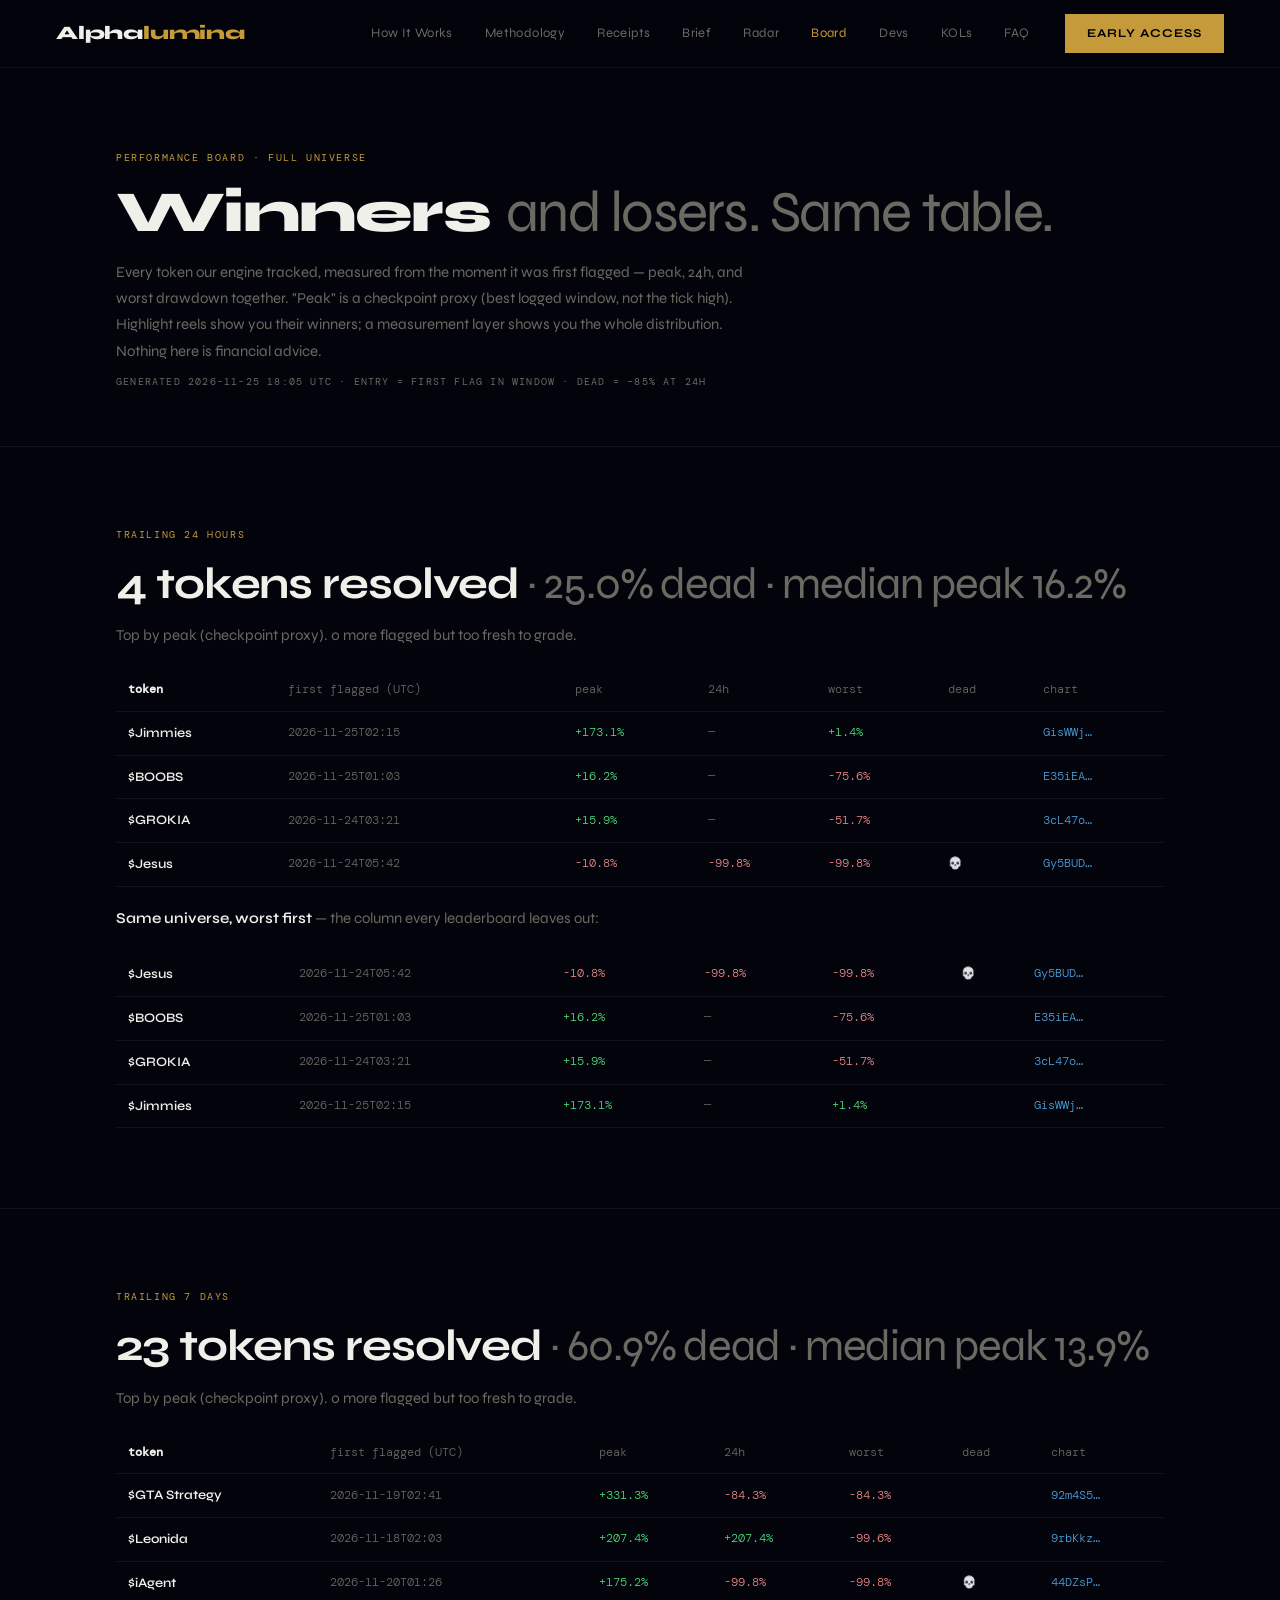
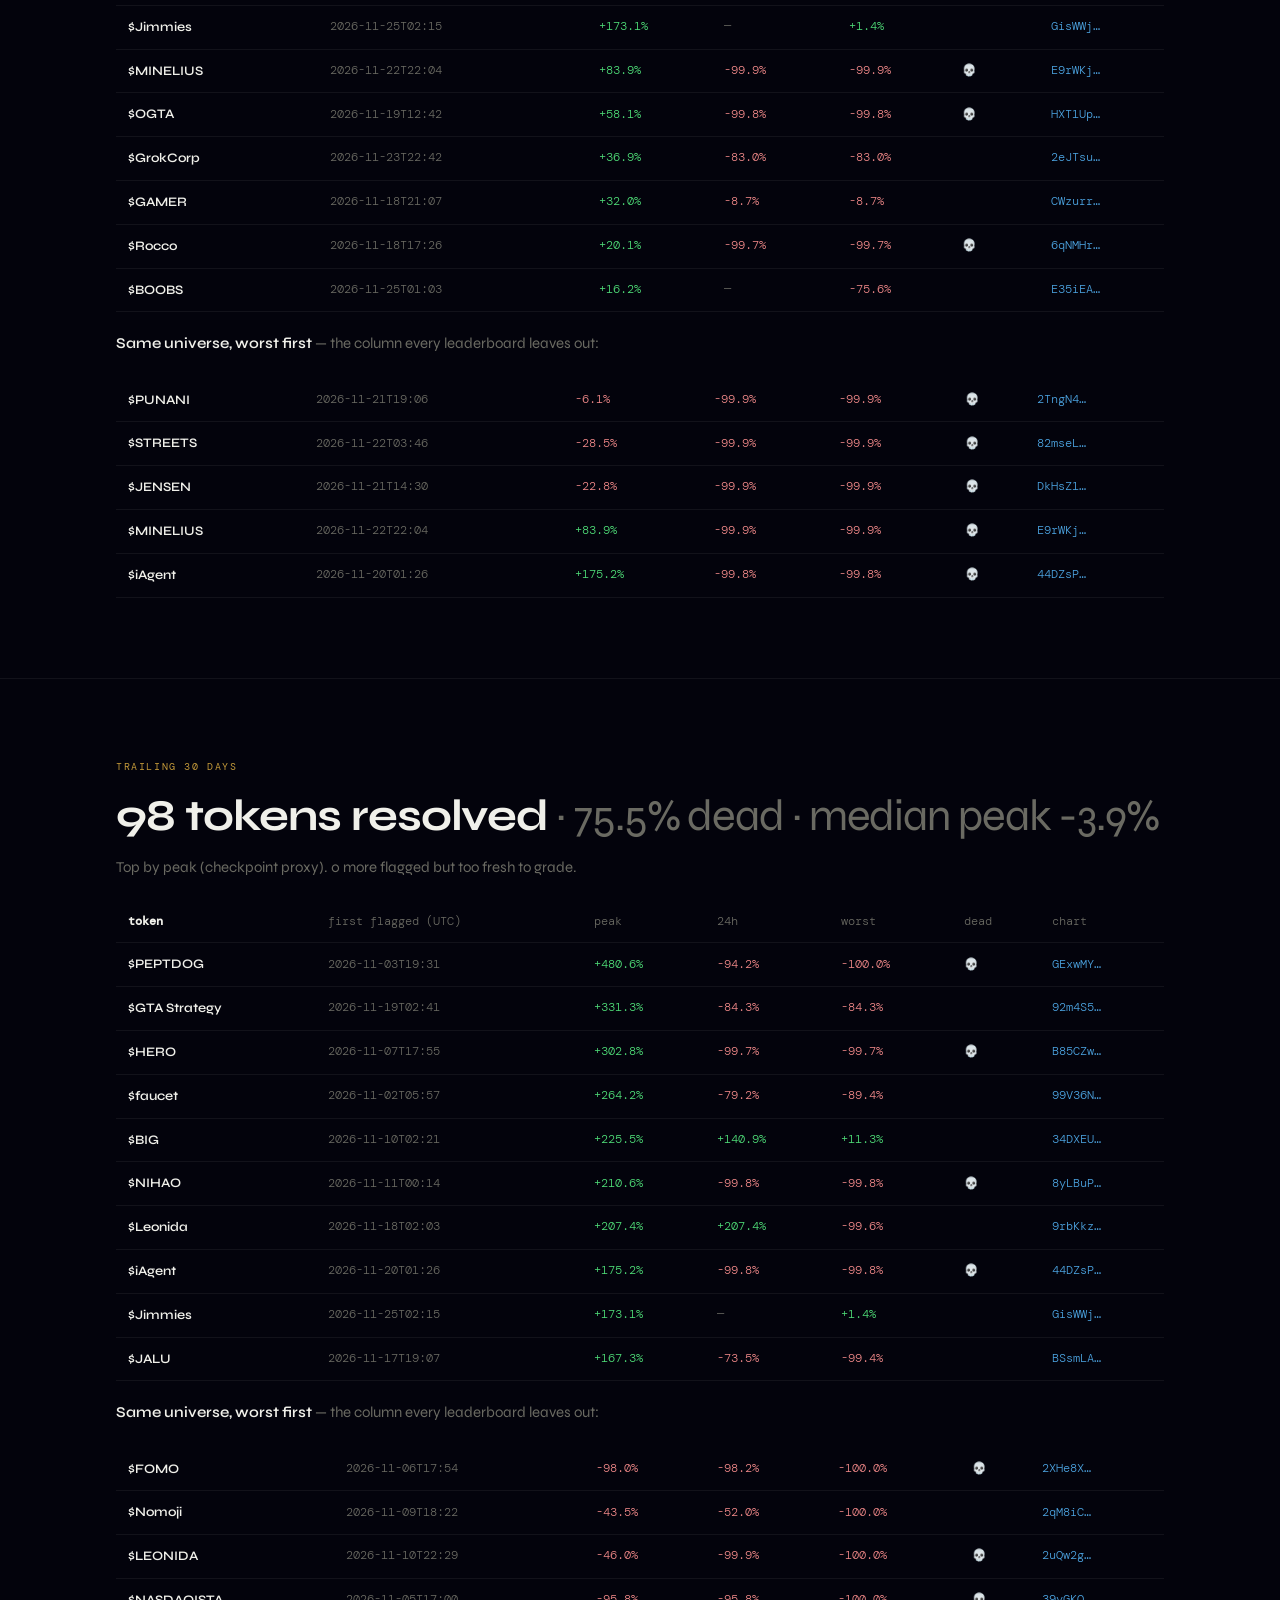
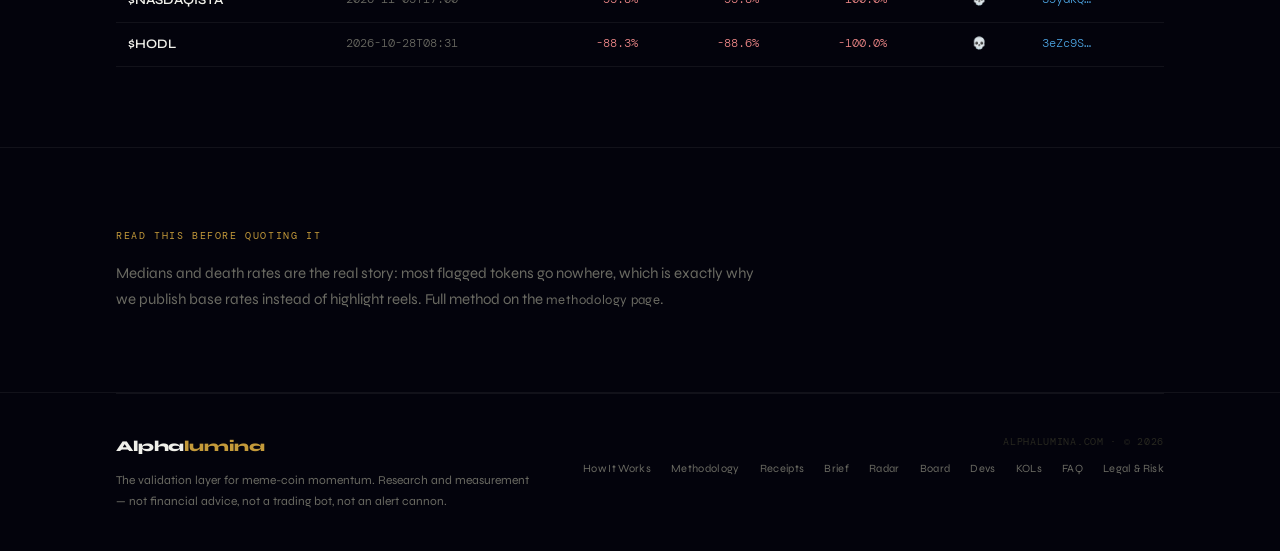
==== commit cd5acd0e: "board: 2026-11-25 performance board (auto)" ====
--- a/board.html
+++ b/board.html
@@ -44,48 +44,48 @@
     <div class="stag">Performance Board · full universe</div>
     <h1>Winners <span class="dim">and losers. Same table.</span></h1>
     <p class="sp">Every token our engine tracked, measured from the moment it was first flagged — peak, 24h, and worst drawdown together. "Peak" is a checkpoint proxy (best logged window, not the tick high). Highlight reels show you their winners; a measurement layer shows you the whole distribution. Nothing here is financial advice.</p>
-    <p class="brief-meta" style="font-family:var(--mono);font-size:10px;letter-spacing:.12em;text-transform:uppercase;color:var(--fg2);margin-top:10px">generated 2026-11-24 18:05 UTC · entry = first flag in window · dead = −85% at 24h</p>
+    <p class="brief-meta" style="font-family:var(--mono);font-size:10px;letter-spacing:.12em;text-transform:uppercase;color:var(--fg2);margin-top:10px">generated 2026-11-25 18:05 UTC · entry = first flag in window · dead = −85% at 24h</p>
   </div>
 </header>
 
 <section class="section">
   <div class="wrap">
     <div class="stag">Trailing 24 hours</div>
-    <h2 class="sh">4 tokens resolved<span class="dim"> · 0.0% dead · median peak 36.9%</span></h2>
+    <h2 class="sh">4 tokens resolved<span class="dim"> · 25.0% dead · median peak 16.2%</span></h2>
     <p class="sp">Top by peak (checkpoint proxy). 0 more flagged but too fresh to grade.</p>
     <div class="table-scroll"><table class="btable">
       <tr><td class="mono" style="font-weight:600">token</td><td class="mono">first flagged (UTC)</td><td class="mono">peak</td><td class="mono">24h</td><td class="mono">worst</td><td class="mono">dead</td><td class="mono">chart</td></tr>
-      <tr><td>$GROKIA</td><td class="mono">2026-11-24T03:21</td><td class="mono pos">+123.7%</td><td class="mono">—</td><td class="mono neg">-55.1%</td><td class="mono"></td><td class="mono"><a href="https://gmgn.ai/sol/token/3cL47ohWa2HApLYKtqPsqkjaxJ6HLvT5Ri1KvWdXpump" target="_blank" rel="noopener">3cL47o…</a></td></tr><tr><td>$GrokCorp</td><td class="mono">2026-11-23T22:42</td><td class="mono pos">+36.9%</td><td class="mono">—</td><td class="mono neg">-80.7%</td><td class="mono"></td><td class="mono"><a href="https://gmgn.ai/sol/token/2eJTsuynzczraB8AiJYVzwcomqPQeU8h4egirbqvpump" target="_blank" rel="noopener">2eJTsu…</a></td></tr><tr><td>$Jesus</td><td class="mono">2026-11-24T05:42</td><td class="mono neg">-10.8%</td><td class="mono">—</td><td class="mono neg">-99.8%</td><td class="mono"></td><td class="mono"><a href="https://gmgn.ai/sol/token/Gy5BUDnpJMWRsNVKh9sRtsBGunFXKKrbroQRoydQpump" target="_blank" rel="noopener">Gy5BUD…</a></td></tr><tr><td>$CLIPINU</td><td class="mono">2026-11-23T21:52</td><td class="mono neg">-21.2%</td><td class="mono">—</td><td class="mono neg">-98.8%</td><td class="mono"></td><td class="mono"><a href="https://gmgn.ai/sol/token/FztWN8TPyZfy47NkPKoUA5WEzvU1arQHBrjnHHDRpump" target="_blank" rel="noopener">FztWN8…</a></td></tr>
+      <tr><td>$Jimmies</td><td class="mono">2026-11-25T02:15</td><td class="mono pos">+173.1%</td><td class="mono">—</td><td class="mono pos">+1.4%</td><td class="mono"></td><td class="mono"><a href="https://gmgn.ai/sol/token/GisWWjhwrSud4aFGSHvTMt85Ky14sY7LeBFCpfoFpump" target="_blank" rel="noopener">GisWWj…</a></td></tr><tr><td>$BOOBS</td><td class="mono">2026-11-25T01:03</td><td class="mono pos">+16.2%</td><td class="mono">—</td><td class="mono neg">-75.6%</td><td class="mono"></td><td class="mono"><a href="https://gmgn.ai/sol/token/E35iEA2yLLHc1tjm6et1Z3YuH8DhxJYWtWezPHgSpump" target="_blank" rel="noopener">E35iEA…</a></td></tr><tr><td>$GROKIA</td><td class="mono">2026-11-24T03:21</td><td class="mono pos">+15.9%</td><td class="mono">—</td><td class="mono neg">-51.7%</td><td class="mono"></td><td class="mono"><a href="https://gmgn.ai/sol/token/3cL47ohWa2HApLYKtqPsqkjaxJ6HLvT5Ri1KvWdXpump" target="_blank" rel="noopener">3cL47o…</a></td></tr><tr><td>$Jesus</td><td class="mono">2026-11-24T05:42</td><td class="mono neg">-10.8%</td><td class="mono neg">-99.8%</td><td class="mono neg">-99.8%</td><td class="mono">💀</td><td class="mono"><a href="https://gmgn.ai/sol/token/Gy5BUDnpJMWRsNVKh9sRtsBGunFXKKrbroQRoydQpump" target="_blank" rel="noopener">Gy5BUD…</a></td></tr>
     </table></div>
     <p class="sp" style="margin-top:18px"><strong>Same universe, worst first</strong> — the column every leaderboard leaves out:</p>
     <div class="table-scroll"><table class="btable">
-      <tr><td>$Jesus</td><td class="mono">2026-11-24T05:42</td><td class="mono neg">-10.8%</td><td class="mono">—</td><td class="mono neg">-99.8%</td><td class="mono"></td><td class="mono"><a href="https://gmgn.ai/sol/token/Gy5BUDnpJMWRsNVKh9sRtsBGunFXKKrbroQRoydQpump" target="_blank" rel="noopener">Gy5BUD…</a></td></tr><tr><td>$CLIPINU</td><td class="mono">2026-11-23T21:52</td><td class="mono neg">-21.2%</td><td class="mono">—</td><td class="mono neg">-98.8%</td><td class="mono"></td><td class="mono"><a href="https://gmgn.ai/sol/token/FztWN8TPyZfy47NkPKoUA5WEzvU1arQHBrjnHHDRpump" target="_blank" rel="noopener">FztWN8…</a></td></tr><tr><td>$GrokCorp</td><td class="mono">2026-11-23T22:42</td><td class="mono pos">+36.9%</td><td class="mono">—</td><td class="mono neg">-80.7%</td><td class="mono"></td><td class="mono"><a href="https://gmgn.ai/sol/token/2eJTsuynzczraB8AiJYVzwcomqPQeU8h4egirbqvpump" target="_blank" rel="noopener">2eJTsu…</a></td></tr><tr><td>$GROKIA</td><td class="mono">2026-11-24T03:21</td><td class="mono pos">+123.7%</td><td class="mono">—</td><td class="mono neg">-55.1%</td><td class="mono"></td><td class="mono"><a href="https://gmgn.ai/sol/token/3cL47ohWa2HApLYKtqPsqkjaxJ6HLvT5Ri1KvWdXpump" target="_blank" rel="noopener">3cL47o…</a></td></tr>
+      <tr><td>$Jesus</td><td class="mono">2026-11-24T05:42</td><td class="mono neg">-10.8%</td><td class="mono neg">-99.8%</td><td class="mono neg">-99.8%</td><td class="mono">💀</td><td class="mono"><a href="https://gmgn.ai/sol/token/Gy5BUDnpJMWRsNVKh9sRtsBGunFXKKrbroQRoydQpump" target="_blank" rel="noopener">Gy5BUD…</a></td></tr><tr><td>$BOOBS</td><td class="mono">2026-11-25T01:03</td><td class="mono pos">+16.2%</td><td class="mono">—</td><td class="mono neg">-75.6%</td><td class="mono"></td><td class="mono"><a href="https://gmgn.ai/sol/token/E35iEA2yLLHc1tjm6et1Z3YuH8DhxJYWtWezPHgSpump" target="_blank" rel="noopener">E35iEA…</a></td></tr><tr><td>$GROKIA</td><td class="mono">2026-11-24T03:21</td><td class="mono pos">+15.9%</td><td class="mono">—</td><td class="mono neg">-51.7%</td><td class="mono"></td><td class="mono"><a href="https://gmgn.ai/sol/token/3cL47ohWa2HApLYKtqPsqkjaxJ6HLvT5Ri1KvWdXpump" target="_blank" rel="noopener">3cL47o…</a></td></tr><tr><td>$Jimmies</td><td class="mono">2026-11-25T02:15</td><td class="mono pos">+173.1%</td><td class="mono">—</td><td class="mono pos">+1.4%</td><td class="mono"></td><td class="mono"><a href="https://gmgn.ai/sol/token/GisWWjhwrSud4aFGSHvTMt85Ky14sY7LeBFCpfoFpump" target="_blank" rel="noopener">GisWWj…</a></td></tr>
     </table></div>
   </div>
 </section>
 <section class="section">
   <div class="wrap">
     <div class="stag">Trailing 7 days</div>
-    <h2 class="sh">25 tokens resolved<span class="dim"> · 56.0% dead · median peak -6.1%</span></h2>
+    <h2 class="sh">23 tokens resolved<span class="dim"> · 60.9% dead · median peak 13.9%</span></h2>
     <p class="sp">Top by peak (checkpoint proxy). 0 more flagged but too fresh to grade.</p>
     <div class="table-scroll"><table class="btable">
       <tr><td class="mono" style="font-weight:600">token</td><td class="mono">first flagged (UTC)</td><td class="mono">peak</td><td class="mono">24h</td><td class="mono">worst</td><td class="mono">dead</td><td class="mono">chart</td></tr>
-      <tr><td>$GTA Strategy </td><td class="mono">2026-11-19T02:41</td><td class="mono pos">+331.3%</td><td class="mono neg">-84.3%</td><td class="mono neg">-84.3%</td><td class="mono"></td><td class="mono"><a href="https://gmgn.ai/sol/token/92m4S52bu3dZyqzPmPStu8Krz6JcpzHdsG4D5QBqpump" target="_blank" rel="noopener">92m4S5…</a></td></tr><tr><td>$Leonida</td><td class="mono">2026-11-18T02:03</td><td class="mono pos">+207.4%</td><td class="mono pos">+207.4%</td><td class="mono pos">+3.1%</td><td class="mono"></td><td class="mono"><a href="https://gmgn.ai/sol/token/9rbKkz2BDQBVgZmrHY6d7PTq2ge91gkpEyE4y9PPpump" target="_blank" rel="noopener">9rbKkz…</a></td></tr><tr><td>$iAgent</td><td class="mono">2026-11-20T01:26</td><td class="mono pos">+175.2%</td><td class="mono neg">-99.8%</td><td class="mono neg">-99.8%</td><td class="mono">💀</td><td class="mono"><a href="https://gmgn.ai/sol/token/44DZsPNJUtUyTkELAFYdwCpe82sEt12HZKrMgK1Spump" target="_blank" rel="noopener">44DZsP…</a></td></tr><tr><td>$JALU</td><td class="mono">2026-11-17T19:07</td><td class="mono pos">+167.3%</td><td class="mono neg">-73.5%</td><td class="mono neg">-73.5%</td><td class="mono"></td><td class="mono"><a href="https://gmgn.ai/sol/token/BSsmLA6UN8fzJ8qUkV4KwC5LxR7ab3TaUtcwvAyJpump" target="_blank" rel="noopener">BSsmLA…</a></td></tr><tr><td>$GROKIA</td><td class="mono">2026-11-24T03:21</td><td class="mono pos">+123.7%</td><td class="mono">—</td><td class="mono neg">-55.1%</td><td class="mono"></td><td class="mono"><a href="https://gmgn.ai/sol/token/3cL47ohWa2HApLYKtqPsqkjaxJ6HLvT5Ri1KvWdXpump" target="_blank" rel="noopener">3cL47o…</a></td></tr><tr><td>$MINELIUS</td><td class="mono">2026-11-22T22:04</td><td class="mono pos">+83.9%</td><td class="mono neg">-99.9%</td><td class="mono neg">-99.9%</td><td class="mono">💀</td><td class="mono"><a href="https://gmgn.ai/sol/token/E9rWKjVhHMxQkxfREr7Li8Yy46rVcWiWHoKVQAe9pump" target="_blank" rel="noopener">E9rWKj…</a></td></tr><tr><td>$OGTA</td><td class="mono">2026-11-19T12:42</td><td class="mono pos">+58.1%</td><td class="mono neg">-99.8%</td><td class="mono neg">-99.8%</td><td class="mono">💀</td><td class="mono"><a href="https://gmgn.ai/sol/token/HXT1UpmDkHmphFDrs3JWR3WHpsnoueCyABArTo7Apump" target="_blank" rel="noopener">HXT1Up…</a></td></tr><tr><td>$GrokCorp</td><td class="mono">2026-11-23T22:42</td><td class="mono pos">+36.9%</td><td class="mono">—</td><td class="mono neg">-80.7%</td><td class="mono"></td><td class="mono"><a href="https://gmgn.ai/sol/token/2eJTsuynzczraB8AiJYVzwcomqPQeU8h4egirbqvpump" target="_blank" rel="noopener">2eJTsu…</a></td></tr><tr><td>$GAMER</td><td class="mono">2026-11-18T21:07</td><td class="mono pos">+32.0%</td><td class="mono neg">-8.7%</td><td class="mono neg">-8.7%</td><td class="mono"></td><td class="mono"><a href="https://gmgn.ai/sol/token/CWzurrQNhzHvStoAiB1uc2WS7tVDisxZBVSB3oHSpump" target="_blank" rel="noopener">CWzurr…</a></td></tr><tr><td>$Rocco</td><td class="mono">2026-11-18T17:26</td><td class="mono pos">+20.1%</td><td class="mono neg">-99.7%</td><td class="mono neg">-99.7%</td><td class="mono">💀</td><td class="mono"><a href="https://gmgn.ai/sol/token/6qNMHrswqq4tB9aSBCa66orADDH3vYRcoQiS2XnJpump" target="_blank" rel="noopener">6qNMHr…</a></td></tr>
+      <tr><td>$GTA Strategy </td><td class="mono">2026-11-19T02:41</td><td class="mono pos">+331.3%</td><td class="mono neg">-84.3%</td><td class="mono neg">-84.3%</td><td class="mono"></td><td class="mono"><a href="https://gmgn.ai/sol/token/92m4S52bu3dZyqzPmPStu8Krz6JcpzHdsG4D5QBqpump" target="_blank" rel="noopener">92m4S5…</a></td></tr><tr><td>$Leonida</td><td class="mono">2026-11-18T02:03</td><td class="mono pos">+207.4%</td><td class="mono pos">+207.4%</td><td class="mono neg">-99.6%</td><td class="mono"></td><td class="mono"><a href="https://gmgn.ai/sol/token/9rbKkz2BDQBVgZmrHY6d7PTq2ge91gkpEyE4y9PPpump" target="_blank" rel="noopener">9rbKkz…</a></td></tr><tr><td>$iAgent</td><td class="mono">2026-11-20T01:26</td><td class="mono pos">+175.2%</td><td class="mono neg">-99.8%</td><td class="mono neg">-99.8%</td><td class="mono">💀</td><td class="mono"><a href="https://gmgn.ai/sol/token/44DZsPNJUtUyTkELAFYdwCpe82sEt12HZKrMgK1Spump" target="_blank" rel="noopener">44DZsP…</a></td></tr><tr><td>$Jimmies</td><td class="mono">2026-11-25T02:15</td><td class="mono pos">+173.1%</td><td class="mono">—</td><td class="mono pos">+1.4%</td><td class="mono"></td><td class="mono"><a href="https://gmgn.ai/sol/token/GisWWjhwrSud4aFGSHvTMt85Ky14sY7LeBFCpfoFpump" target="_blank" rel="noopener">GisWWj…</a></td></tr><tr><td>$MINELIUS</td><td class="mono">2026-11-22T22:04</td><td class="mono pos">+83.9%</td><td class="mono neg">-99.9%</td><td class="mono neg">-99.9%</td><td class="mono">💀</td><td class="mono"><a href="https://gmgn.ai/sol/token/E9rWKjVhHMxQkxfREr7Li8Yy46rVcWiWHoKVQAe9pump" target="_blank" rel="noopener">E9rWKj…</a></td></tr><tr><td>$OGTA</td><td class="mono">2026-11-19T12:42</td><td class="mono pos">+58.1%</td><td class="mono neg">-99.8%</td><td class="mono neg">-99.8%</td><td class="mono">💀</td><td class="mono"><a href="https://gmgn.ai/sol/token/HXT1UpmDkHmphFDrs3JWR3WHpsnoueCyABArTo7Apump" target="_blank" rel="noopener">HXT1Up…</a></td></tr><tr><td>$GrokCorp</td><td class="mono">2026-11-23T22:42</td><td class="mono pos">+36.9%</td><td class="mono neg">-83.0%</td><td class="mono neg">-83.0%</td><td class="mono"></td><td class="mono"><a href="https://gmgn.ai/sol/token/2eJTsuynzczraB8AiJYVzwcomqPQeU8h4egirbqvpump" target="_blank" rel="noopener">2eJTsu…</a></td></tr><tr><td>$GAMER</td><td class="mono">2026-11-18T21:07</td><td class="mono pos">+32.0%</td><td class="mono neg">-8.7%</td><td class="mono neg">-8.7%</td><td class="mono"></td><td class="mono"><a href="https://gmgn.ai/sol/token/CWzurrQNhzHvStoAiB1uc2WS7tVDisxZBVSB3oHSpump" target="_blank" rel="noopener">CWzurr…</a></td></tr><tr><td>$Rocco</td><td class="mono">2026-11-18T17:26</td><td class="mono pos">+20.1%</td><td class="mono neg">-99.7%</td><td class="mono neg">-99.7%</td><td class="mono">💀</td><td class="mono"><a href="https://gmgn.ai/sol/token/6qNMHrswqq4tB9aSBCa66orADDH3vYRcoQiS2XnJpump" target="_blank" rel="noopener">6qNMHr…</a></td></tr><tr><td>$BOOBS</td><td class="mono">2026-11-25T01:03</td><td class="mono pos">+16.2%</td><td class="mono">—</td><td class="mono neg">-75.6%</td><td class="mono"></td><td class="mono"><a href="https://gmgn.ai/sol/token/E35iEA2yLLHc1tjm6et1Z3YuH8DhxJYWtWezPHgSpump" target="_blank" rel="noopener">E35iEA…</a></td></tr>
     </table></div>
     <p class="sp" style="margin-top:18px"><strong>Same universe, worst first</strong> — the column every leaderboard leaves out:</p>
     <div class="table-scroll"><table class="btable">
-      <tr><td>$PUNANI</td><td class="mono">2026-11-21T19:06</td><td class="mono neg">-6.1%</td><td class="mono neg">-99.9%</td><td class="mono neg">-99.9%</td><td class="mono">💀</td><td class="mono"><a href="https://gmgn.ai/sol/token/2TngN4B7XaoGSKsYvttq5bFAdM4Z4xCSnuyRwGiFpump" target="_blank" rel="noopener">2TngN4…</a></td></tr><tr><td>$STREETS</td><td class="mono">2026-11-22T03:46</td><td class="mono neg">-28.5%</td><td class="mono neg">-99.9%</td><td class="mono neg">-99.9%</td><td class="mono">💀</td><td class="mono"><a href="https://gmgn.ai/sol/token/82mseLFauphc2yutbaDGgViahquJ1jGVLpyof99xpump" target="_blank" rel="noopener">82mseL…</a></td></tr><tr><td>$BAWSAQ</td><td class="mono">2026-11-17T03:26</td><td class="mono neg">-22.0%</td><td class="mono neg">-99.9%</td><td class="mono neg">-99.9%</td><td class="mono">💀</td><td class="mono"><a href="https://gmgn.ai/sol/token/D9EcoQZeAytCrF1kQFSpRNpoPhibJUvJcmRHXhubpump" target="_blank" rel="noopener">D9EcoQ…</a></td></tr><tr><td>$JENSEN</td><td class="mono">2026-11-21T14:30</td><td class="mono neg">-22.8%</td><td class="mono neg">-99.9%</td><td class="mono neg">-99.9%</td><td class="mono">💀</td><td class="mono"><a href="https://gmgn.ai/sol/token/DkHsZ1kjd2Fua8sgKE6PhHhyCdXYscbDVN7mAfiGpump" target="_blank" rel="noopener">DkHsZ1…</a></td></tr><tr><td>$MINELIUS</td><td class="mono">2026-11-22T22:04</td><td class="mono pos">+83.9%</td><td class="mono neg">-99.9%</td><td class="mono neg">-99.9%</td><td class="mono">💀</td><td class="mono"><a href="https://gmgn.ai/sol/token/E9rWKjVhHMxQkxfREr7Li8Yy46rVcWiWHoKVQAe9pump" target="_blank" rel="noopener">E9rWKj…</a></td></tr>
+      <tr><td>$PUNANI</td><td class="mono">2026-11-21T19:06</td><td class="mono neg">-6.1%</td><td class="mono neg">-99.9%</td><td class="mono neg">-99.9%</td><td class="mono">💀</td><td class="mono"><a href="https://gmgn.ai/sol/token/2TngN4B7XaoGSKsYvttq5bFAdM4Z4xCSnuyRwGiFpump" target="_blank" rel="noopener">2TngN4…</a></td></tr><tr><td>$STREETS</td><td class="mono">2026-11-22T03:46</td><td class="mono neg">-28.5%</td><td class="mono neg">-99.9%</td><td class="mono neg">-99.9%</td><td class="mono">💀</td><td class="mono"><a href="https://gmgn.ai/sol/token/82mseLFauphc2yutbaDGgViahquJ1jGVLpyof99xpump" target="_blank" rel="noopener">82mseL…</a></td></tr><tr><td>$JENSEN</td><td class="mono">2026-11-21T14:30</td><td class="mono neg">-22.8%</td><td class="mono neg">-99.9%</td><td class="mono neg">-99.9%</td><td class="mono">💀</td><td class="mono"><a href="https://gmgn.ai/sol/token/DkHsZ1kjd2Fua8sgKE6PhHhyCdXYscbDVN7mAfiGpump" target="_blank" rel="noopener">DkHsZ1…</a></td></tr><tr><td>$MINELIUS</td><td class="mono">2026-11-22T22:04</td><td class="mono pos">+83.9%</td><td class="mono neg">-99.9%</td><td class="mono neg">-99.9%</td><td class="mono">💀</td><td class="mono"><a href="https://gmgn.ai/sol/token/E9rWKjVhHMxQkxfREr7Li8Yy46rVcWiWHoKVQAe9pump" target="_blank" rel="noopener">E9rWKj…</a></td></tr><tr><td>$iAgent</td><td class="mono">2026-11-20T01:26</td><td class="mono pos">+175.2%</td><td class="mono neg">-99.8%</td><td class="mono neg">-99.8%</td><td class="mono">💀</td><td class="mono"><a href="https://gmgn.ai/sol/token/44DZsPNJUtUyTkELAFYdwCpe82sEt12HZKrMgK1Spump" target="_blank" rel="noopener">44DZsP…</a></td></tr>
     </table></div>
   </div>
 </section>
 <section class="section">
   <div class="wrap">
     <div class="stag">Trailing 30 days</div>
-    <h2 class="sh">96 tokens resolved<span class="dim"> · 75.0% dead · median peak -4.7%</span></h2>
+    <h2 class="sh">98 tokens resolved<span class="dim"> · 75.5% dead · median peak -3.9%</span></h2>
     <p class="sp">Top by peak (checkpoint proxy). 0 more flagged but too fresh to grade.</p>
     <div class="table-scroll"><table class="btable">
       <tr><td class="mono" style="font-weight:600">token</td><td class="mono">first flagged (UTC)</td><td class="mono">peak</td><td class="mono">24h</td><td class="mono">worst</td><td class="mono">dead</td><td class="mono">chart</td></tr>
-      <tr><td>$PEPTDOG</td><td class="mono">2026-11-03T19:31</td><td class="mono pos">+480.6%</td><td class="mono neg">-94.2%</td><td class="mono neg">-100.0%</td><td class="mono">💀</td><td class="mono"><a href="https://gmgn.ai/sol/token/GExwMYa2tnJwGfKTmzR4ERiQKptfNceN9GTXc82Lpump" target="_blank" rel="noopener">GExwMY…</a></td></tr><tr><td>$GTA Strategy </td><td class="mono">2026-11-19T02:41</td><td class="mono pos">+331.3%</td><td class="mono neg">-84.3%</td><td class="mono neg">-84.3%</td><td class="mono"></td><td class="mono"><a href="https://gmgn.ai/sol/token/92m4S52bu3dZyqzPmPStu8Krz6JcpzHdsG4D5QBqpump" target="_blank" rel="noopener">92m4S5…</a></td></tr><tr><td>$HERO</td><td class="mono">2026-11-07T17:55</td><td class="mono pos">+302.8%</td><td class="mono neg">-99.7%</td><td class="mono neg">-99.7%</td><td class="mono">💀</td><td class="mono"><a href="https://gmgn.ai/sol/token/B85CZwwGQN7HpKduxYGyP1B6Wq3U58m94oQ3poWGpump" target="_blank" rel="noopener">B85CZw…</a></td></tr><tr><td>$faucet</td><td class="mono">2026-11-02T05:57</td><td class="mono pos">+264.2%</td><td class="mono neg">-79.2%</td><td class="mono neg">-89.4%</td><td class="mono"></td><td class="mono"><a href="https://gmgn.ai/sol/token/99V36NFUcueC2tHjd1JV5bfhFux73NKWRiSBnxJ8pump" target="_blank" rel="noopener">99V36N…</a></td></tr><tr><td>$BIG</td><td class="mono">2026-11-10T02:21</td><td class="mono pos">+225.5%</td><td class="mono pos">+140.9%</td><td class="mono pos">+11.3%</td><td class="mono"></td><td class="mono"><a href="https://gmgn.ai/sol/token/34DXEU2ttEtBSb1TqGJm7izgvYTTkqKcCoiNWdPDpump" target="_blank" rel="noopener">34DXEU…</a></td></tr><tr><td>$NIHAO</td><td class="mono">2026-11-11T00:14</td><td class="mono pos">+210.6%</td><td class="mono neg">-99.8%</td><td class="mono neg">-99.8%</td><td class="mono">💀</td><td class="mono"><a href="https://gmgn.ai/sol/token/8yLBuP74RnFmjSRS8BGFebvyoTo8uiEjPB71h3Zgpump" target="_blank" rel="noopener">8yLBuP…</a></td></tr><tr><td>$Leonida</td><td class="mono">2026-11-18T02:03</td><td class="mono pos">+207.4%</td><td class="mono pos">+207.4%</td><td class="mono pos">+3.1%</td><td class="mono"></td><td class="mono"><a href="https://gmgn.ai/sol/token/9rbKkz2BDQBVgZmrHY6d7PTq2ge91gkpEyE4y9PPpump" target="_blank" rel="noopener">9rbKkz…</a></td></tr><tr><td>$iAgent</td><td class="mono">2026-11-20T01:26</td><td class="mono pos">+175.2%</td><td class="mono neg">-99.8%</td><td class="mono neg">-99.8%</td><td class="mono">💀</td><td class="mono"><a href="https://gmgn.ai/sol/token/44DZsPNJUtUyTkELAFYdwCpe82sEt12HZKrMgK1Spump" target="_blank" rel="noopener">44DZsP…</a></td></tr><tr><td>$JALU</td><td class="mono">2026-11-17T19:07</td><td class="mono pos">+167.3%</td><td class="mono neg">-73.5%</td><td class="mono neg">-73.5%</td><td class="mono"></td><td class="mono"><a href="https://gmgn.ai/sol/token/BSsmLA6UN8fzJ8qUkV4KwC5LxR7ab3TaUtcwvAyJpump" target="_blank" rel="noopener">BSsmLA…</a></td></tr><tr><td>$MAGA2028</td><td class="mono">2026-10-26T01:36</td><td class="mono pos">+166.6%</td><td class="mono neg">-98.8%</td><td class="mono neg">-100.0%</td><td class="mono">💀</td><td class="mono"><a href="https://gmgn.ai/sol/token/5uXsRw3FThpUAKfwV8uNsS6WyKg376YTpYyo47Hvpump" target="_blank" rel="noopener">5uXsRw…</a></td></tr>
+      <tr><td>$PEPTDOG</td><td class="mono">2026-11-03T19:31</td><td class="mono pos">+480.6%</td><td class="mono neg">-94.2%</td><td class="mono neg">-100.0%</td><td class="mono">💀</td><td class="mono"><a href="https://gmgn.ai/sol/token/GExwMYa2tnJwGfKTmzR4ERiQKptfNceN9GTXc82Lpump" target="_blank" rel="noopener">GExwMY…</a></td></tr><tr><td>$GTA Strategy </td><td class="mono">2026-11-19T02:41</td><td class="mono pos">+331.3%</td><td class="mono neg">-84.3%</td><td class="mono neg">-84.3%</td><td class="mono"></td><td class="mono"><a href="https://gmgn.ai/sol/token/92m4S52bu3dZyqzPmPStu8Krz6JcpzHdsG4D5QBqpump" target="_blank" rel="noopener">92m4S5…</a></td></tr><tr><td>$HERO</td><td class="mono">2026-11-07T17:55</td><td class="mono pos">+302.8%</td><td class="mono neg">-99.7%</td><td class="mono neg">-99.7%</td><td class="mono">💀</td><td class="mono"><a href="https://gmgn.ai/sol/token/B85CZwwGQN7HpKduxYGyP1B6Wq3U58m94oQ3poWGpump" target="_blank" rel="noopener">B85CZw…</a></td></tr><tr><td>$faucet</td><td class="mono">2026-11-02T05:57</td><td class="mono pos">+264.2%</td><td class="mono neg">-79.2%</td><td class="mono neg">-89.4%</td><td class="mono"></td><td class="mono"><a href="https://gmgn.ai/sol/token/99V36NFUcueC2tHjd1JV5bfhFux73NKWRiSBnxJ8pump" target="_blank" rel="noopener">99V36N…</a></td></tr><tr><td>$BIG</td><td class="mono">2026-11-10T02:21</td><td class="mono pos">+225.5%</td><td class="mono pos">+140.9%</td><td class="mono pos">+11.3%</td><td class="mono"></td><td class="mono"><a href="https://gmgn.ai/sol/token/34DXEU2ttEtBSb1TqGJm7izgvYTTkqKcCoiNWdPDpump" target="_blank" rel="noopener">34DXEU…</a></td></tr><tr><td>$NIHAO</td><td class="mono">2026-11-11T00:14</td><td class="mono pos">+210.6%</td><td class="mono neg">-99.8%</td><td class="mono neg">-99.8%</td><td class="mono">💀</td><td class="mono"><a href="https://gmgn.ai/sol/token/8yLBuP74RnFmjSRS8BGFebvyoTo8uiEjPB71h3Zgpump" target="_blank" rel="noopener">8yLBuP…</a></td></tr><tr><td>$Leonida</td><td class="mono">2026-11-18T02:03</td><td class="mono pos">+207.4%</td><td class="mono pos">+207.4%</td><td class="mono neg">-99.6%</td><td class="mono"></td><td class="mono"><a href="https://gmgn.ai/sol/token/9rbKkz2BDQBVgZmrHY6d7PTq2ge91gkpEyE4y9PPpump" target="_blank" rel="noopener">9rbKkz…</a></td></tr><tr><td>$iAgent</td><td class="mono">2026-11-20T01:26</td><td class="mono pos">+175.2%</td><td class="mono neg">-99.8%</td><td class="mono neg">-99.8%</td><td class="mono">💀</td><td class="mono"><a href="https://gmgn.ai/sol/token/44DZsPNJUtUyTkELAFYdwCpe82sEt12HZKrMgK1Spump" target="_blank" rel="noopener">44DZsP…</a></td></tr><tr><td>$Jimmies</td><td class="mono">2026-11-25T02:15</td><td class="mono pos">+173.1%</td><td class="mono">—</td><td class="mono pos">+1.4%</td><td class="mono"></td><td class="mono"><a href="https://gmgn.ai/sol/token/GisWWjhwrSud4aFGSHvTMt85Ky14sY7LeBFCpfoFpump" target="_blank" rel="noopener">GisWWj…</a></td></tr><tr><td>$JALU</td><td class="mono">2026-11-17T19:07</td><td class="mono pos">+167.3%</td><td class="mono neg">-73.5%</td><td class="mono neg">-99.4%</td><td class="mono"></td><td class="mono"><a href="https://gmgn.ai/sol/token/BSsmLA6UN8fzJ8qUkV4KwC5LxR7ab3TaUtcwvAyJpump" target="_blank" rel="noopener">BSsmLA…</a></td></tr>
     </table></div>
     <p class="sp" style="margin-top:18px"><strong>Same universe, worst first</strong> — the column every leaderboard leaves out:</p>
     <div class="table-scroll"><table class="btable">
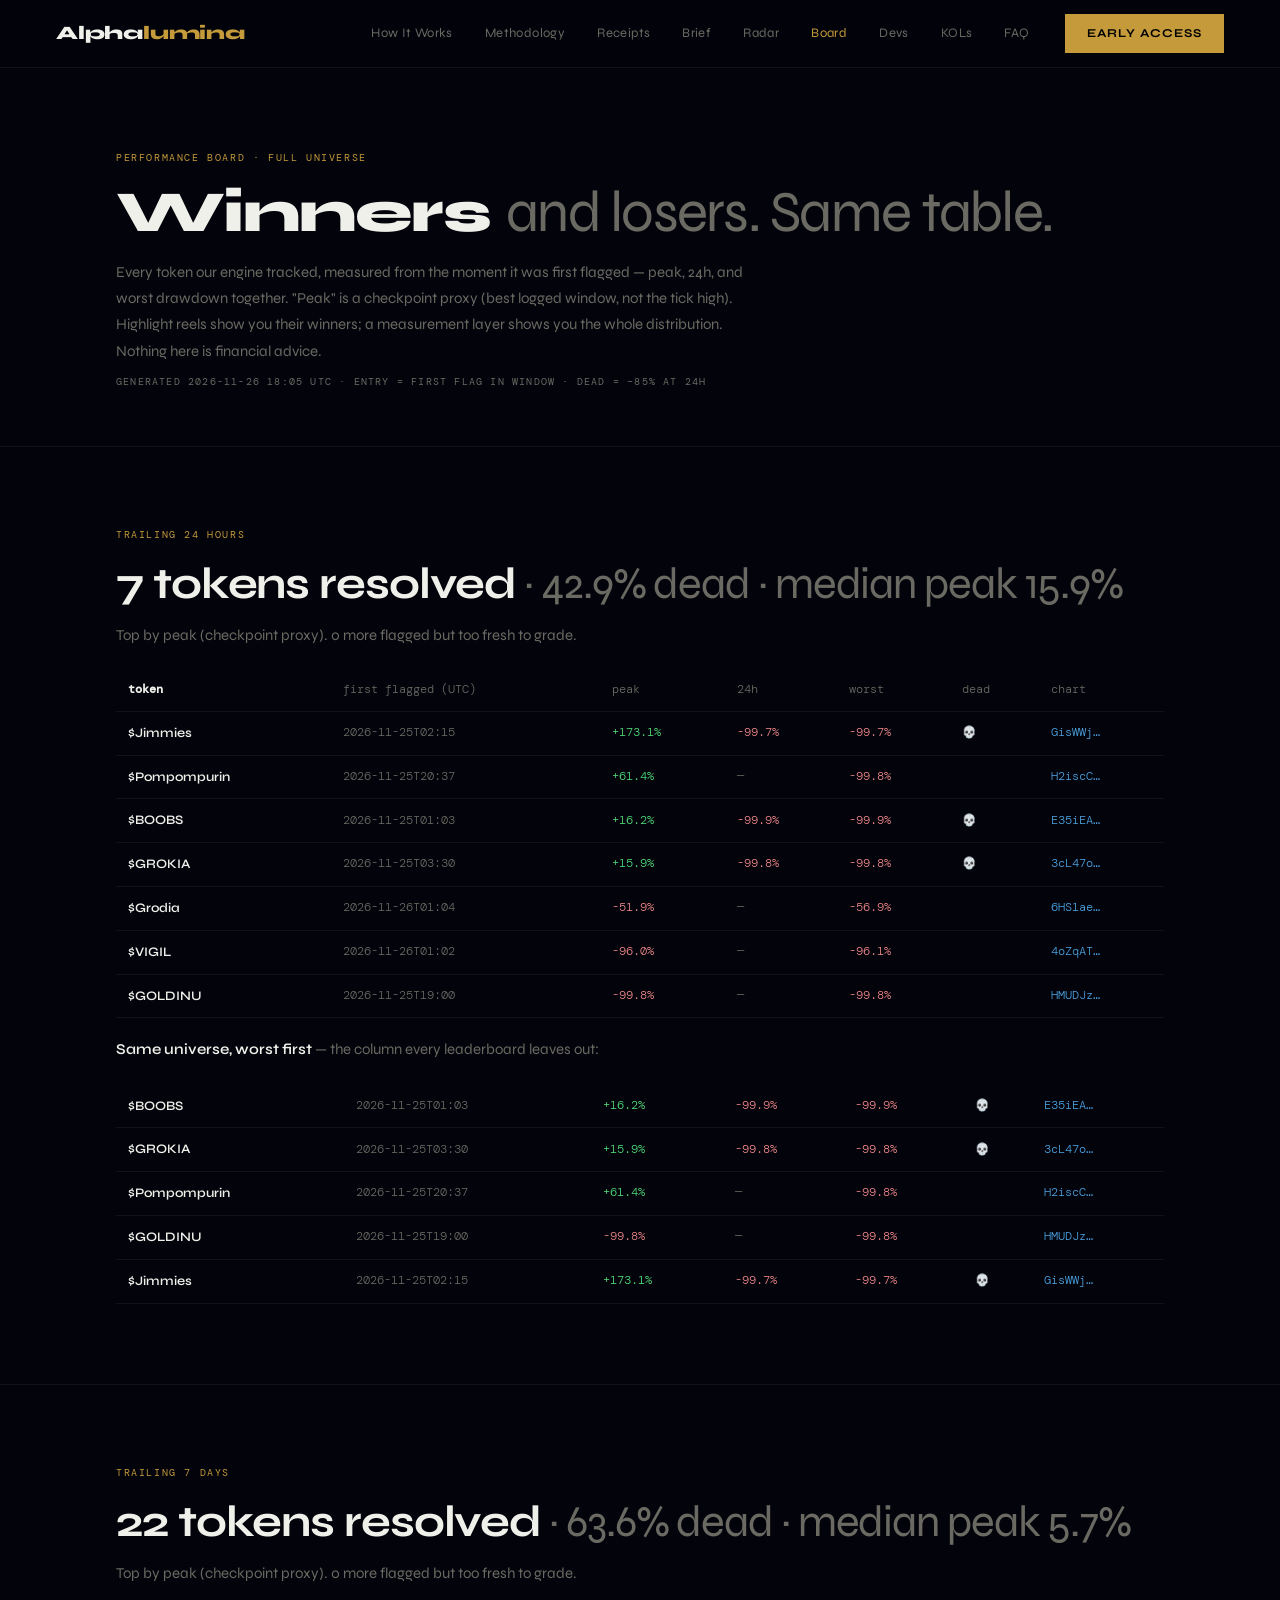
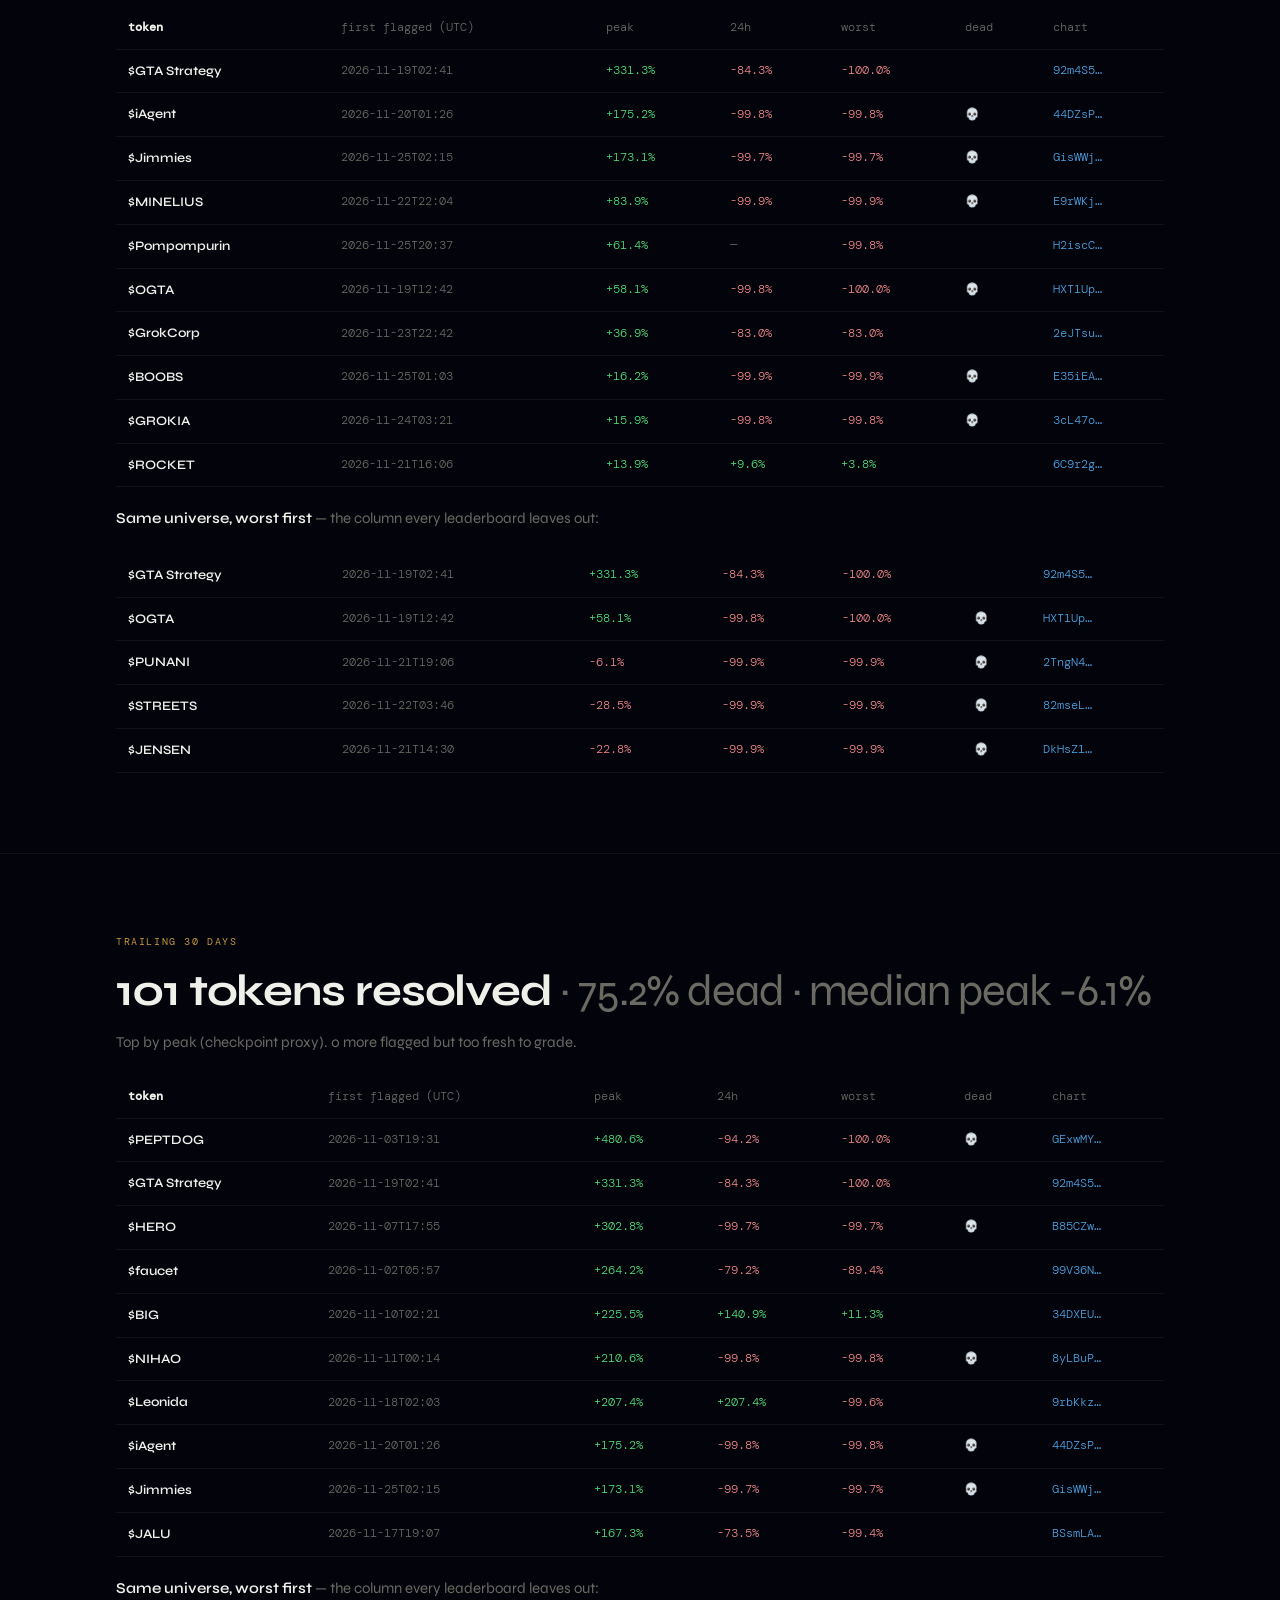
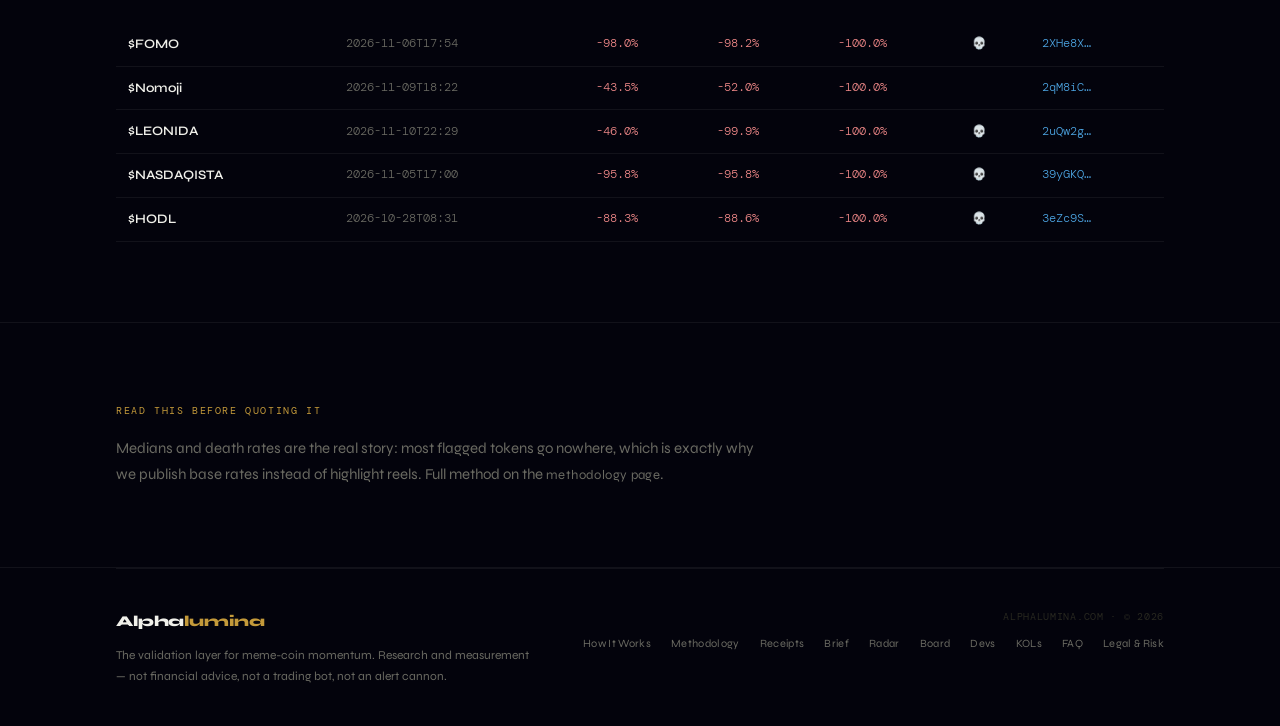
==== commit f3197308: "board: 2026-11-26 performance board (auto)" ====
--- a/board.html
+++ b/board.html
@@ -44,48 +44,48 @@
     <div class="stag">Performance Board · full universe</div>
     <h1>Winners <span class="dim">and losers. Same table.</span></h1>
     <p class="sp">Every token our engine tracked, measured from the moment it was first flagged — peak, 24h, and worst drawdown together. "Peak" is a checkpoint proxy (best logged window, not the tick high). Highlight reels show you their winners; a measurement layer shows you the whole distribution. Nothing here is financial advice.</p>
-    <p class="brief-meta" style="font-family:var(--mono);font-size:10px;letter-spacing:.12em;text-transform:uppercase;color:var(--fg2);margin-top:10px">generated 2026-11-25 18:05 UTC · entry = first flag in window · dead = −85% at 24h</p>
+    <p class="brief-meta" style="font-family:var(--mono);font-size:10px;letter-spacing:.12em;text-transform:uppercase;color:var(--fg2);margin-top:10px">generated 2026-11-26 18:05 UTC · entry = first flag in window · dead = −85% at 24h</p>
   </div>
 </header>
 
 <section class="section">
   <div class="wrap">
     <div class="stag">Trailing 24 hours</div>
-    <h2 class="sh">4 tokens resolved<span class="dim"> · 25.0% dead · median peak 16.2%</span></h2>
+    <h2 class="sh">7 tokens resolved<span class="dim"> · 42.9% dead · median peak 15.9%</span></h2>
     <p class="sp">Top by peak (checkpoint proxy). 0 more flagged but too fresh to grade.</p>
     <div class="table-scroll"><table class="btable">
       <tr><td class="mono" style="font-weight:600">token</td><td class="mono">first flagged (UTC)</td><td class="mono">peak</td><td class="mono">24h</td><td class="mono">worst</td><td class="mono">dead</td><td class="mono">chart</td></tr>
-      <tr><td>$Jimmies</td><td class="mono">2026-11-25T02:15</td><td class="mono pos">+173.1%</td><td class="mono">—</td><td class="mono pos">+1.4%</td><td class="mono"></td><td class="mono"><a href="https://gmgn.ai/sol/token/GisWWjhwrSud4aFGSHvTMt85Ky14sY7LeBFCpfoFpump" target="_blank" rel="noopener">GisWWj…</a></td></tr><tr><td>$BOOBS</td><td class="mono">2026-11-25T01:03</td><td class="mono pos">+16.2%</td><td class="mono">—</td><td class="mono neg">-75.6%</td><td class="mono"></td><td class="mono"><a href="https://gmgn.ai/sol/token/E35iEA2yLLHc1tjm6et1Z3YuH8DhxJYWtWezPHgSpump" target="_blank" rel="noopener">E35iEA…</a></td></tr><tr><td>$GROKIA</td><td class="mono">2026-11-24T03:21</td><td class="mono pos">+15.9%</td><td class="mono">—</td><td class="mono neg">-51.7%</td><td class="mono"></td><td class="mono"><a href="https://gmgn.ai/sol/token/3cL47ohWa2HApLYKtqPsqkjaxJ6HLvT5Ri1KvWdXpump" target="_blank" rel="noopener">3cL47o…</a></td></tr><tr><td>$Jesus</td><td class="mono">2026-11-24T05:42</td><td class="mono neg">-10.8%</td><td class="mono neg">-99.8%</td><td class="mono neg">-99.8%</td><td class="mono">💀</td><td class="mono"><a href="https://gmgn.ai/sol/token/Gy5BUDnpJMWRsNVKh9sRtsBGunFXKKrbroQRoydQpump" target="_blank" rel="noopener">Gy5BUD…</a></td></tr>
+      <tr><td>$Jimmies</td><td class="mono">2026-11-25T02:15</td><td class="mono pos">+173.1%</td><td class="mono neg">-99.7%</td><td class="mono neg">-99.7%</td><td class="mono">💀</td><td class="mono"><a href="https://gmgn.ai/sol/token/GisWWjhwrSud4aFGSHvTMt85Ky14sY7LeBFCpfoFpump" target="_blank" rel="noopener">GisWWj…</a></td></tr><tr><td>$Pompompurin</td><td class="mono">2026-11-25T20:37</td><td class="mono pos">+61.4%</td><td class="mono">—</td><td class="mono neg">-99.8%</td><td class="mono"></td><td class="mono"><a href="https://gmgn.ai/sol/token/H2iscCQ4RiZ5ufu3UTBS2VDrVqbNY8gN7eVSSASBpump" target="_blank" rel="noopener">H2iscC…</a></td></tr><tr><td>$BOOBS</td><td class="mono">2026-11-25T01:03</td><td class="mono pos">+16.2%</td><td class="mono neg">-99.9%</td><td class="mono neg">-99.9%</td><td class="mono">💀</td><td class="mono"><a href="https://gmgn.ai/sol/token/E35iEA2yLLHc1tjm6et1Z3YuH8DhxJYWtWezPHgSpump" target="_blank" rel="noopener">E35iEA…</a></td></tr><tr><td>$GROKIA</td><td class="mono">2026-11-25T03:30</td><td class="mono pos">+15.9%</td><td class="mono neg">-99.8%</td><td class="mono neg">-99.8%</td><td class="mono">💀</td><td class="mono"><a href="https://gmgn.ai/sol/token/3cL47ohWa2HApLYKtqPsqkjaxJ6HLvT5Ri1KvWdXpump" target="_blank" rel="noopener">3cL47o…</a></td></tr><tr><td>$Grodia</td><td class="mono">2026-11-26T01:04</td><td class="mono neg">-51.9%</td><td class="mono">—</td><td class="mono neg">-56.9%</td><td class="mono"></td><td class="mono"><a href="https://gmgn.ai/sol/token/6HS1aeSk7osT5B1CzLp1HTRTAweFr5wurfMHS4vppump" target="_blank" rel="noopener">6HS1ae…</a></td></tr><tr><td>$VIGIL</td><td class="mono">2026-11-26T01:02</td><td class="mono neg">-96.0%</td><td class="mono">—</td><td class="mono neg">-96.1%</td><td class="mono"></td><td class="mono"><a href="https://gmgn.ai/sol/token/4oZqAT8xgFviPyU6jygJc4gzN2SPy1SBJC1W7UdDpump" target="_blank" rel="noopener">4oZqAT…</a></td></tr><tr><td>$GOLDINU</td><td class="mono">2026-11-25T19:00</td><td class="mono neg">-99.8%</td><td class="mono">—</td><td class="mono neg">-99.8%</td><td class="mono"></td><td class="mono"><a href="https://gmgn.ai/sol/token/HMUDJz84ZBHYbM5nt33u4DCkgxyRdXwWxwCpvALPpump" target="_blank" rel="noopener">HMUDJz…</a></td></tr>
     </table></div>
     <p class="sp" style="margin-top:18px"><strong>Same universe, worst first</strong> — the column every leaderboard leaves out:</p>
     <div class="table-scroll"><table class="btable">
-      <tr><td>$Jesus</td><td class="mono">2026-11-24T05:42</td><td class="mono neg">-10.8%</td><td class="mono neg">-99.8%</td><td class="mono neg">-99.8%</td><td class="mono">💀</td><td class="mono"><a href="https://gmgn.ai/sol/token/Gy5BUDnpJMWRsNVKh9sRtsBGunFXKKrbroQRoydQpump" target="_blank" rel="noopener">Gy5BUD…</a></td></tr><tr><td>$BOOBS</td><td class="mono">2026-11-25T01:03</td><td class="mono pos">+16.2%</td><td class="mono">—</td><td class="mono neg">-75.6%</td><td class="mono"></td><td class="mono"><a href="https://gmgn.ai/sol/token/E35iEA2yLLHc1tjm6et1Z3YuH8DhxJYWtWezPHgSpump" target="_blank" rel="noopener">E35iEA…</a></td></tr><tr><td>$GROKIA</td><td class="mono">2026-11-24T03:21</td><td class="mono pos">+15.9%</td><td class="mono">—</td><td class="mono neg">-51.7%</td><td class="mono"></td><td class="mono"><a href="https://gmgn.ai/sol/token/3cL47ohWa2HApLYKtqPsqkjaxJ6HLvT5Ri1KvWdXpump" target="_blank" rel="noopener">3cL47o…</a></td></tr><tr><td>$Jimmies</td><td class="mono">2026-11-25T02:15</td><td class="mono pos">+173.1%</td><td class="mono">—</td><td class="mono pos">+1.4%</td><td class="mono"></td><td class="mono"><a href="https://gmgn.ai/sol/token/GisWWjhwrSud4aFGSHvTMt85Ky14sY7LeBFCpfoFpump" target="_blank" rel="noopener">GisWWj…</a></td></tr>
+      <tr><td>$BOOBS</td><td class="mono">2026-11-25T01:03</td><td class="mono pos">+16.2%</td><td class="mono neg">-99.9%</td><td class="mono neg">-99.9%</td><td class="mono">💀</td><td class="mono"><a href="https://gmgn.ai/sol/token/E35iEA2yLLHc1tjm6et1Z3YuH8DhxJYWtWezPHgSpump" target="_blank" rel="noopener">E35iEA…</a></td></tr><tr><td>$GROKIA</td><td class="mono">2026-11-25T03:30</td><td class="mono pos">+15.9%</td><td class="mono neg">-99.8%</td><td class="mono neg">-99.8%</td><td class="mono">💀</td><td class="mono"><a href="https://gmgn.ai/sol/token/3cL47ohWa2HApLYKtqPsqkjaxJ6HLvT5Ri1KvWdXpump" target="_blank" rel="noopener">3cL47o…</a></td></tr><tr><td>$Pompompurin</td><td class="mono">2026-11-25T20:37</td><td class="mono pos">+61.4%</td><td class="mono">—</td><td class="mono neg">-99.8%</td><td class="mono"></td><td class="mono"><a href="https://gmgn.ai/sol/token/H2iscCQ4RiZ5ufu3UTBS2VDrVqbNY8gN7eVSSASBpump" target="_blank" rel="noopener">H2iscC…</a></td></tr><tr><td>$GOLDINU</td><td class="mono">2026-11-25T19:00</td><td class="mono neg">-99.8%</td><td class="mono">—</td><td class="mono neg">-99.8%</td><td class="mono"></td><td class="mono"><a href="https://gmgn.ai/sol/token/HMUDJz84ZBHYbM5nt33u4DCkgxyRdXwWxwCpvALPpump" target="_blank" rel="noopener">HMUDJz…</a></td></tr><tr><td>$Jimmies</td><td class="mono">2026-11-25T02:15</td><td class="mono pos">+173.1%</td><td class="mono neg">-99.7%</td><td class="mono neg">-99.7%</td><td class="mono">💀</td><td class="mono"><a href="https://gmgn.ai/sol/token/GisWWjhwrSud4aFGSHvTMt85Ky14sY7LeBFCpfoFpump" target="_blank" rel="noopener">GisWWj…</a></td></tr>
     </table></div>
   </div>
 </section>
 <section class="section">
   <div class="wrap">
     <div class="stag">Trailing 7 days</div>
-    <h2 class="sh">23 tokens resolved<span class="dim"> · 60.9% dead · median peak 13.9%</span></h2>
+    <h2 class="sh">22 tokens resolved<span class="dim"> · 63.6% dead · median peak 5.7%</span></h2>
     <p class="sp">Top by peak (checkpoint proxy). 0 more flagged but too fresh to grade.</p>
     <div class="table-scroll"><table class="btable">
       <tr><td class="mono" style="font-weight:600">token</td><td class="mono">first flagged (UTC)</td><td class="mono">peak</td><td class="mono">24h</td><td class="mono">worst</td><td class="mono">dead</td><td class="mono">chart</td></tr>
-      <tr><td>$GTA Strategy </td><td class="mono">2026-11-19T02:41</td><td class="mono pos">+331.3%</td><td class="mono neg">-84.3%</td><td class="mono neg">-84.3%</td><td class="mono"></td><td class="mono"><a href="https://gmgn.ai/sol/token/92m4S52bu3dZyqzPmPStu8Krz6JcpzHdsG4D5QBqpump" target="_blank" rel="noopener">92m4S5…</a></td></tr><tr><td>$Leonida</td><td class="mono">2026-11-18T02:03</td><td class="mono pos">+207.4%</td><td class="mono pos">+207.4%</td><td class="mono neg">-99.6%</td><td class="mono"></td><td class="mono"><a href="https://gmgn.ai/sol/token/9rbKkz2BDQBVgZmrHY6d7PTq2ge91gkpEyE4y9PPpump" target="_blank" rel="noopener">9rbKkz…</a></td></tr><tr><td>$iAgent</td><td class="mono">2026-11-20T01:26</td><td class="mono pos">+175.2%</td><td class="mono neg">-99.8%</td><td class="mono neg">-99.8%</td><td class="mono">💀</td><td class="mono"><a href="https://gmgn.ai/sol/token/44DZsPNJUtUyTkELAFYdwCpe82sEt12HZKrMgK1Spump" target="_blank" rel="noopener">44DZsP…</a></td></tr><tr><td>$Jimmies</td><td class="mono">2026-11-25T02:15</td><td class="mono pos">+173.1%</td><td class="mono">—</td><td class="mono pos">+1.4%</td><td class="mono"></td><td class="mono"><a href="https://gmgn.ai/sol/token/GisWWjhwrSud4aFGSHvTMt85Ky14sY7LeBFCpfoFpump" target="_blank" rel="noopener">GisWWj…</a></td></tr><tr><td>$MINELIUS</td><td class="mono">2026-11-22T22:04</td><td class="mono pos">+83.9%</td><td class="mono neg">-99.9%</td><td class="mono neg">-99.9%</td><td class="mono">💀</td><td class="mono"><a href="https://gmgn.ai/sol/token/E9rWKjVhHMxQkxfREr7Li8Yy46rVcWiWHoKVQAe9pump" target="_blank" rel="noopener">E9rWKj…</a></td></tr><tr><td>$OGTA</td><td class="mono">2026-11-19T12:42</td><td class="mono pos">+58.1%</td><td class="mono neg">-99.8%</td><td class="mono neg">-99.8%</td><td class="mono">💀</td><td class="mono"><a href="https://gmgn.ai/sol/token/HXT1UpmDkHmphFDrs3JWR3WHpsnoueCyABArTo7Apump" target="_blank" rel="noopener">HXT1Up…</a></td></tr><tr><td>$GrokCorp</td><td class="mono">2026-11-23T22:42</td><td class="mono pos">+36.9%</td><td class="mono neg">-83.0%</td><td class="mono neg">-83.0%</td><td class="mono"></td><td class="mono"><a href="https://gmgn.ai/sol/token/2eJTsuynzczraB8AiJYVzwcomqPQeU8h4egirbqvpump" target="_blank" rel="noopener">2eJTsu…</a></td></tr><tr><td>$GAMER</td><td class="mono">2026-11-18T21:07</td><td class="mono pos">+32.0%</td><td class="mono neg">-8.7%</td><td class="mono neg">-8.7%</td><td class="mono"></td><td class="mono"><a href="https://gmgn.ai/sol/token/CWzurrQNhzHvStoAiB1uc2WS7tVDisxZBVSB3oHSpump" target="_blank" rel="noopener">CWzurr…</a></td></tr><tr><td>$Rocco</td><td class="mono">2026-11-18T17:26</td><td class="mono pos">+20.1%</td><td class="mono neg">-99.7%</td><td class="mono neg">-99.7%</td><td class="mono">💀</td><td class="mono"><a href="https://gmgn.ai/sol/token/6qNMHrswqq4tB9aSBCa66orADDH3vYRcoQiS2XnJpump" target="_blank" rel="noopener">6qNMHr…</a></td></tr><tr><td>$BOOBS</td><td class="mono">2026-11-25T01:03</td><td class="mono pos">+16.2%</td><td class="mono">—</td><td class="mono neg">-75.6%</td><td class="mono"></td><td class="mono"><a href="https://gmgn.ai/sol/token/E35iEA2yLLHc1tjm6et1Z3YuH8DhxJYWtWezPHgSpump" target="_blank" rel="noopener">E35iEA…</a></td></tr>
+      <tr><td>$GTA Strategy </td><td class="mono">2026-11-19T02:41</td><td class="mono pos">+331.3%</td><td class="mono neg">-84.3%</td><td class="mono neg">-100.0%</td><td class="mono"></td><td class="mono"><a href="https://gmgn.ai/sol/token/92m4S52bu3dZyqzPmPStu8Krz6JcpzHdsG4D5QBqpump" target="_blank" rel="noopener">92m4S5…</a></td></tr><tr><td>$iAgent</td><td class="mono">2026-11-20T01:26</td><td class="mono pos">+175.2%</td><td class="mono neg">-99.8%</td><td class="mono neg">-99.8%</td><td class="mono">💀</td><td class="mono"><a href="https://gmgn.ai/sol/token/44DZsPNJUtUyTkELAFYdwCpe82sEt12HZKrMgK1Spump" target="_blank" rel="noopener">44DZsP…</a></td></tr><tr><td>$Jimmies</td><td class="mono">2026-11-25T02:15</td><td class="mono pos">+173.1%</td><td class="mono neg">-99.7%</td><td class="mono neg">-99.7%</td><td class="mono">💀</td><td class="mono"><a href="https://gmgn.ai/sol/token/GisWWjhwrSud4aFGSHvTMt85Ky14sY7LeBFCpfoFpump" target="_blank" rel="noopener">GisWWj…</a></td></tr><tr><td>$MINELIUS</td><td class="mono">2026-11-22T22:04</td><td class="mono pos">+83.9%</td><td class="mono neg">-99.9%</td><td class="mono neg">-99.9%</td><td class="mono">💀</td><td class="mono"><a href="https://gmgn.ai/sol/token/E9rWKjVhHMxQkxfREr7Li8Yy46rVcWiWHoKVQAe9pump" target="_blank" rel="noopener">E9rWKj…</a></td></tr><tr><td>$Pompompurin</td><td class="mono">2026-11-25T20:37</td><td class="mono pos">+61.4%</td><td class="mono">—</td><td class="mono neg">-99.8%</td><td class="mono"></td><td class="mono"><a href="https://gmgn.ai/sol/token/H2iscCQ4RiZ5ufu3UTBS2VDrVqbNY8gN7eVSSASBpump" target="_blank" rel="noopener">H2iscC…</a></td></tr><tr><td>$OGTA</td><td class="mono">2026-11-19T12:42</td><td class="mono pos">+58.1%</td><td class="mono neg">-99.8%</td><td class="mono neg">-100.0%</td><td class="mono">💀</td><td class="mono"><a href="https://gmgn.ai/sol/token/HXT1UpmDkHmphFDrs3JWR3WHpsnoueCyABArTo7Apump" target="_blank" rel="noopener">HXT1Up…</a></td></tr><tr><td>$GrokCorp</td><td class="mono">2026-11-23T22:42</td><td class="mono pos">+36.9%</td><td class="mono neg">-83.0%</td><td class="mono neg">-83.0%</td><td class="mono"></td><td class="mono"><a href="https://gmgn.ai/sol/token/2eJTsuynzczraB8AiJYVzwcomqPQeU8h4egirbqvpump" target="_blank" rel="noopener">2eJTsu…</a></td></tr><tr><td>$BOOBS</td><td class="mono">2026-11-25T01:03</td><td class="mono pos">+16.2%</td><td class="mono neg">-99.9%</td><td class="mono neg">-99.9%</td><td class="mono">💀</td><td class="mono"><a href="https://gmgn.ai/sol/token/E35iEA2yLLHc1tjm6et1Z3YuH8DhxJYWtWezPHgSpump" target="_blank" rel="noopener">E35iEA…</a></td></tr><tr><td>$GROKIA</td><td class="mono">2026-11-24T03:21</td><td class="mono pos">+15.9%</td><td class="mono neg">-99.8%</td><td class="mono neg">-99.8%</td><td class="mono">💀</td><td class="mono"><a href="https://gmgn.ai/sol/token/3cL47ohWa2HApLYKtqPsqkjaxJ6HLvT5Ri1KvWdXpump" target="_blank" rel="noopener">3cL47o…</a></td></tr><tr><td>$ROCKET</td><td class="mono">2026-11-21T16:06</td><td class="mono pos">+13.9%</td><td class="mono pos">+9.6%</td><td class="mono pos">+3.8%</td><td class="mono"></td><td class="mono"><a href="https://gmgn.ai/sol/token/6C9r2gzu8Pr54hTevHo3x5gSj9JqtpApj7obJnrtpump" target="_blank" rel="noopener">6C9r2g…</a></td></tr>
     </table></div>
     <p class="sp" style="margin-top:18px"><strong>Same universe, worst first</strong> — the column every leaderboard leaves out:</p>
     <div class="table-scroll"><table class="btable">
-      <tr><td>$PUNANI</td><td class="mono">2026-11-21T19:06</td><td class="mono neg">-6.1%</td><td class="mono neg">-99.9%</td><td class="mono neg">-99.9%</td><td class="mono">💀</td><td class="mono"><a href="https://gmgn.ai/sol/token/2TngN4B7XaoGSKsYvttq5bFAdM4Z4xCSnuyRwGiFpump" target="_blank" rel="noopener">2TngN4…</a></td></tr><tr><td>$STREETS</td><td class="mono">2026-11-22T03:46</td><td class="mono neg">-28.5%</td><td class="mono neg">-99.9%</td><td class="mono neg">-99.9%</td><td class="mono">💀</td><td class="mono"><a href="https://gmgn.ai/sol/token/82mseLFauphc2yutbaDGgViahquJ1jGVLpyof99xpump" target="_blank" rel="noopener">82mseL…</a></td></tr><tr><td>$JENSEN</td><td class="mono">2026-11-21T14:30</td><td class="mono neg">-22.8%</td><td class="mono neg">-99.9%</td><td class="mono neg">-99.9%</td><td class="mono">💀</td><td class="mono"><a href="https://gmgn.ai/sol/token/DkHsZ1kjd2Fua8sgKE6PhHhyCdXYscbDVN7mAfiGpump" target="_blank" rel="noopener">DkHsZ1…</a></td></tr><tr><td>$MINELIUS</td><td class="mono">2026-11-22T22:04</td><td class="mono pos">+83.9%</td><td class="mono neg">-99.9%</td><td class="mono neg">-99.9%</td><td class="mono">💀</td><td class="mono"><a href="https://gmgn.ai/sol/token/E9rWKjVhHMxQkxfREr7Li8Yy46rVcWiWHoKVQAe9pump" target="_blank" rel="noopener">E9rWKj…</a></td></tr><tr><td>$iAgent</td><td class="mono">2026-11-20T01:26</td><td class="mono pos">+175.2%</td><td class="mono neg">-99.8%</td><td class="mono neg">-99.8%</td><td class="mono">💀</td><td class="mono"><a href="https://gmgn.ai/sol/token/44DZsPNJUtUyTkELAFYdwCpe82sEt12HZKrMgK1Spump" target="_blank" rel="noopener">44DZsP…</a></td></tr>
+      <tr><td>$GTA Strategy </td><td class="mono">2026-11-19T02:41</td><td class="mono pos">+331.3%</td><td class="mono neg">-84.3%</td><td class="mono neg">-100.0%</td><td class="mono"></td><td class="mono"><a href="https://gmgn.ai/sol/token/92m4S52bu3dZyqzPmPStu8Krz6JcpzHdsG4D5QBqpump" target="_blank" rel="noopener">92m4S5…</a></td></tr><tr><td>$OGTA</td><td class="mono">2026-11-19T12:42</td><td class="mono pos">+58.1%</td><td class="mono neg">-99.8%</td><td class="mono neg">-100.0%</td><td class="mono">💀</td><td class="mono"><a href="https://gmgn.ai/sol/token/HXT1UpmDkHmphFDrs3JWR3WHpsnoueCyABArTo7Apump" target="_blank" rel="noopener">HXT1Up…</a></td></tr><tr><td>$PUNANI</td><td class="mono">2026-11-21T19:06</td><td class="mono neg">-6.1%</td><td class="mono neg">-99.9%</td><td class="mono neg">-99.9%</td><td class="mono">💀</td><td class="mono"><a href="https://gmgn.ai/sol/token/2TngN4B7XaoGSKsYvttq5bFAdM4Z4xCSnuyRwGiFpump" target="_blank" rel="noopener">2TngN4…</a></td></tr><tr><td>$STREETS</td><td class="mono">2026-11-22T03:46</td><td class="mono neg">-28.5%</td><td class="mono neg">-99.9%</td><td class="mono neg">-99.9%</td><td class="mono">💀</td><td class="mono"><a href="https://gmgn.ai/sol/token/82mseLFauphc2yutbaDGgViahquJ1jGVLpyof99xpump" target="_blank" rel="noopener">82mseL…</a></td></tr><tr><td>$JENSEN</td><td class="mono">2026-11-21T14:30</td><td class="mono neg">-22.8%</td><td class="mono neg">-99.9%</td><td class="mono neg">-99.9%</td><td class="mono">💀</td><td class="mono"><a href="https://gmgn.ai/sol/token/DkHsZ1kjd2Fua8sgKE6PhHhyCdXYscbDVN7mAfiGpump" target="_blank" rel="noopener">DkHsZ1…</a></td></tr>
     </table></div>
   </div>
 </section>
 <section class="section">
   <div class="wrap">
     <div class="stag">Trailing 30 days</div>
-    <h2 class="sh">98 tokens resolved<span class="dim"> · 75.5% dead · median peak -3.9%</span></h2>
+    <h2 class="sh">101 tokens resolved<span class="dim"> · 75.2% dead · median peak -6.1%</span></h2>
     <p class="sp">Top by peak (checkpoint proxy). 0 more flagged but too fresh to grade.</p>
     <div class="table-scroll"><table class="btable">
       <tr><td class="mono" style="font-weight:600">token</td><td class="mono">first flagged (UTC)</td><td class="mono">peak</td><td class="mono">24h</td><td class="mono">worst</td><td class="mono">dead</td><td class="mono">chart</td></tr>
-      <tr><td>$PEPTDOG</td><td class="mono">2026-11-03T19:31</td><td class="mono pos">+480.6%</td><td class="mono neg">-94.2%</td><td class="mono neg">-100.0%</td><td class="mono">💀</td><td class="mono"><a href="https://gmgn.ai/sol/token/GExwMYa2tnJwGfKTmzR4ERiQKptfNceN9GTXc82Lpump" target="_blank" rel="noopener">GExwMY…</a></td></tr><tr><td>$GTA Strategy </td><td class="mono">2026-11-19T02:41</td><td class="mono pos">+331.3%</td><td class="mono neg">-84.3%</td><td class="mono neg">-84.3%</td><td class="mono"></td><td class="mono"><a href="https://gmgn.ai/sol/token/92m4S52bu3dZyqzPmPStu8Krz6JcpzHdsG4D5QBqpump" target="_blank" rel="noopener">92m4S5…</a></td></tr><tr><td>$HERO</td><td class="mono">2026-11-07T17:55</td><td class="mono pos">+302.8%</td><td class="mono neg">-99.7%</td><td class="mono neg">-99.7%</td><td class="mono">💀</td><td class="mono"><a href="https://gmgn.ai/sol/token/B85CZwwGQN7HpKduxYGyP1B6Wq3U58m94oQ3poWGpump" target="_blank" rel="noopener">B85CZw…</a></td></tr><tr><td>$faucet</td><td class="mono">2026-11-02T05:57</td><td class="mono pos">+264.2%</td><td class="mono neg">-79.2%</td><td class="mono neg">-89.4%</td><td class="mono"></td><td class="mono"><a href="https://gmgn.ai/sol/token/99V36NFUcueC2tHjd1JV5bfhFux73NKWRiSBnxJ8pump" target="_blank" rel="noopener">99V36N…</a></td></tr><tr><td>$BIG</td><td class="mono">2026-11-10T02:21</td><td class="mono pos">+225.5%</td><td class="mono pos">+140.9%</td><td class="mono pos">+11.3%</td><td class="mono"></td><td class="mono"><a href="https://gmgn.ai/sol/token/34DXEU2ttEtBSb1TqGJm7izgvYTTkqKcCoiNWdPDpump" target="_blank" rel="noopener">34DXEU…</a></td></tr><tr><td>$NIHAO</td><td class="mono">2026-11-11T00:14</td><td class="mono pos">+210.6%</td><td class="mono neg">-99.8%</td><td class="mono neg">-99.8%</td><td class="mono">💀</td><td class="mono"><a href="https://gmgn.ai/sol/token/8yLBuP74RnFmjSRS8BGFebvyoTo8uiEjPB71h3Zgpump" target="_blank" rel="noopener">8yLBuP…</a></td></tr><tr><td>$Leonida</td><td class="mono">2026-11-18T02:03</td><td class="mono pos">+207.4%</td><td class="mono pos">+207.4%</td><td class="mono neg">-99.6%</td><td class="mono"></td><td class="mono"><a href="https://gmgn.ai/sol/token/9rbKkz2BDQBVgZmrHY6d7PTq2ge91gkpEyE4y9PPpump" target="_blank" rel="noopener">9rbKkz…</a></td></tr><tr><td>$iAgent</td><td class="mono">2026-11-20T01:26</td><td class="mono pos">+175.2%</td><td class="mono neg">-99.8%</td><td class="mono neg">-99.8%</td><td class="mono">💀</td><td class="mono"><a href="https://gmgn.ai/sol/token/44DZsPNJUtUyTkELAFYdwCpe82sEt12HZKrMgK1Spump" target="_blank" rel="noopener">44DZsP…</a></td></tr><tr><td>$Jimmies</td><td class="mono">2026-11-25T02:15</td><td class="mono pos">+173.1%</td><td class="mono">—</td><td class="mono pos">+1.4%</td><td class="mono"></td><td class="mono"><a href="https://gmgn.ai/sol/token/GisWWjhwrSud4aFGSHvTMt85Ky14sY7LeBFCpfoFpump" target="_blank" rel="noopener">GisWWj…</a></td></tr><tr><td>$JALU</td><td class="mono">2026-11-17T19:07</td><td class="mono pos">+167.3%</td><td class="mono neg">-73.5%</td><td class="mono neg">-99.4%</td><td class="mono"></td><td class="mono"><a href="https://gmgn.ai/sol/token/BSsmLA6UN8fzJ8qUkV4KwC5LxR7ab3TaUtcwvAyJpump" target="_blank" rel="noopener">BSsmLA…</a></td></tr>
+      <tr><td>$PEPTDOG</td><td class="mono">2026-11-03T19:31</td><td class="mono pos">+480.6%</td><td class="mono neg">-94.2%</td><td class="mono neg">-100.0%</td><td class="mono">💀</td><td class="mono"><a href="https://gmgn.ai/sol/token/GExwMYa2tnJwGfKTmzR4ERiQKptfNceN9GTXc82Lpump" target="_blank" rel="noopener">GExwMY…</a></td></tr><tr><td>$GTA Strategy </td><td class="mono">2026-11-19T02:41</td><td class="mono pos">+331.3%</td><td class="mono neg">-84.3%</td><td class="mono neg">-100.0%</td><td class="mono"></td><td class="mono"><a href="https://gmgn.ai/sol/token/92m4S52bu3dZyqzPmPStu8Krz6JcpzHdsG4D5QBqpump" target="_blank" rel="noopener">92m4S5…</a></td></tr><tr><td>$HERO</td><td class="mono">2026-11-07T17:55</td><td class="mono pos">+302.8%</td><td class="mono neg">-99.7%</td><td class="mono neg">-99.7%</td><td class="mono">💀</td><td class="mono"><a href="https://gmgn.ai/sol/token/B85CZwwGQN7HpKduxYGyP1B6Wq3U58m94oQ3poWGpump" target="_blank" rel="noopener">B85CZw…</a></td></tr><tr><td>$faucet</td><td class="mono">2026-11-02T05:57</td><td class="mono pos">+264.2%</td><td class="mono neg">-79.2%</td><td class="mono neg">-89.4%</td><td class="mono"></td><td class="mono"><a href="https://gmgn.ai/sol/token/99V36NFUcueC2tHjd1JV5bfhFux73NKWRiSBnxJ8pump" target="_blank" rel="noopener">99V36N…</a></td></tr><tr><td>$BIG</td><td class="mono">2026-11-10T02:21</td><td class="mono pos">+225.5%</td><td class="mono pos">+140.9%</td><td class="mono pos">+11.3%</td><td class="mono"></td><td class="mono"><a href="https://gmgn.ai/sol/token/34DXEU2ttEtBSb1TqGJm7izgvYTTkqKcCoiNWdPDpump" target="_blank" rel="noopener">34DXEU…</a></td></tr><tr><td>$NIHAO</td><td class="mono">2026-11-11T00:14</td><td class="mono pos">+210.6%</td><td class="mono neg">-99.8%</td><td class="mono neg">-99.8%</td><td class="mono">💀</td><td class="mono"><a href="https://gmgn.ai/sol/token/8yLBuP74RnFmjSRS8BGFebvyoTo8uiEjPB71h3Zgpump" target="_blank" rel="noopener">8yLBuP…</a></td></tr><tr><td>$Leonida</td><td class="mono">2026-11-18T02:03</td><td class="mono pos">+207.4%</td><td class="mono pos">+207.4%</td><td class="mono neg">-99.6%</td><td class="mono"></td><td class="mono"><a href="https://gmgn.ai/sol/token/9rbKkz2BDQBVgZmrHY6d7PTq2ge91gkpEyE4y9PPpump" target="_blank" rel="noopener">9rbKkz…</a></td></tr><tr><td>$iAgent</td><td class="mono">2026-11-20T01:26</td><td class="mono pos">+175.2%</td><td class="mono neg">-99.8%</td><td class="mono neg">-99.8%</td><td class="mono">💀</td><td class="mono"><a href="https://gmgn.ai/sol/token/44DZsPNJUtUyTkELAFYdwCpe82sEt12HZKrMgK1Spump" target="_blank" rel="noopener">44DZsP…</a></td></tr><tr><td>$Jimmies</td><td class="mono">2026-11-25T02:15</td><td class="mono pos">+173.1%</td><td class="mono neg">-99.7%</td><td class="mono neg">-99.7%</td><td class="mono">💀</td><td class="mono"><a href="https://gmgn.ai/sol/token/GisWWjhwrSud4aFGSHvTMt85Ky14sY7LeBFCpfoFpump" target="_blank" rel="noopener">GisWWj…</a></td></tr><tr><td>$JALU</td><td class="mono">2026-11-17T19:07</td><td class="mono pos">+167.3%</td><td class="mono neg">-73.5%</td><td class="mono neg">-99.4%</td><td class="mono"></td><td class="mono"><a href="https://gmgn.ai/sol/token/BSsmLA6UN8fzJ8qUkV4KwC5LxR7ab3TaUtcwvAyJpump" target="_blank" rel="noopener">BSsmLA…</a></td></tr>
     </table></div>
     <p class="sp" style="margin-top:18px"><strong>Same universe, worst first</strong> — the column every leaderboard leaves out:</p>
     <div class="table-scroll"><table class="btable">
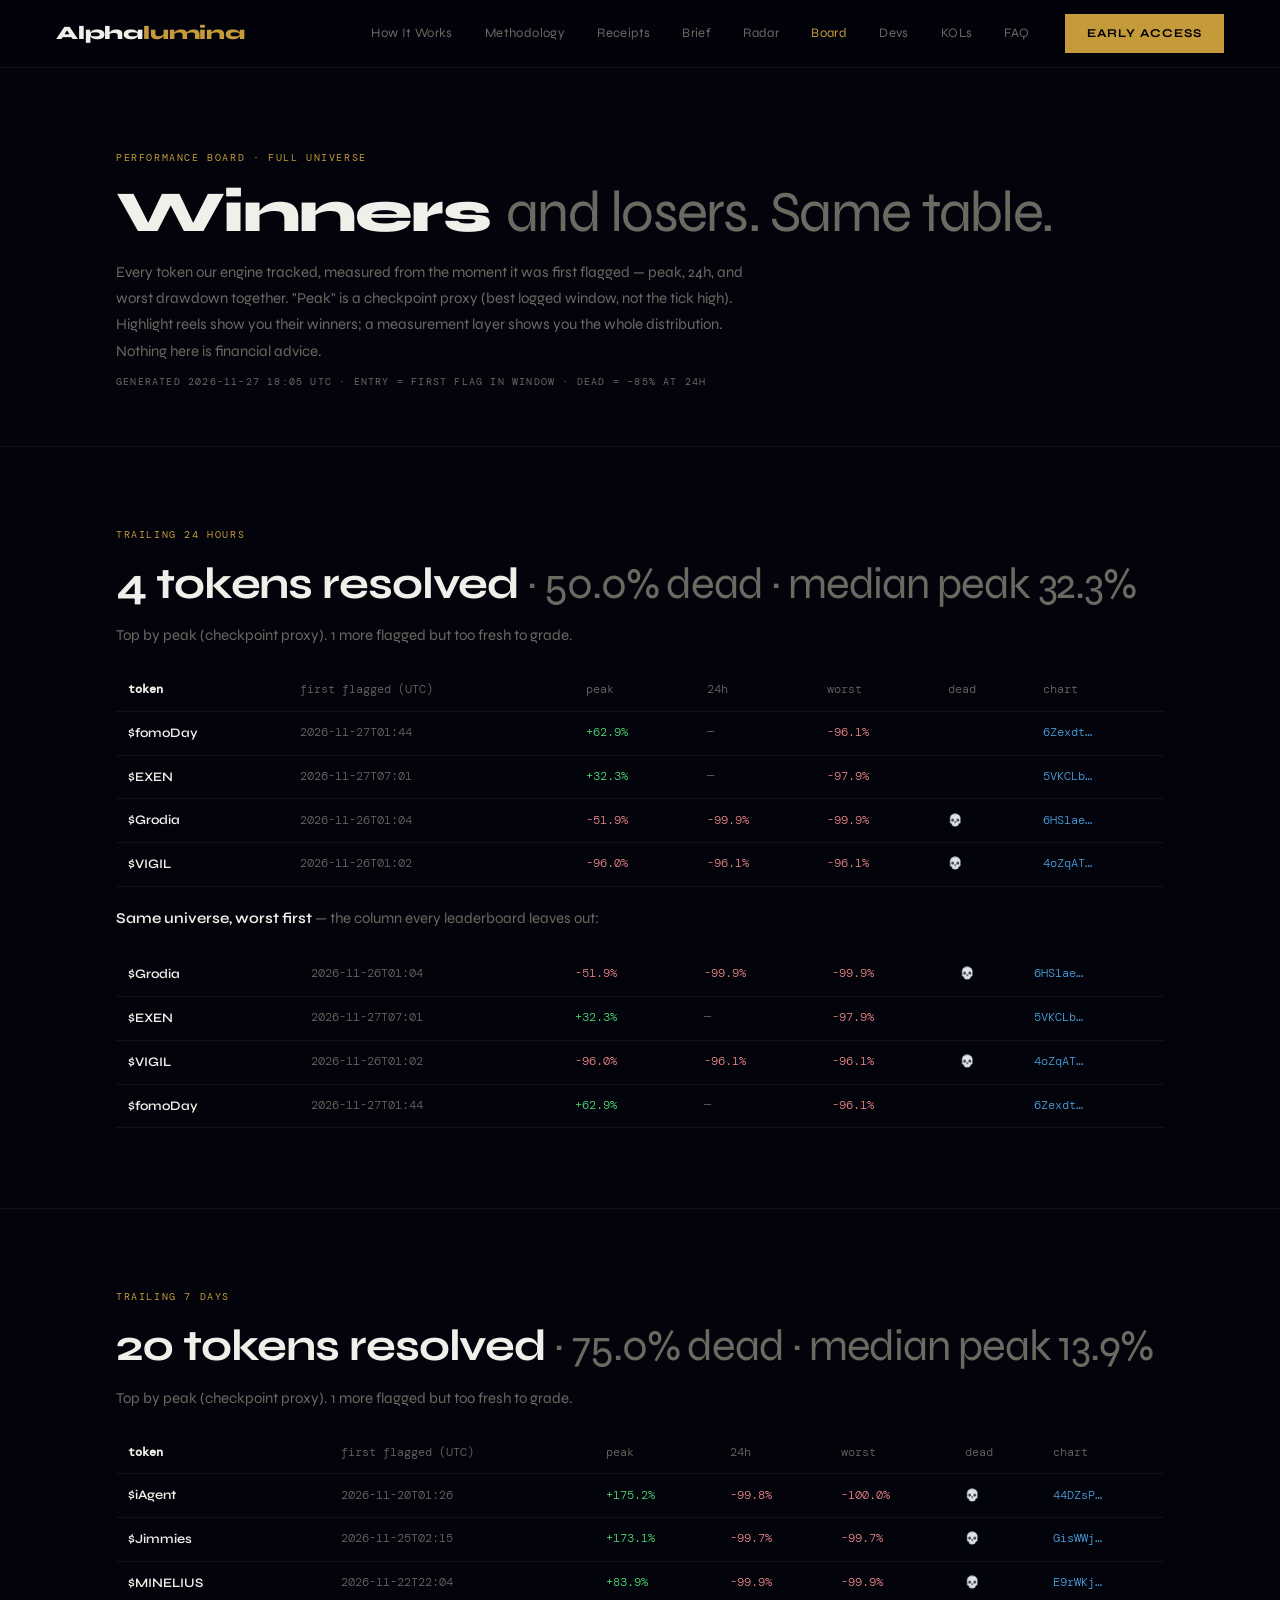
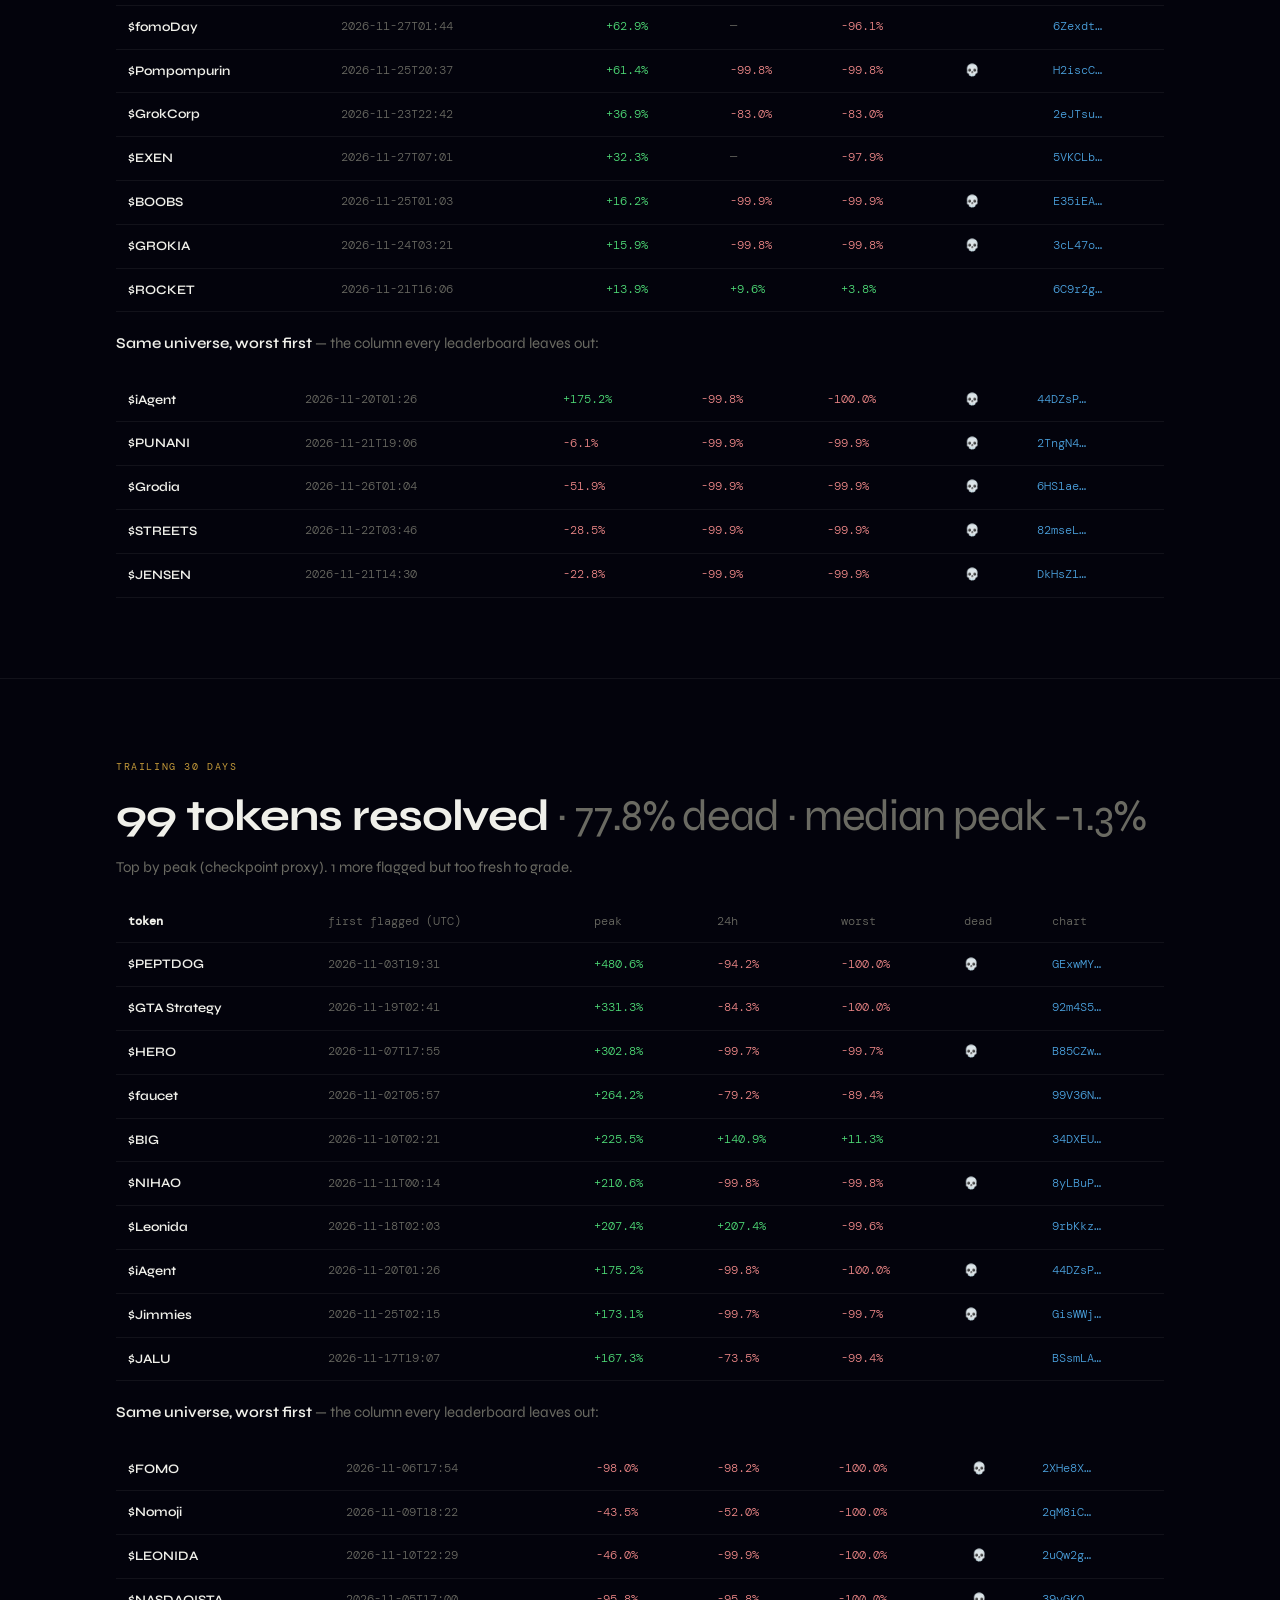
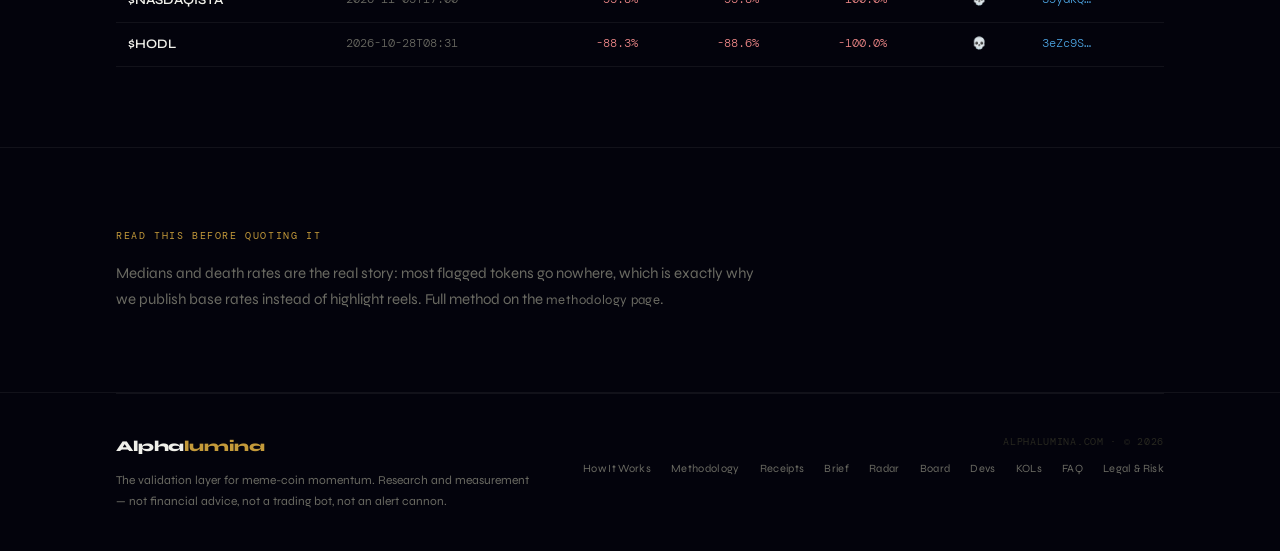
==== commit e35c27cb: "board: 2026-11-27 performance board (auto)" ====
--- a/board.html
+++ b/board.html
@@ -44,48 +44,48 @@
     <div class="stag">Performance Board · full universe</div>
     <h1>Winners <span class="dim">and losers. Same table.</span></h1>
     <p class="sp">Every token our engine tracked, measured from the moment it was first flagged — peak, 24h, and worst drawdown together. "Peak" is a checkpoint proxy (best logged window, not the tick high). Highlight reels show you their winners; a measurement layer shows you the whole distribution. Nothing here is financial advice.</p>
-    <p class="brief-meta" style="font-family:var(--mono);font-size:10px;letter-spacing:.12em;text-transform:uppercase;color:var(--fg2);margin-top:10px">generated 2026-11-26 18:05 UTC · entry = first flag in window · dead = −85% at 24h</p>
+    <p class="brief-meta" style="font-family:var(--mono);font-size:10px;letter-spacing:.12em;text-transform:uppercase;color:var(--fg2);margin-top:10px">generated 2026-11-27 18:05 UTC · entry = first flag in window · dead = −85% at 24h</p>
   </div>
 </header>
 
 <section class="section">
   <div class="wrap">
     <div class="stag">Trailing 24 hours</div>
-    <h2 class="sh">7 tokens resolved<span class="dim"> · 42.9% dead · median peak 15.9%</span></h2>
-    <p class="sp">Top by peak (checkpoint proxy). 0 more flagged but too fresh to grade.</p>
+    <h2 class="sh">4 tokens resolved<span class="dim"> · 50.0% dead · median peak 32.3%</span></h2>
+    <p class="sp">Top by peak (checkpoint proxy). 1 more flagged but too fresh to grade.</p>
     <div class="table-scroll"><table class="btable">
       <tr><td class="mono" style="font-weight:600">token</td><td class="mono">first flagged (UTC)</td><td class="mono">peak</td><td class="mono">24h</td><td class="mono">worst</td><td class="mono">dead</td><td class="mono">chart</td></tr>
-      <tr><td>$Jimmies</td><td class="mono">2026-11-25T02:15</td><td class="mono pos">+173.1%</td><td class="mono neg">-99.7%</td><td class="mono neg">-99.7%</td><td class="mono">💀</td><td class="mono"><a href="https://gmgn.ai/sol/token/GisWWjhwrSud4aFGSHvTMt85Ky14sY7LeBFCpfoFpump" target="_blank" rel="noopener">GisWWj…</a></td></tr><tr><td>$Pompompurin</td><td class="mono">2026-11-25T20:37</td><td class="mono pos">+61.4%</td><td class="mono">—</td><td class="mono neg">-99.8%</td><td class="mono"></td><td class="mono"><a href="https://gmgn.ai/sol/token/H2iscCQ4RiZ5ufu3UTBS2VDrVqbNY8gN7eVSSASBpump" target="_blank" rel="noopener">H2iscC…</a></td></tr><tr><td>$BOOBS</td><td class="mono">2026-11-25T01:03</td><td class="mono pos">+16.2%</td><td class="mono neg">-99.9%</td><td class="mono neg">-99.9%</td><td class="mono">💀</td><td class="mono"><a href="https://gmgn.ai/sol/token/E35iEA2yLLHc1tjm6et1Z3YuH8DhxJYWtWezPHgSpump" target="_blank" rel="noopener">E35iEA…</a></td></tr><tr><td>$GROKIA</td><td class="mono">2026-11-25T03:30</td><td class="mono pos">+15.9%</td><td class="mono neg">-99.8%</td><td class="mono neg">-99.8%</td><td class="mono">💀</td><td class="mono"><a href="https://gmgn.ai/sol/token/3cL47ohWa2HApLYKtqPsqkjaxJ6HLvT5Ri1KvWdXpump" target="_blank" rel="noopener">3cL47o…</a></td></tr><tr><td>$Grodia</td><td class="mono">2026-11-26T01:04</td><td class="mono neg">-51.9%</td><td class="mono">—</td><td class="mono neg">-56.9%</td><td class="mono"></td><td class="mono"><a href="https://gmgn.ai/sol/token/6HS1aeSk7osT5B1CzLp1HTRTAweFr5wurfMHS4vppump" target="_blank" rel="noopener">6HS1ae…</a></td></tr><tr><td>$VIGIL</td><td class="mono">2026-11-26T01:02</td><td class="mono neg">-96.0%</td><td class="mono">—</td><td class="mono neg">-96.1%</td><td class="mono"></td><td class="mono"><a href="https://gmgn.ai/sol/token/4oZqAT8xgFviPyU6jygJc4gzN2SPy1SBJC1W7UdDpump" target="_blank" rel="noopener">4oZqAT…</a></td></tr><tr><td>$GOLDINU</td><td class="mono">2026-11-25T19:00</td><td class="mono neg">-99.8%</td><td class="mono">—</td><td class="mono neg">-99.8%</td><td class="mono"></td><td class="mono"><a href="https://gmgn.ai/sol/token/HMUDJz84ZBHYbM5nt33u4DCkgxyRdXwWxwCpvALPpump" target="_blank" rel="noopener">HMUDJz…</a></td></tr>
+      <tr><td>$fomoDay</td><td class="mono">2026-11-27T01:44</td><td class="mono pos">+62.9%</td><td class="mono">—</td><td class="mono neg">-96.1%</td><td class="mono"></td><td class="mono"><a href="https://gmgn.ai/sol/token/6Zexdtc4e5bgwXMg21hFYfTcce77grdHdVUB5Wz2pump" target="_blank" rel="noopener">6Zexdt…</a></td></tr><tr><td>$EXEN</td><td class="mono">2026-11-27T07:01</td><td class="mono pos">+32.3%</td><td class="mono">—</td><td class="mono neg">-97.9%</td><td class="mono"></td><td class="mono"><a href="https://gmgn.ai/sol/token/5VKCLbHMRPCCTWq8dWUTMxihuuHsHjoC9vEYDhrFpump" target="_blank" rel="noopener">5VKCLb…</a></td></tr><tr><td>$Grodia</td><td class="mono">2026-11-26T01:04</td><td class="mono neg">-51.9%</td><td class="mono neg">-99.9%</td><td class="mono neg">-99.9%</td><td class="mono">💀</td><td class="mono"><a href="https://gmgn.ai/sol/token/6HS1aeSk7osT5B1CzLp1HTRTAweFr5wurfMHS4vppump" target="_blank" rel="noopener">6HS1ae…</a></td></tr><tr><td>$VIGIL</td><td class="mono">2026-11-26T01:02</td><td class="mono neg">-96.0%</td><td class="mono neg">-96.1%</td><td class="mono neg">-96.1%</td><td class="mono">💀</td><td class="mono"><a href="https://gmgn.ai/sol/token/4oZqAT8xgFviPyU6jygJc4gzN2SPy1SBJC1W7UdDpump" target="_blank" rel="noopener">4oZqAT…</a></td></tr>
     </table></div>
     <p class="sp" style="margin-top:18px"><strong>Same universe, worst first</strong> — the column every leaderboard leaves out:</p>
     <div class="table-scroll"><table class="btable">
-      <tr><td>$BOOBS</td><td class="mono">2026-11-25T01:03</td><td class="mono pos">+16.2%</td><td class="mono neg">-99.9%</td><td class="mono neg">-99.9%</td><td class="mono">💀</td><td class="mono"><a href="https://gmgn.ai/sol/token/E35iEA2yLLHc1tjm6et1Z3YuH8DhxJYWtWezPHgSpump" target="_blank" rel="noopener">E35iEA…</a></td></tr><tr><td>$GROKIA</td><td class="mono">2026-11-25T03:30</td><td class="mono pos">+15.9%</td><td class="mono neg">-99.8%</td><td class="mono neg">-99.8%</td><td class="mono">💀</td><td class="mono"><a href="https://gmgn.ai/sol/token/3cL47ohWa2HApLYKtqPsqkjaxJ6HLvT5Ri1KvWdXpump" target="_blank" rel="noopener">3cL47o…</a></td></tr><tr><td>$Pompompurin</td><td class="mono">2026-11-25T20:37</td><td class="mono pos">+61.4%</td><td class="mono">—</td><td class="mono neg">-99.8%</td><td class="mono"></td><td class="mono"><a href="https://gmgn.ai/sol/token/H2iscCQ4RiZ5ufu3UTBS2VDrVqbNY8gN7eVSSASBpump" target="_blank" rel="noopener">H2iscC…</a></td></tr><tr><td>$GOLDINU</td><td class="mono">2026-11-25T19:00</td><td class="mono neg">-99.8%</td><td class="mono">—</td><td class="mono neg">-99.8%</td><td class="mono"></td><td class="mono"><a href="https://gmgn.ai/sol/token/HMUDJz84ZBHYbM5nt33u4DCkgxyRdXwWxwCpvALPpump" target="_blank" rel="noopener">HMUDJz…</a></td></tr><tr><td>$Jimmies</td><td class="mono">2026-11-25T02:15</td><td class="mono pos">+173.1%</td><td class="mono neg">-99.7%</td><td class="mono neg">-99.7%</td><td class="mono">💀</td><td class="mono"><a href="https://gmgn.ai/sol/token/GisWWjhwrSud4aFGSHvTMt85Ky14sY7LeBFCpfoFpump" target="_blank" rel="noopener">GisWWj…</a></td></tr>
+      <tr><td>$Grodia</td><td class="mono">2026-11-26T01:04</td><td class="mono neg">-51.9%</td><td class="mono neg">-99.9%</td><td class="mono neg">-99.9%</td><td class="mono">💀</td><td class="mono"><a href="https://gmgn.ai/sol/token/6HS1aeSk7osT5B1CzLp1HTRTAweFr5wurfMHS4vppump" target="_blank" rel="noopener">6HS1ae…</a></td></tr><tr><td>$EXEN</td><td class="mono">2026-11-27T07:01</td><td class="mono pos">+32.3%</td><td class="mono">—</td><td class="mono neg">-97.9%</td><td class="mono"></td><td class="mono"><a href="https://gmgn.ai/sol/token/5VKCLbHMRPCCTWq8dWUTMxihuuHsHjoC9vEYDhrFpump" target="_blank" rel="noopener">5VKCLb…</a></td></tr><tr><td>$VIGIL</td><td class="mono">2026-11-26T01:02</td><td class="mono neg">-96.0%</td><td class="mono neg">-96.1%</td><td class="mono neg">-96.1%</td><td class="mono">💀</td><td class="mono"><a href="https://gmgn.ai/sol/token/4oZqAT8xgFviPyU6jygJc4gzN2SPy1SBJC1W7UdDpump" target="_blank" rel="noopener">4oZqAT…</a></td></tr><tr><td>$fomoDay</td><td class="mono">2026-11-27T01:44</td><td class="mono pos">+62.9%</td><td class="mono">—</td><td class="mono neg">-96.1%</td><td class="mono"></td><td class="mono"><a href="https://gmgn.ai/sol/token/6Zexdtc4e5bgwXMg21hFYfTcce77grdHdVUB5Wz2pump" target="_blank" rel="noopener">6Zexdt…</a></td></tr>
     </table></div>
   </div>
 </section>
 <section class="section">
   <div class="wrap">
     <div class="stag">Trailing 7 days</div>
-    <h2 class="sh">22 tokens resolved<span class="dim"> · 63.6% dead · median peak 5.7%</span></h2>
-    <p class="sp">Top by peak (checkpoint proxy). 0 more flagged but too fresh to grade.</p>
+    <h2 class="sh">20 tokens resolved<span class="dim"> · 75.0% dead · median peak 13.9%</span></h2>
+    <p class="sp">Top by peak (checkpoint proxy). 1 more flagged but too fresh to grade.</p>
     <div class="table-scroll"><table class="btable">
       <tr><td class="mono" style="font-weight:600">token</td><td class="mono">first flagged (UTC)</td><td class="mono">peak</td><td class="mono">24h</td><td class="mono">worst</td><td class="mono">dead</td><td class="mono">chart</td></tr>
-      <tr><td>$GTA Strategy </td><td class="mono">2026-11-19T02:41</td><td class="mono pos">+331.3%</td><td class="mono neg">-84.3%</td><td class="mono neg">-100.0%</td><td class="mono"></td><td class="mono"><a href="https://gmgn.ai/sol/token/92m4S52bu3dZyqzPmPStu8Krz6JcpzHdsG4D5QBqpump" target="_blank" rel="noopener">92m4S5…</a></td></tr><tr><td>$iAgent</td><td class="mono">2026-11-20T01:26</td><td class="mono pos">+175.2%</td><td class="mono neg">-99.8%</td><td class="mono neg">-99.8%</td><td class="mono">💀</td><td class="mono"><a href="https://gmgn.ai/sol/token/44DZsPNJUtUyTkELAFYdwCpe82sEt12HZKrMgK1Spump" target="_blank" rel="noopener">44DZsP…</a></td></tr><tr><td>$Jimmies</td><td class="mono">2026-11-25T02:15</td><td class="mono pos">+173.1%</td><td class="mono neg">-99.7%</td><td class="mono neg">-99.7%</td><td class="mono">💀</td><td class="mono"><a href="https://gmgn.ai/sol/token/GisWWjhwrSud4aFGSHvTMt85Ky14sY7LeBFCpfoFpump" target="_blank" rel="noopener">GisWWj…</a></td></tr><tr><td>$MINELIUS</td><td class="mono">2026-11-22T22:04</td><td class="mono pos">+83.9%</td><td class="mono neg">-99.9%</td><td class="mono neg">-99.9%</td><td class="mono">💀</td><td class="mono"><a href="https://gmgn.ai/sol/token/E9rWKjVhHMxQkxfREr7Li8Yy46rVcWiWHoKVQAe9pump" target="_blank" rel="noopener">E9rWKj…</a></td></tr><tr><td>$Pompompurin</td><td class="mono">2026-11-25T20:37</td><td class="mono pos">+61.4%</td><td class="mono">—</td><td class="mono neg">-99.8%</td><td class="mono"></td><td class="mono"><a href="https://gmgn.ai/sol/token/H2iscCQ4RiZ5ufu3UTBS2VDrVqbNY8gN7eVSSASBpump" target="_blank" rel="noopener">H2iscC…</a></td></tr><tr><td>$OGTA</td><td class="mono">2026-11-19T12:42</td><td class="mono pos">+58.1%</td><td class="mono neg">-99.8%</td><td class="mono neg">-100.0%</td><td class="mono">💀</td><td class="mono"><a href="https://gmgn.ai/sol/token/HXT1UpmDkHmphFDrs3JWR3WHpsnoueCyABArTo7Apump" target="_blank" rel="noopener">HXT1Up…</a></td></tr><tr><td>$GrokCorp</td><td class="mono">2026-11-23T22:42</td><td class="mono pos">+36.9%</td><td class="mono neg">-83.0%</td><td class="mono neg">-83.0%</td><td class="mono"></td><td class="mono"><a href="https://gmgn.ai/sol/token/2eJTsuynzczraB8AiJYVzwcomqPQeU8h4egirbqvpump" target="_blank" rel="noopener">2eJTsu…</a></td></tr><tr><td>$BOOBS</td><td class="mono">2026-11-25T01:03</td><td class="mono pos">+16.2%</td><td class="mono neg">-99.9%</td><td class="mono neg">-99.9%</td><td class="mono">💀</td><td class="mono"><a href="https://gmgn.ai/sol/token/E35iEA2yLLHc1tjm6et1Z3YuH8DhxJYWtWezPHgSpump" target="_blank" rel="noopener">E35iEA…</a></td></tr><tr><td>$GROKIA</td><td class="mono">2026-11-24T03:21</td><td class="mono pos">+15.9%</td><td class="mono neg">-99.8%</td><td class="mono neg">-99.8%</td><td class="mono">💀</td><td class="mono"><a href="https://gmgn.ai/sol/token/3cL47ohWa2HApLYKtqPsqkjaxJ6HLvT5Ri1KvWdXpump" target="_blank" rel="noopener">3cL47o…</a></td></tr><tr><td>$ROCKET</td><td class="mono">2026-11-21T16:06</td><td class="mono pos">+13.9%</td><td class="mono pos">+9.6%</td><td class="mono pos">+3.8%</td><td class="mono"></td><td class="mono"><a href="https://gmgn.ai/sol/token/6C9r2gzu8Pr54hTevHo3x5gSj9JqtpApj7obJnrtpump" target="_blank" rel="noopener">6C9r2g…</a></td></tr>
+      <tr><td>$iAgent</td><td class="mono">2026-11-20T01:26</td><td class="mono pos">+175.2%</td><td class="mono neg">-99.8%</td><td class="mono neg">-100.0%</td><td class="mono">💀</td><td class="mono"><a href="https://gmgn.ai/sol/token/44DZsPNJUtUyTkELAFYdwCpe82sEt12HZKrMgK1Spump" target="_blank" rel="noopener">44DZsP…</a></td></tr><tr><td>$Jimmies</td><td class="mono">2026-11-25T02:15</td><td class="mono pos">+173.1%</td><td class="mono neg">-99.7%</td><td class="mono neg">-99.7%</td><td class="mono">💀</td><td class="mono"><a href="https://gmgn.ai/sol/token/GisWWjhwrSud4aFGSHvTMt85Ky14sY7LeBFCpfoFpump" target="_blank" rel="noopener">GisWWj…</a></td></tr><tr><td>$MINELIUS</td><td class="mono">2026-11-22T22:04</td><td class="mono pos">+83.9%</td><td class="mono neg">-99.9%</td><td class="mono neg">-99.9%</td><td class="mono">💀</td><td class="mono"><a href="https://gmgn.ai/sol/token/E9rWKjVhHMxQkxfREr7Li8Yy46rVcWiWHoKVQAe9pump" target="_blank" rel="noopener">E9rWKj…</a></td></tr><tr><td>$fomoDay</td><td class="mono">2026-11-27T01:44</td><td class="mono pos">+62.9%</td><td class="mono">—</td><td class="mono neg">-96.1%</td><td class="mono"></td><td class="mono"><a href="https://gmgn.ai/sol/token/6Zexdtc4e5bgwXMg21hFYfTcce77grdHdVUB5Wz2pump" target="_blank" rel="noopener">6Zexdt…</a></td></tr><tr><td>$Pompompurin</td><td class="mono">2026-11-25T20:37</td><td class="mono pos">+61.4%</td><td class="mono neg">-99.8%</td><td class="mono neg">-99.8%</td><td class="mono">💀</td><td class="mono"><a href="https://gmgn.ai/sol/token/H2iscCQ4RiZ5ufu3UTBS2VDrVqbNY8gN7eVSSASBpump" target="_blank" rel="noopener">H2iscC…</a></td></tr><tr><td>$GrokCorp</td><td class="mono">2026-11-23T22:42</td><td class="mono pos">+36.9%</td><td class="mono neg">-83.0%</td><td class="mono neg">-83.0%</td><td class="mono"></td><td class="mono"><a href="https://gmgn.ai/sol/token/2eJTsuynzczraB8AiJYVzwcomqPQeU8h4egirbqvpump" target="_blank" rel="noopener">2eJTsu…</a></td></tr><tr><td>$EXEN</td><td class="mono">2026-11-27T07:01</td><td class="mono pos">+32.3%</td><td class="mono">—</td><td class="mono neg">-97.9%</td><td class="mono"></td><td class="mono"><a href="https://gmgn.ai/sol/token/5VKCLbHMRPCCTWq8dWUTMxihuuHsHjoC9vEYDhrFpump" target="_blank" rel="noopener">5VKCLb…</a></td></tr><tr><td>$BOOBS</td><td class="mono">2026-11-25T01:03</td><td class="mono pos">+16.2%</td><td class="mono neg">-99.9%</td><td class="mono neg">-99.9%</td><td class="mono">💀</td><td class="mono"><a href="https://gmgn.ai/sol/token/E35iEA2yLLHc1tjm6et1Z3YuH8DhxJYWtWezPHgSpump" target="_blank" rel="noopener">E35iEA…</a></td></tr><tr><td>$GROKIA</td><td class="mono">2026-11-24T03:21</td><td class="mono pos">+15.9%</td><td class="mono neg">-99.8%</td><td class="mono neg">-99.8%</td><td class="mono">💀</td><td class="mono"><a href="https://gmgn.ai/sol/token/3cL47ohWa2HApLYKtqPsqkjaxJ6HLvT5Ri1KvWdXpump" target="_blank" rel="noopener">3cL47o…</a></td></tr><tr><td>$ROCKET</td><td class="mono">2026-11-21T16:06</td><td class="mono pos">+13.9%</td><td class="mono pos">+9.6%</td><td class="mono pos">+3.8%</td><td class="mono"></td><td class="mono"><a href="https://gmgn.ai/sol/token/6C9r2gzu8Pr54hTevHo3x5gSj9JqtpApj7obJnrtpump" target="_blank" rel="noopener">6C9r2g…</a></td></tr>
     </table></div>
     <p class="sp" style="margin-top:18px"><strong>Same universe, worst first</strong> — the column every leaderboard leaves out:</p>
     <div class="table-scroll"><table class="btable">
-      <tr><td>$GTA Strategy </td><td class="mono">2026-11-19T02:41</td><td class="mono pos">+331.3%</td><td class="mono neg">-84.3%</td><td class="mono neg">-100.0%</td><td class="mono"></td><td class="mono"><a href="https://gmgn.ai/sol/token/92m4S52bu3dZyqzPmPStu8Krz6JcpzHdsG4D5QBqpump" target="_blank" rel="noopener">92m4S5…</a></td></tr><tr><td>$OGTA</td><td class="mono">2026-11-19T12:42</td><td class="mono pos">+58.1%</td><td class="mono neg">-99.8%</td><td class="mono neg">-100.0%</td><td class="mono">💀</td><td class="mono"><a href="https://gmgn.ai/sol/token/HXT1UpmDkHmphFDrs3JWR3WHpsnoueCyABArTo7Apump" target="_blank" rel="noopener">HXT1Up…</a></td></tr><tr><td>$PUNANI</td><td class="mono">2026-11-21T19:06</td><td class="mono neg">-6.1%</td><td class="mono neg">-99.9%</td><td class="mono neg">-99.9%</td><td class="mono">💀</td><td class="mono"><a href="https://gmgn.ai/sol/token/2TngN4B7XaoGSKsYvttq5bFAdM4Z4xCSnuyRwGiFpump" target="_blank" rel="noopener">2TngN4…</a></td></tr><tr><td>$STREETS</td><td class="mono">2026-11-22T03:46</td><td class="mono neg">-28.5%</td><td class="mono neg">-99.9%</td><td class="mono neg">-99.9%</td><td class="mono">💀</td><td class="mono"><a href="https://gmgn.ai/sol/token/82mseLFauphc2yutbaDGgViahquJ1jGVLpyof99xpump" target="_blank" rel="noopener">82mseL…</a></td></tr><tr><td>$JENSEN</td><td class="mono">2026-11-21T14:30</td><td class="mono neg">-22.8%</td><td class="mono neg">-99.9%</td><td class="mono neg">-99.9%</td><td class="mono">💀</td><td class="mono"><a href="https://gmgn.ai/sol/token/DkHsZ1kjd2Fua8sgKE6PhHhyCdXYscbDVN7mAfiGpump" target="_blank" rel="noopener">DkHsZ1…</a></td></tr>
+      <tr><td>$iAgent</td><td class="mono">2026-11-20T01:26</td><td class="mono pos">+175.2%</td><td class="mono neg">-99.8%</td><td class="mono neg">-100.0%</td><td class="mono">💀</td><td class="mono"><a href="https://gmgn.ai/sol/token/44DZsPNJUtUyTkELAFYdwCpe82sEt12HZKrMgK1Spump" target="_blank" rel="noopener">44DZsP…</a></td></tr><tr><td>$PUNANI</td><td class="mono">2026-11-21T19:06</td><td class="mono neg">-6.1%</td><td class="mono neg">-99.9%</td><td class="mono neg">-99.9%</td><td class="mono">💀</td><td class="mono"><a href="https://gmgn.ai/sol/token/2TngN4B7XaoGSKsYvttq5bFAdM4Z4xCSnuyRwGiFpump" target="_blank" rel="noopener">2TngN4…</a></td></tr><tr><td>$Grodia</td><td class="mono">2026-11-26T01:04</td><td class="mono neg">-51.9%</td><td class="mono neg">-99.9%</td><td class="mono neg">-99.9%</td><td class="mono">💀</td><td class="mono"><a href="https://gmgn.ai/sol/token/6HS1aeSk7osT5B1CzLp1HTRTAweFr5wurfMHS4vppump" target="_blank" rel="noopener">6HS1ae…</a></td></tr><tr><td>$STREETS</td><td class="mono">2026-11-22T03:46</td><td class="mono neg">-28.5%</td><td class="mono neg">-99.9%</td><td class="mono neg">-99.9%</td><td class="mono">💀</td><td class="mono"><a href="https://gmgn.ai/sol/token/82mseLFauphc2yutbaDGgViahquJ1jGVLpyof99xpump" target="_blank" rel="noopener">82mseL…</a></td></tr><tr><td>$JENSEN</td><td class="mono">2026-11-21T14:30</td><td class="mono neg">-22.8%</td><td class="mono neg">-99.9%</td><td class="mono neg">-99.9%</td><td class="mono">💀</td><td class="mono"><a href="https://gmgn.ai/sol/token/DkHsZ1kjd2Fua8sgKE6PhHhyCdXYscbDVN7mAfiGpump" target="_blank" rel="noopener">DkHsZ1…</a></td></tr>
     </table></div>
   </div>
 </section>
 <section class="section">
   <div class="wrap">
     <div class="stag">Trailing 30 days</div>
-    <h2 class="sh">101 tokens resolved<span class="dim"> · 75.2% dead · median peak -6.1%</span></h2>
-    <p class="sp">Top by peak (checkpoint proxy). 0 more flagged but too fresh to grade.</p>
+    <h2 class="sh">99 tokens resolved<span class="dim"> · 77.8% dead · median peak -1.3%</span></h2>
+    <p class="sp">Top by peak (checkpoint proxy). 1 more flagged but too fresh to grade.</p>
     <div class="table-scroll"><table class="btable">
       <tr><td class="mono" style="font-weight:600">token</td><td class="mono">first flagged (UTC)</td><td class="mono">peak</td><td class="mono">24h</td><td class="mono">worst</td><td class="mono">dead</td><td class="mono">chart</td></tr>
-      <tr><td>$PEPTDOG</td><td class="mono">2026-11-03T19:31</td><td class="mono pos">+480.6%</td><td class="mono neg">-94.2%</td><td class="mono neg">-100.0%</td><td class="mono">💀</td><td class="mono"><a href="https://gmgn.ai/sol/token/GExwMYa2tnJwGfKTmzR4ERiQKptfNceN9GTXc82Lpump" target="_blank" rel="noopener">GExwMY…</a></td></tr><tr><td>$GTA Strategy </td><td class="mono">2026-11-19T02:41</td><td class="mono pos">+331.3%</td><td class="mono neg">-84.3%</td><td class="mono neg">-100.0%</td><td class="mono"></td><td class="mono"><a href="https://gmgn.ai/sol/token/92m4S52bu3dZyqzPmPStu8Krz6JcpzHdsG4D5QBqpump" target="_blank" rel="noopener">92m4S5…</a></td></tr><tr><td>$HERO</td><td class="mono">2026-11-07T17:55</td><td class="mono pos">+302.8%</td><td class="mono neg">-99.7%</td><td class="mono neg">-99.7%</td><td class="mono">💀</td><td class="mono"><a href="https://gmgn.ai/sol/token/B85CZwwGQN7HpKduxYGyP1B6Wq3U58m94oQ3poWGpump" target="_blank" rel="noopener">B85CZw…</a></td></tr><tr><td>$faucet</td><td class="mono">2026-11-02T05:57</td><td class="mono pos">+264.2%</td><td class="mono neg">-79.2%</td><td class="mono neg">-89.4%</td><td class="mono"></td><td class="mono"><a href="https://gmgn.ai/sol/token/99V36NFUcueC2tHjd1JV5bfhFux73NKWRiSBnxJ8pump" target="_blank" rel="noopener">99V36N…</a></td></tr><tr><td>$BIG</td><td class="mono">2026-11-10T02:21</td><td class="mono pos">+225.5%</td><td class="mono pos">+140.9%</td><td class="mono pos">+11.3%</td><td class="mono"></td><td class="mono"><a href="https://gmgn.ai/sol/token/34DXEU2ttEtBSb1TqGJm7izgvYTTkqKcCoiNWdPDpump" target="_blank" rel="noopener">34DXEU…</a></td></tr><tr><td>$NIHAO</td><td class="mono">2026-11-11T00:14</td><td class="mono pos">+210.6%</td><td class="mono neg">-99.8%</td><td class="mono neg">-99.8%</td><td class="mono">💀</td><td class="mono"><a href="https://gmgn.ai/sol/token/8yLBuP74RnFmjSRS8BGFebvyoTo8uiEjPB71h3Zgpump" target="_blank" rel="noopener">8yLBuP…</a></td></tr><tr><td>$Leonida</td><td class="mono">2026-11-18T02:03</td><td class="mono pos">+207.4%</td><td class="mono pos">+207.4%</td><td class="mono neg">-99.6%</td><td class="mono"></td><td class="mono"><a href="https://gmgn.ai/sol/token/9rbKkz2BDQBVgZmrHY6d7PTq2ge91gkpEyE4y9PPpump" target="_blank" rel="noopener">9rbKkz…</a></td></tr><tr><td>$iAgent</td><td class="mono">2026-11-20T01:26</td><td class="mono pos">+175.2%</td><td class="mono neg">-99.8%</td><td class="mono neg">-99.8%</td><td class="mono">💀</td><td class="mono"><a href="https://gmgn.ai/sol/token/44DZsPNJUtUyTkELAFYdwCpe82sEt12HZKrMgK1Spump" target="_blank" rel="noopener">44DZsP…</a></td></tr><tr><td>$Jimmies</td><td class="mono">2026-11-25T02:15</td><td class="mono pos">+173.1%</td><td class="mono neg">-99.7%</td><td class="mono neg">-99.7%</td><td class="mono">💀</td><td class="mono"><a href="https://gmgn.ai/sol/token/GisWWjhwrSud4aFGSHvTMt85Ky14sY7LeBFCpfoFpump" target="_blank" rel="noopener">GisWWj…</a></td></tr><tr><td>$JALU</td><td class="mono">2026-11-17T19:07</td><td class="mono pos">+167.3%</td><td class="mono neg">-73.5%</td><td class="mono neg">-99.4%</td><td class="mono"></td><td class="mono"><a href="https://gmgn.ai/sol/token/BSsmLA6UN8fzJ8qUkV4KwC5LxR7ab3TaUtcwvAyJpump" target="_blank" rel="noopener">BSsmLA…</a></td></tr>
+      <tr><td>$PEPTDOG</td><td class="mono">2026-11-03T19:31</td><td class="mono pos">+480.6%</td><td class="mono neg">-94.2%</td><td class="mono neg">-100.0%</td><td class="mono">💀</td><td class="mono"><a href="https://gmgn.ai/sol/token/GExwMYa2tnJwGfKTmzR4ERiQKptfNceN9GTXc82Lpump" target="_blank" rel="noopener">GExwMY…</a></td></tr><tr><td>$GTA Strategy </td><td class="mono">2026-11-19T02:41</td><td class="mono pos">+331.3%</td><td class="mono neg">-84.3%</td><td class="mono neg">-100.0%</td><td class="mono"></td><td class="mono"><a href="https://gmgn.ai/sol/token/92m4S52bu3dZyqzPmPStu8Krz6JcpzHdsG4D5QBqpump" target="_blank" rel="noopener">92m4S5…</a></td></tr><tr><td>$HERO</td><td class="mono">2026-11-07T17:55</td><td class="mono pos">+302.8%</td><td class="mono neg">-99.7%</td><td class="mono neg">-99.7%</td><td class="mono">💀</td><td class="mono"><a href="https://gmgn.ai/sol/token/B85CZwwGQN7HpKduxYGyP1B6Wq3U58m94oQ3poWGpump" target="_blank" rel="noopener">B85CZw…</a></td></tr><tr><td>$faucet</td><td class="mono">2026-11-02T05:57</td><td class="mono pos">+264.2%</td><td class="mono neg">-79.2%</td><td class="mono neg">-89.4%</td><td class="mono"></td><td class="mono"><a href="https://gmgn.ai/sol/token/99V36NFUcueC2tHjd1JV5bfhFux73NKWRiSBnxJ8pump" target="_blank" rel="noopener">99V36N…</a></td></tr><tr><td>$BIG</td><td class="mono">2026-11-10T02:21</td><td class="mono pos">+225.5%</td><td class="mono pos">+140.9%</td><td class="mono pos">+11.3%</td><td class="mono"></td><td class="mono"><a href="https://gmgn.ai/sol/token/34DXEU2ttEtBSb1TqGJm7izgvYTTkqKcCoiNWdPDpump" target="_blank" rel="noopener">34DXEU…</a></td></tr><tr><td>$NIHAO</td><td class="mono">2026-11-11T00:14</td><td class="mono pos">+210.6%</td><td class="mono neg">-99.8%</td><td class="mono neg">-99.8%</td><td class="mono">💀</td><td class="mono"><a href="https://gmgn.ai/sol/token/8yLBuP74RnFmjSRS8BGFebvyoTo8uiEjPB71h3Zgpump" target="_blank" rel="noopener">8yLBuP…</a></td></tr><tr><td>$Leonida</td><td class="mono">2026-11-18T02:03</td><td class="mono pos">+207.4%</td><td class="mono pos">+207.4%</td><td class="mono neg">-99.6%</td><td class="mono"></td><td class="mono"><a href="https://gmgn.ai/sol/token/9rbKkz2BDQBVgZmrHY6d7PTq2ge91gkpEyE4y9PPpump" target="_blank" rel="noopener">9rbKkz…</a></td></tr><tr><td>$iAgent</td><td class="mono">2026-11-20T01:26</td><td class="mono pos">+175.2%</td><td class="mono neg">-99.8%</td><td class="mono neg">-100.0%</td><td class="mono">💀</td><td class="mono"><a href="https://gmgn.ai/sol/token/44DZsPNJUtUyTkELAFYdwCpe82sEt12HZKrMgK1Spump" target="_blank" rel="noopener">44DZsP…</a></td></tr><tr><td>$Jimmies</td><td class="mono">2026-11-25T02:15</td><td class="mono pos">+173.1%</td><td class="mono neg">-99.7%</td><td class="mono neg">-99.7%</td><td class="mono">💀</td><td class="mono"><a href="https://gmgn.ai/sol/token/GisWWjhwrSud4aFGSHvTMt85Ky14sY7LeBFCpfoFpump" target="_blank" rel="noopener">GisWWj…</a></td></tr><tr><td>$JALU</td><td class="mono">2026-11-17T19:07</td><td class="mono pos">+167.3%</td><td class="mono neg">-73.5%</td><td class="mono neg">-99.4%</td><td class="mono"></td><td class="mono"><a href="https://gmgn.ai/sol/token/BSsmLA6UN8fzJ8qUkV4KwC5LxR7ab3TaUtcwvAyJpump" target="_blank" rel="noopener">BSsmLA…</a></td></tr>
     </table></div>
     <p class="sp" style="margin-top:18px"><strong>Same universe, worst first</strong> — the column every leaderboard leaves out:</p>
     <div class="table-scroll"><table class="btable">
